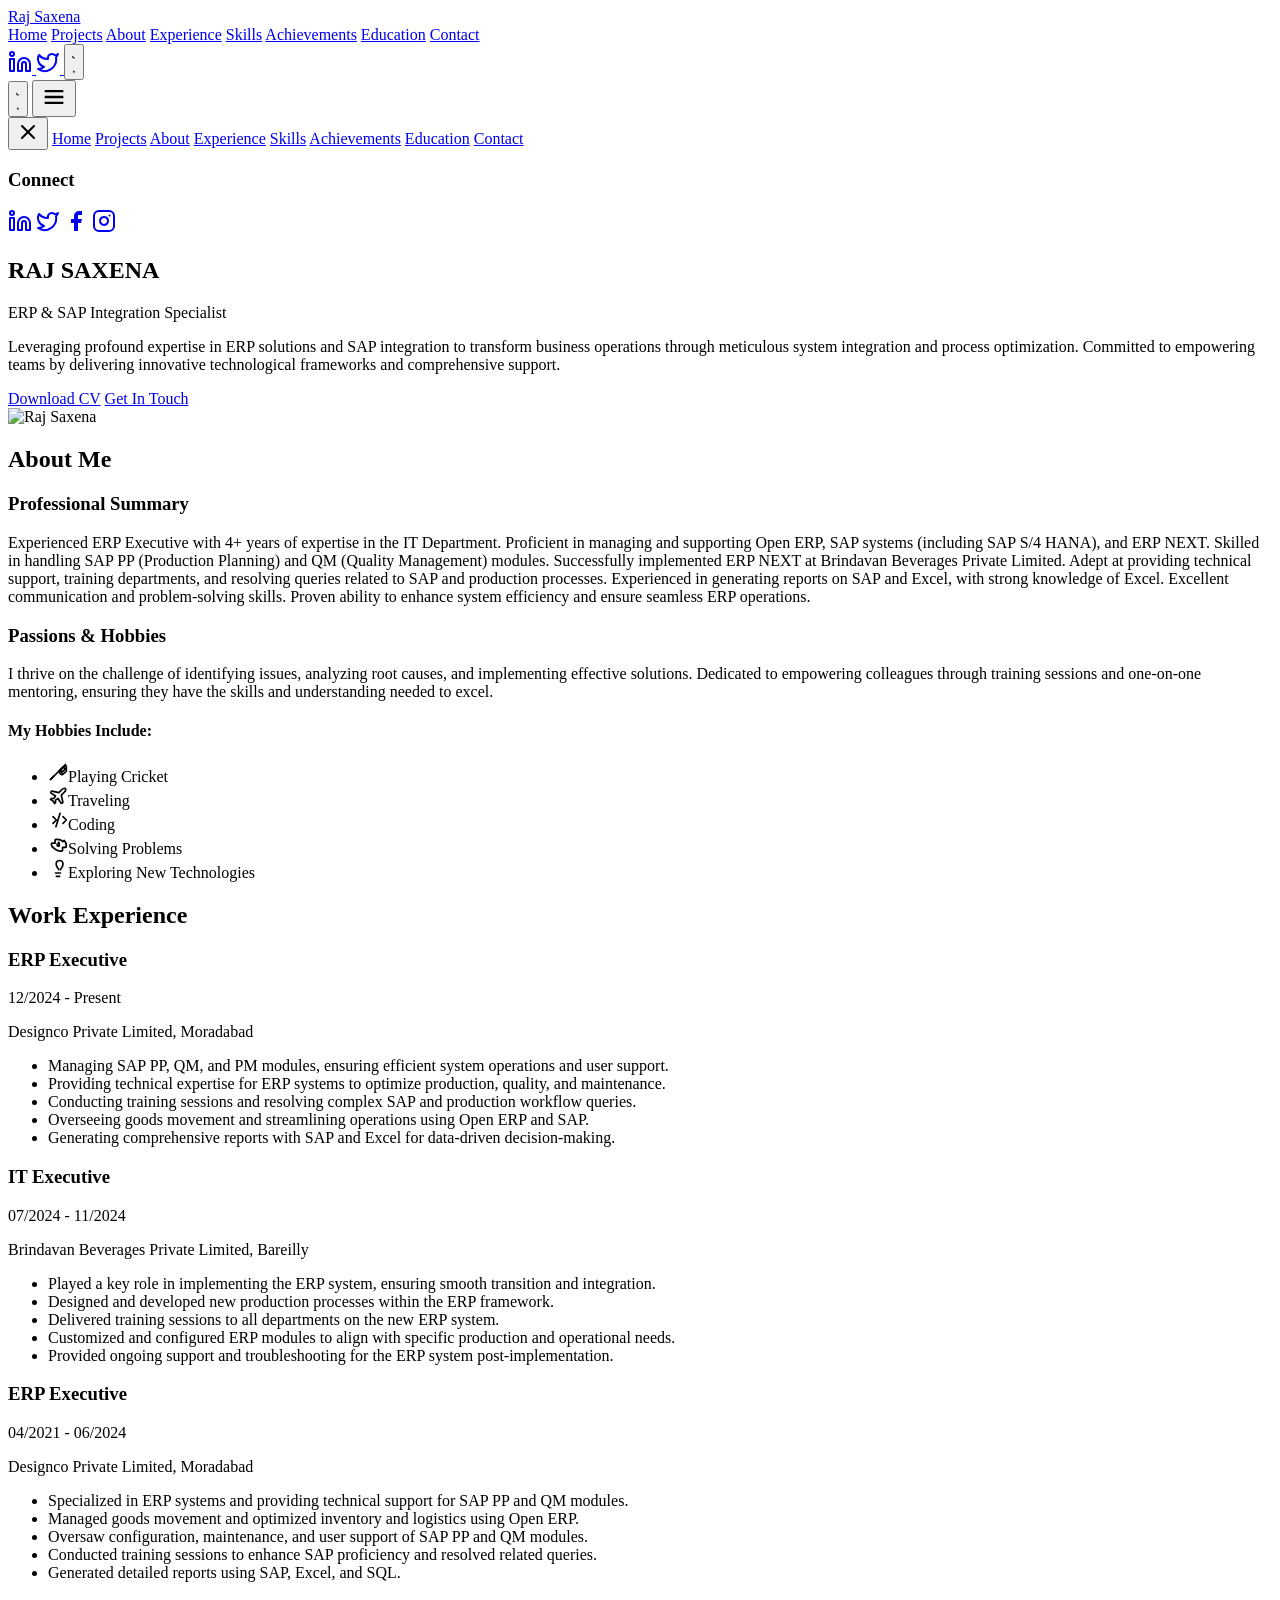
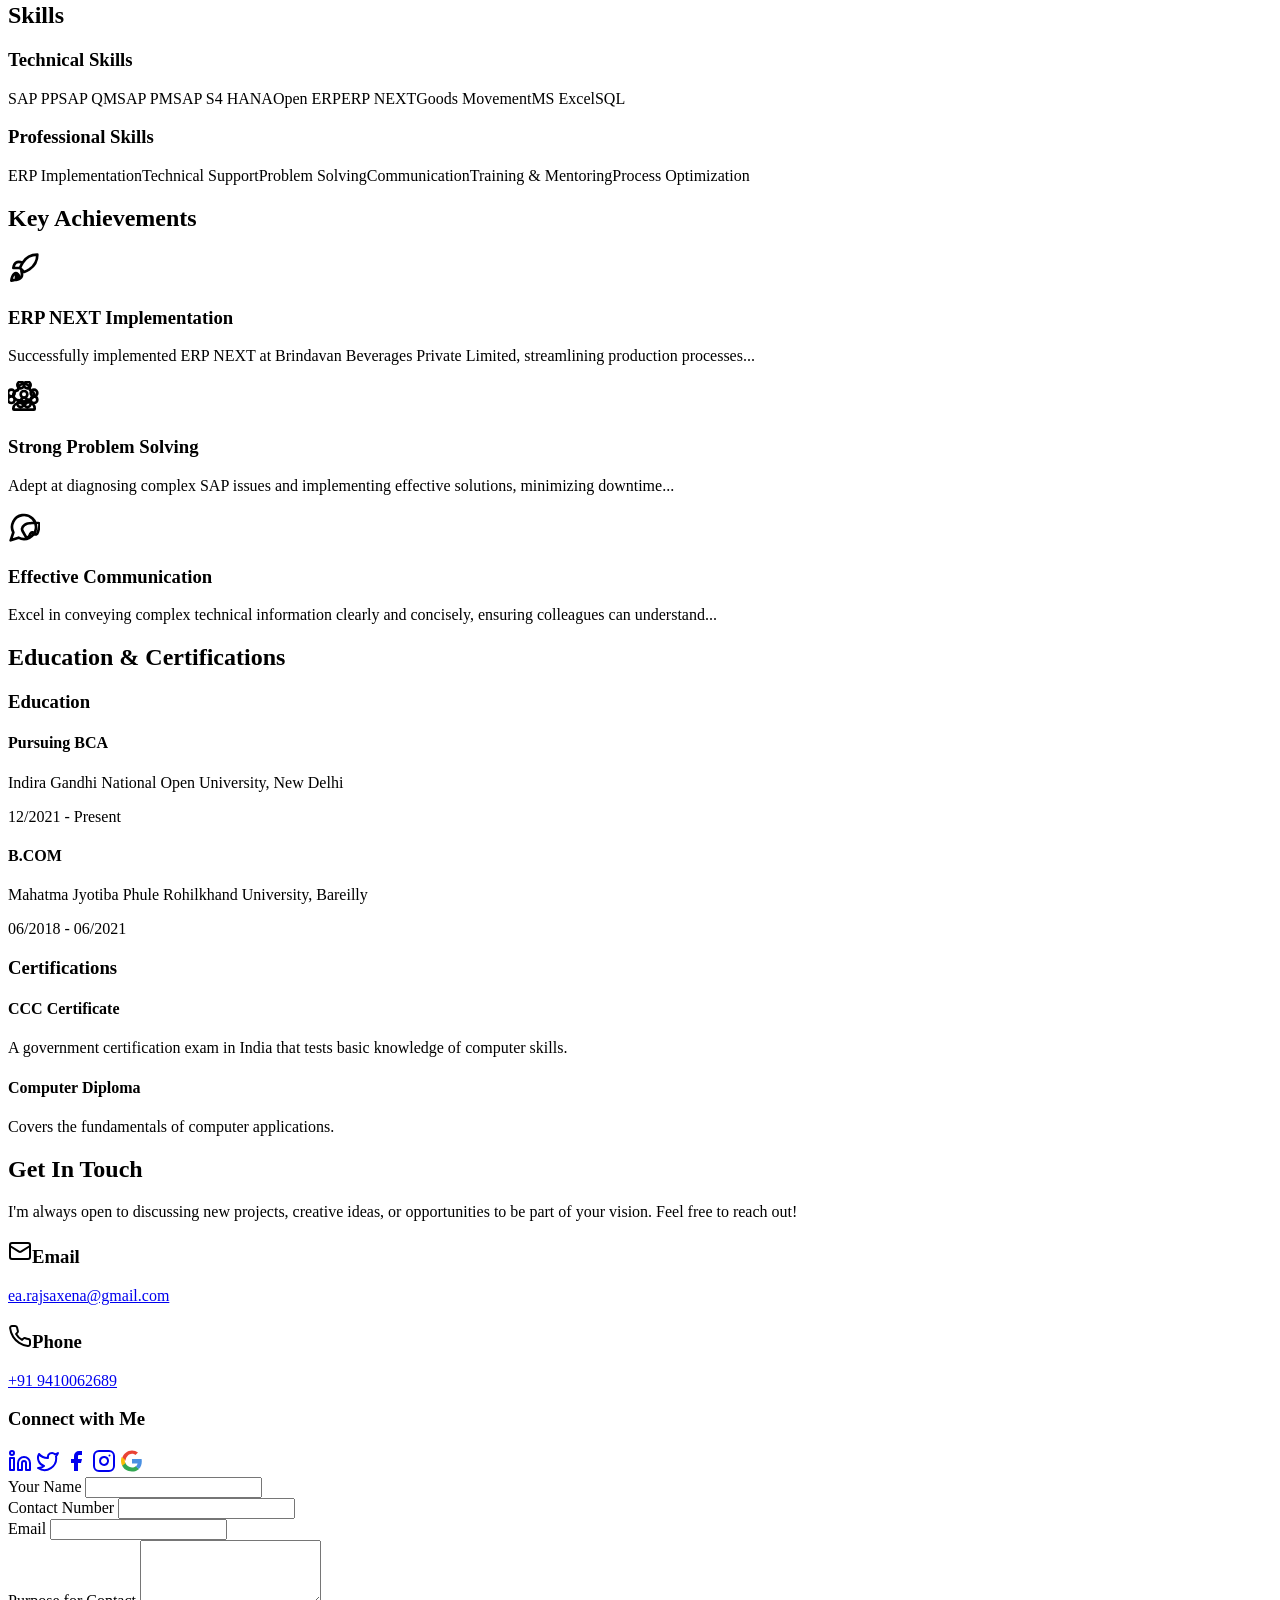
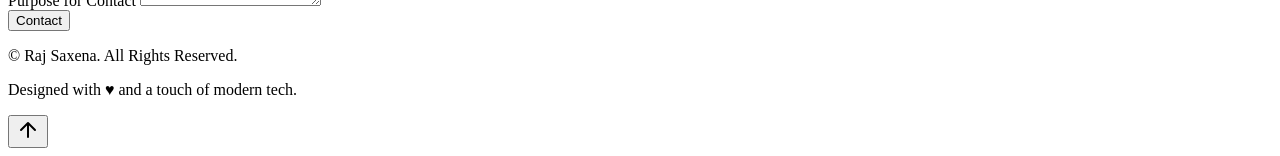
==== index.html @ 28f0e25e "Add files via upload" ====
<!DOCTYPE html>
<html lang="en">

<head>
    <meta charset="UTF-8">
    <meta name="viewport" content="width=device-width, initial-scale=1.0">
    <title>Raj Saxena</title>
    <link rel="stylesheet" href="CSS/Style.css">
    <link rel="shortcut icon" href="CSS/Logo.png" type="image/x-icon">
    <link href="https://fonts.googleapis.com/css2?family=Inter:wght@300;400;500;600;700;800&display=swap"
        rel="stylesheet">
    
    <!-- Inline script to set theme before page renders to prevent flashing -->
    <script>
        if (localStorage.getItem('color-theme') === 'light' || (!('color-theme' in localStorage) && window.matchMedia('(prefers-color-scheme: light)').matches)) {
            document.documentElement.classList.add('light');
        } else {
            document.documentElement.classList.remove('light');
        }
    </script>
</head>

<body>

    <!-- Header -->
    <header id="header" class="site-header">
        <div class="container header-container">
            <a href="#" class="logo">Raj Saxena</a>
            <nav class="main-nav">
                <a href="#hero" class="nav-link active">Home</a>
                <a href="Projects.html" class="nav-link">Projects</a>
                <a href="#about" class="nav-link">About</a>
                <a href="#experience" class="nav-link">Experience</a>
                <a href="#skills" class="nav-link">Skills</a>
                <a href="#achievements" class="nav-link">Achievements</a>
                <a href="#education" class="nav-link">Education</a>
                <a href="#contact" class="nav-link">Contact</a>
            </nav>
            <div class="header-actions">
                <a href="https://linkedin.com/in/mysparkal" target="_blank" class="social-icon" aria-label="LinkedIn">
                    <svg xmlns="http://www.w3.org/2000/svg" width="24" height="24" viewBox="0 0 24 24" fill="none" stroke="currentColor" stroke-width="2" stroke-linecap="round" stroke-linejoin="round"><path d="M16 8a6 6 0 0 1 6 6v7h-4v-7a2 2 0 0 0-2-2 2 2 0 0 0-2 2v7h-4v-7a6 6 0 0 1 6-6z" /><rect width="4" height="12" x="2" y="9" /><circle cx="4" cy="4" r="2" /></svg>
                </a>
                <a href="https://x.com/mysparkal" target="_blank" class="social-icon" aria-label="X">
                    <svg xmlns="http://www.w3.org/2000/svg" width="24" height="24" viewBox="0 0 24 24" fill="none" stroke="currentColor" stroke-width="2" stroke-linecap="round" stroke-linejoin="round"><path d="M22 4s-.7 2.1-2 3.4c1.6 10-9.4 17.3-18 11.6 2.2.1 4.4-.6 6-2C3 15.5.5 9.6 3 5c2.2 2.6 5.6 4.1 9 4-.9-4.2 4-6.6 7-3.8 1.1 0 3-1.2 3-1.2z" /></svg>
                </a>
                <button id="theme-toggle" type="button" class="social-icon theme-toggle-btn">
                    <svg id="theme-toggle-dark-icon" class="icon" fill="currentColor" viewBox="0 0 20 20"><path d="M17.293 13.293A8 8 0 016.707 2.707a8.001 8.001 0 1010.586 10.586z"></path></svg>
                    <svg id="theme-toggle-light-icon" class="icon" fill="currentColor" viewBox="0 0 20 20"><path d="M10 2a1 1 0 011 1v1a1 1 0 11-2 0V3a1 1 0 011-1zm4 8a4 4 0 11-8 0 4 4 0 018 0zm-.464 4.95l.707.707a1 1 0 001.414-1.414l-.707-.707a1 1 0 00-1.414 1.414zm2.12-10.607a1 1 0 010 1.414l-.706.707a1 1 0 11-1.414-1.414l.707-.707a1 1 0 011.414 0zM17 11a1 1 0 100-2h-1a1 1 0 100 2h1zm-7 4a1 1 0 011 1v1a1 1 0 11-2 0v-1a1 1 0 011-1zM5.05 6.464A1 1 0 106.465 5.05l-.708-.707a1 1 0 00-1.414 1.414l.707.707zm-.707 8.486a1 1 0 011.414 0l.707-.707a1 1 0 111.414 1.414l-.707-.707a1 1 0 01-1.414 0zM3 11a1 1 0 100 2H2a1 1 0 100-2h1z" fill-rule="evenodd" clip-rule="evenodd"></path></svg>
                </button>
            </div>
             <div class="mobile-header-actions">
                 <button id="theme-toggle-mobile" type="button" class="social-icon theme-toggle-btn">
                    <svg id="theme-toggle-dark-icon-mobile" class="icon" fill="currentColor" viewBox="0 0 20 20"><path d="M17.293 13.293A8 8 0 016.707 2.707a8.001 8.001 0 1010.586 10.586z"></path></svg>
                    <svg id="theme-toggle-light-icon-mobile" class="icon" fill="currentColor" viewBox="0 0 20 20"><path d="M10 2a1 1 0 011 1v1a1 1 0 11-2 0V3a1 1 0 011-1zm4 8a4 4 0 11-8 0 4 4 0 018 0zm-.464 4.95l.707.707a1 1 0 001.414-1.414l-.707-.707a1 1 0 00-1.414 1.414zm2.12-10.607a1 1 0 010 1.414l-.706.707a1 1 0 11-1.414-1.414l.707-.707a1 1 0 011.414 0zM17 11a1 1 0 100-2h-1a1 1 0 100 2h1zm-7 4a1 1 0 011 1v1a1 1 0 11-2 0v-1a1 1 0 011-1zM5.05 6.464A1 1 0 106.465 5.05l-.708-.707a1 1 0 00-1.414 1.414l.707.707zm-.707 8.486a1 1 0 011.414 0l.707-.707a1 1 0 111.414 1.414l-.707-.707a1 1 0 01-1.414 0zM3 11a1 1 0 100 2H2a1 1 0 100-2h1z" fill-rule="evenodd" clip-rule="evenodd"></path></svg>
                </button>
                <button id="mobile-menu-button" class="mobile-menu-toggle">
                    <svg xmlns="http://www.w3.org/2000/svg" width="28" height="28" viewBox="0 0 24 24"><path d="M4 6h16v2H4zm0 5h16v2H4zm0 5h16v2H4z"/></svg>
                </button>
            </div>
        </div>
    </header>

    <!-- Mobile Menu -->
    <div id="mobile-menu" class="mobile-menu">
        <button id="mobile-menu-close-button" class="mobile-menu-close">
             <svg xmlns="http://www.w3.org/2000/svg" width="24" height="24" viewBox="0 0 24 24" stroke-width="2" stroke="currentColor" fill="none" stroke-linecap="round" stroke-linejoin="round"><path stroke="none" d="M0 0h24v24H0z" fill="none"/><path d="M18 6l-12 12" /><path d="M6 6l12 12" /></svg>
        </button>
        <a href="#hero" class="nav-link">Home</a>
        <a href="Projects.html" class="nav-link">Projects</a>
        <a href="#about" class="nav-link">About</a>
        <a href="#experience" class="nav-link">Experience</a>
        <a href="#skills" class="nav-link">Skills</a>
        <a href="#achievements" class="nav-link">Achievements</a>
        <a href="#education" class="nav-link">Education</a>
        <a href="#contact" class="nav-link">Contact</a>
        <div class="mobile-menu-divider">
            <h3>Connect</h3>
            <div class="mobile-social-icons">
                 <a href="https://linkedin.com/in/mysparkal" target="_blank" class="social-icon" aria-label="LinkedIn"><svg xmlns="http://www.w3.org/2000/svg" width="24" height="24" viewBox="0 0 24 24" fill="none" stroke="currentColor" stroke-width="2" stroke-linecap="round" stroke-linejoin="round"><path d="M16 8a6 6 0 0 1 6 6v7h-4v-7a2 2 0 0 0-2-2 2 2 0 0 0-2 2v7h-4v-7a6 6 0 0 1 6-6z" /><rect width="4" height="12" x="2" y="9" /><circle cx="4" cy="4" r="2" /></svg></a>
                 <a href="https://x.com/mysparkal" target="_blank" class="social-icon" aria-label="X"><svg xmlns="http://www.w3.org/2000/svg" width="24" height="24" viewBox="0 0 24 24" fill="none" stroke="currentColor" stroke-width="2" stroke-linecap="round" stroke-linejoin="round"><path d="M22 4s-.7 2.1-2 3.4c1.6 10-9.4 17.3-18 11.6 2.2.1 4.4-.6 6-2C3 15.5.5 9.6 3 5c2.2 2.6 5.6 4.1 9 4-.9-4.2 4-6.6 7-3.8 1.1 0 3-1.2 3-1.2z" /></svg></a>
                 <a href="https://facebook.com/mysparkal" target="_blank" class="social-icon" aria-label="Facebook"><svg xmlns="http://www.w3.org/2000/svg" width="24" height="24" viewBox="0 0 24 24" fill="currentColor"><path d="M18 2h-3a5 5 0 0 0-5 5v3H7v4h3v8h4v-8h3l1-4h-4V7a1 1 0 0 1 1-1h3z" /></svg></a>
                 <a href="https://instagram.com/mysparkal" target="_blank" class="social-icon" aria-label="Instagram"><svg xmlns="http://www.w3.org/2000/svg" width="24" height="24" viewBox="0 0 24 24" fill="none" stroke="currentColor" stroke-width="2" stroke-linecap="round" stroke-linejoin="round"><rect width="20" height="20" x="2" y="2" rx="5" ry="5" /><path d="M16 11.37A4 4 0 1 1 12.63 8 4 4 0 0 1 16 11.37z" /><line x1="17.5" x2="17.51" y1="6.5" y2="6.5" /></svg></a>
            </div>
        </div>
    </div>

    <main>
        <!-- Hero Section -->
        <section id="hero" class="hero-section animated-section">
            <div class="container">
                <div class="grid-2-col hero-grid">
                    <div class="hero-content">
                        <h1 class="hero-title">RAJ SAXENA</h1>
                        <p class="hero-subtitle">ERP & SAP Integration Specialist</p>
                        <p class="hero-description">
                            Leveraging profound expertise in ERP solutions and SAP integration to transform business operations through meticulous system integration and process optimization. Committed to empowering teams by delivering innovative technological frameworks and comprehensive support.
                        </p>
                        <div class="hero-buttons">
                            <a href="https://drive.usercontent.google.com/u/0/uc?id=1nzy85aBlrMTepHAHKbUBebwBI6SDyfKO&export=download" target="_blank" class="btn btn-primary">Download CV</a>
                            <a href="#contact" class="btn btn-primary">Get In Touch</a>
                        </div>
                    </div>
                    <div class="hero-image-container">
                        <img src="CSS/IMAGE.jpg" alt="Raj Saxena" class="hero-image" onerror="this.onerror=null; this.src='https://placehold.co/400x400/CCCCCC/FFFFFF?text=Image+Not+Found';">
                    </div>
                </div>
            </div>
        </section>

        <!-- About Section -->
        <section id="about" class="section animated-section">
            <div class="container">
                <h2 class="section-title">About Me</h2>
                <div class="grid-2-col">
                    <div class="card">
                        <h3 class="card-title">Professional Summary</h3>
                        <p>Experienced ERP Executive with 4+ years of expertise in the IT Department. Proficient in managing and supporting Open ERP, SAP systems (including SAP S/4 HANA), and ERP NEXT. Skilled in handling SAP PP (Production Planning) and QM (Quality Management) modules. Successfully implemented ERP NEXT at Brindavan Beverages Private Limited. Adept at providing technical support, training departments, and resolving queries related to SAP and production processes. Experienced in generating reports on SAP and Excel, with strong knowledge of Excel. Excellent communication and problem-solving skills. Proven ability to enhance system efficiency and ensure seamless ERP operations.</p>
                    </div>
                    <div class="card">
                        <h3 class="card-title">Passions & Hobbies</h3>
                        <p>I thrive on the challenge of identifying issues, analyzing root causes, and implementing effective solutions. Dedicated to empowering colleagues through training sessions and one-on-one mentoring, ensuring they have the skills and understanding needed to excel.</p>
                        <h4 class="card-subtitle">My Hobbies Include:</h4>
                        <ul class="hobby-list">
                            <li><svg xmlns="http://www.w3.org/2000/svg" width="20" height="20" viewBox="0 0 24 24" fill="none" stroke="currentColor" stroke-width="2" stroke-linecap="round" stroke-linejoin="round"><g fill="none" stroke="currentColor" stroke-linecap="round" stroke-linejoin="round" stroke-width="2"><path d="m3 21 4-4" /><path d="m18.5 5.5-4.303 4.303a2.5 2.5 0 0 0 0 3.535l.808.808a2.5 2.5 0 0 0 3.535 0L22 10.848V8h-2.152Z" /><path d="m14.5 9.5.808.808a2.5 2.5 0 0 0 3.535 0L22 7.152V5h-2.152l-3.697 3.697a2.5 2.5 0 0 0 0 3.535L17 13" /><path d="M21 3 3 21" /></g></svg>Playing Cricket</li>
                            <li><svg xmlns="http://www.w3.org/2000/svg" width="20" height="20" viewBox="0 0 24 24" fill="none" stroke="currentColor" stroke-width="2" stroke-linecap="round" stroke-linejoin="round"><path d="M17.8 19.2 16 11l3.5-3.5C21 6 21.5 4 21 3c-1-.5-3 0-4.5 1.5L13 8 4.8 6.2c-.5-.1-.9.1-1.1.5l-.3.5c-.2.5-.1 1 .3 1.3L9 12l-2 3H4l-1 1 3 2 2 3 1-1v-3l3-2 3.5 5.3c.3.4.8.5 1.3.3l.5-.2c.4-.3.6-.7.5-1.2z" /></svg>Traveling</li>
                            <li><svg xmlns="http://www.w3.org/2000/svg" width="20" height="20" viewBox="0 0 24 24" fill="none" stroke="currentColor" stroke-width="2" stroke-linecap="round" stroke-linejoin="round"><path d="m18 16 4-4-4-4m-12 8 4-4-4-4m8.5-4-5 16" /></svg>Coding</li>
                            <li><svg xmlns="http://www.w3.org/2000/svg" width="20" height="20" viewBox="0 0 24 24" fill="none" stroke="currentColor" stroke-width="2" stroke-linecap="round" stroke-linejoin="round"><path d="M19.439 7.561C21.214 9.336 22 11.899 22 14.5V15a1 1 0 0 1-1 1h-3.5v3.5a1 1 0 0 1-1 1H15c-2.601 0-5.164-.786-6.939-2.561S4 15.101 4 12.5V12a1 1 0 0 1 1-1h3.5V7.5a1 1 0 0 1 1-1H11c2.601 0 5.164.786 6.939 2.561z" /><path d="M12.5 12H11v1.5a1 1 0 0 0 1 1h1.5V11a1 1 0 0 0-1-1z" /></svg>Solving Problems</li>
                            <li><svg xmlns="http://www.w3.org/2000/svg" width="20" height="20" viewBox="0 0 24 24" fill="none" stroke="currentColor" stroke-width="2" stroke-linecap="round" stroke-linejoin="round"><path d="M15 14c.2-1 .7-1.7 1.5-2.5C17.7 10.2 18 9 18 7c0-2.2-1.8-4-4-4S9.8 4.8 9.8 7c0 2 .3 3.2 1.5 4.5.8.8 1.3 1.5 1.5 2.5M9 18h6m-5 4h4" /></svg>Exploring New Technologies</li>
                        </ul>
                    </div>
                </div>
            </div>
        </section>

        <!-- Experience Section -->
        <section id="experience" class="section section-alt animated-section">
            <div class="container">
                <h2 class="section-title">Work Experience</h2>
                <div class="experience-list">
                    <div class="card">
                        <div class="card-header">
                            <h3 class="card-title">ERP Executive</h3>
                            <span>12/2024 - Present</span>
                        </div>
                        <p class="card-company">Designco Private Limited, Moradabad</p>
                        <ul class="details-list">
                            <li>Managing SAP PP, QM, and PM modules, ensuring efficient system operations and user support.</li>
                            <li>Providing technical expertise for ERP systems to optimize production, quality, and maintenance.</li>
                            <li>Conducting training sessions and resolving complex SAP and production workflow queries.</li>
                            <li>Overseeing goods movement and streamlining operations using Open ERP and SAP.</li>
                            <li>Generating comprehensive reports with SAP and Excel for data-driven decision-making.</li>
                        </ul>
                    </div>
                    <div class="card">
                         <div class="card-header">
                            <h3 class="card-title">IT Executive</h3>
                            <span>07/2024 - 11/2024</span>
                        </div>
                        <p class="card-company">Brindavan Beverages Private Limited, Bareilly</p>
                        <ul class="details-list">
                            <li>Played a key role in implementing the ERP system, ensuring smooth transition and integration.</li>
                            <li>Designed and developed new production processes within the ERP framework.</li>
                            <li>Delivered training sessions to all departments on the new ERP system.</li>
                            <li>Customized and configured ERP modules to align with specific production and operational needs.</li>
                            <li>Provided ongoing support and troubleshooting for the ERP system post-implementation.</li>
                        </ul>
                    </div>
                    <div class="card">
                         <div class="card-header">
                            <h3 class="card-title">ERP Executive</h3>
                            <span>04/2021 - 06/2024</span>
                        </div>
                        <p class="card-company">Designco Private Limited, Moradabad</p>
                        <ul class="details-list">
                            <li>Specialized in ERP systems and providing technical support for SAP PP and QM modules.</li>
                            <li>Managed goods movement and optimized inventory and logistics using Open ERP.</li>
                            <li>Oversaw configuration, maintenance, and user support of SAP PP and QM modules.</li>
                            <li>Conducted training sessions to enhance SAP proficiency and resolved related queries.</li>
                            <li>Generated detailed reports using SAP, Excel, and SQL.</li>
                        </ul>
                    </div>
                </div>
            </div>
        </section>

        <!-- Skills Section -->
        <section id="skills" class="section animated-section">
            <div class="container">
                <h2 class="section-title">Skills</h2>
                <div class="grid-2-col">
                    <div class="card">
                        <h3 class="card-title">Technical Skills</h3>
                        <div class="tag-container">
                            <span class="tag">SAP PP</span><span class="tag">SAP QM</span><span class="tag">SAP PM</span><span class="tag">SAP S4 HANA</span><span class="tag">Open ERP</span><span class="tag">ERP NEXT</span><span class="tag">Goods Movement</span><span class="tag">MS Excel</span><span class="tag">SQL</span>
                        </div>
                    </div>
                    <div class="card">
                        <h3 class="card-title">Professional Skills</h3>
                        <div class="tag-container">
                            <span class="tag">ERP Implementation</span><span class="tag">Technical Support</span><span class="tag">Problem Solving</span><span class="tag">Communication</span><span class="tag">Training & Mentoring</span><span class="tag">Process Optimization</span>
                        </div>
                    </div>
                </div>
            </div>
        </section>

        <!-- Achievements Section -->
        <section id="achievements" class="section section-alt animated-section">
            <div class="container">
                <h2 class="section-title">Key Achievements</h2>
                <div class="grid-3-col">
                    <div class="card">
                        <div class="card-icon-header">
                           <svg xmlns="http://www.w3.org/2000/svg" width="32" height="32" viewBox="0 0 24 24" fill="none" stroke="currentColor" stroke-width="2" stroke-linecap="round" stroke-linejoin="round"><path d="M4.5 16.5c-1.5 1.26-2 5-2 5s3.74-.5 5-2c.71-.84.7-2.13-.09-2.91a2.18 2.18 0 0 0-2.91-.09zM12 15l-3-3a22 22 0 0 1 2-3.95A12.87 12.87 0 0 1 22 2c0 2.72-.78 7.5-6 11a22.35 22.35 0 0 1-4 2zM9 12H4s.55-3.03 2-4c1.62-1.08 5 0 5 0m-5 8v5s3.03-.55 4-2c1.08-1.62 0-5 0-5" /></svg>
                           <h3>ERP NEXT Implementation</h3>
                        </div>
                        <p>Successfully implemented ERP NEXT at Brindavan Beverages Private Limited, streamlining production processes...</p>
                    </div>
                     <div class="card">
                        <div class="card-icon-header">
                           <svg xmlns="http://www.w3.org/2000/svg" width="32" height="32" viewBox="0 0 24 24" fill="none" stroke="currentColor" stroke-width="2" stroke-linecap="round" stroke-linejoin="round"><path d="M12 2a4.5 4.5 0 0 0-4.5 4.5v.343a4.501 4.501 0 0 0-3.58 3.215A4.5 4.5 0 0 0 8.42 14.5H9a.5.5 0 0 1 .5.5v1a.5.5 0 0 1-.5.5h-.535A4.5 4.5 0 0 0 4 20.535V21a.5.5 0 0 0 .5.5h15a.5.5 0 0 0 .5-.5v-.465A4.5 4.5 0 0 0 15.535 16H15a.5.5 0 0 1-.5-.5v-1a.5.5 0 0 1 .5-.5h.08a4.5 4.5 0 0 0 4.492-4.442A4.501 4.501 0 0 0 16.5 6.843V6.5A4.5 4.5 0 0 0 12 2Zm0 10.5a2.5 2.5 0 0 0 0-5a2.5 2.5 0 0 0 0 5Zm0 0a2.5 2.5 0 0 0 0 5a2.5 2.5 0 0 0 0-5Zm0 0a2.5 2.5 0 0 1 0-5a2.5 2.5 0 0 1 0 5Zm0 0a2.5 2.5 0 0 1 0 5a2.5 2.5 0 0 1 0-5ZM2.5 11.5a2.5 2.5 0 0 0 0-5a2.5 2.5 0 0 0 0 5Zm17 0a2.5 2.5 0 0 1 0-5a2.5 2.5 0 0 1 0 5Zm0 0a2.5 2.5 0 0 0 0 5a2.5 2.5 0 0 0 0-5Zm-17 0a2.5 2.5 0 0 1 0 5a2.5 2.5 0 0 1 0-5ZM9.5 5.5a2.5 2.5 0 0 0 0-5a2.5 2.5 0 0 0 0 5Zm5 0a2.5 2.5 0 0 1 0-5a2.5 2.5 0 0 1 0 5ZM9.5 19.5a2.5 2.5 0 0 1 0-5a2.5 2.5 0 0 1 0 5Zm5 0a2.5 2.5 0 0 0 0-5a2.5 2.5 0 0 0 0 5Z" /></svg>
                           <h3>Strong Problem Solving</h3>
                        </div>
                        <p>Adept at diagnosing complex SAP issues and implementing effective solutions, minimizing downtime...</p>
                    </div>
                     <div class="card">
                        <div class="card-icon-header">
                           <svg xmlns="http://www.w3.org/2000/svg" width="32" height="32" viewBox="0 0 24 24" fill="none" stroke="currentColor" stroke-width="2" stroke-linecap="round" stroke-linejoin="round"><path d="M7.9 20A9 9 0 1 0 4 16.1L2 22Zm7.93-10.84c-.42.04-.83.12-1.22.24-.9.29-1.78.74-2.52 1.32a3.5 3.5 0 0 0-1.19 4.28l2.4 4.2a1.5 1.5 0 0 0 2.6-.42l.91-1.82a1.5 1.5 0 0 1 2.6-.4l.2.4a1.5 1.5 0 0 0 2.7-.7l1-3.5c.31-1.1.43-2.3.19-3.51S17.2 9.2 15.83 9.16Z" /></svg>
                           <h3>Effective Communication</h3>
                        </div>
                        <p>Excel in conveying complex technical information clearly and concisely, ensuring colleagues can understand...</p>
                    </div>
                </div>
            </div>
        </section>

        <!-- Education Section -->
        <section id="education" class="section animated-section">
            <div class="container">
                <h2 class="section-title">Education & Certifications</h2>
                <div class="grid-2-col">
                    <div>
                        <h3 class="subsection-title">Education</h3>
                        <div class="education-list">
                            <div class="card">
                                <h4>Pursuing BCA</h4>
                                <p class="institution">Indira Gandhi National Open University, New Delhi</p>
                                <p class="date">12/2021 - Present</p>
                            </div>
                            <div class="card">
                                <h4>B.COM</h4>
                                <p class="institution">Mahatma Jyotiba Phule Rohilkhand University, Bareilly</p>
                                <p class="date">06/2018 - 06/2021</p>
                            </div>
                        </div>
                    </div>
                    <div>
                        <h3 class="subsection-title">Certifications</h3>
                        <div class="education-list">
                            <div class="card">
                                <h4>CCC Certificate</h4>
                                <p>A government certification exam in India that tests basic knowledge of computer skills.</p>
                            </div>
                            <div class="card">
                                <h4>Computer Diploma</h4>
                                <p>Covers the fundamentals of computer applications.</p>
                            </div>
                        </div>
                    </div>
                </div>
            </div>
        </section>

        <!-- Contact Section -->
        <section id="contact" class="section section-alt animated-section">
            <div class="container">
                <h2 class="section-title">Get In Touch</h2>
                <p class="section-subtitle">
                    I'm always open to discussing new projects, creative ideas, or opportunities to be part of your vision. Feel free to reach out!
                </p>
                <div class="grid-2-col contact-grid">
                    <div class="card contact-details">
                        <div class="contact-item">
                            <h3><svg xmlns="http://www.w3.org/2000/svg" width="24" height="24" viewBox="0 0 24 24" fill="none" stroke="currentColor" stroke-width="2" stroke-linecap="round" stroke-linejoin="round"><rect width="20" height="16" x="2" y="4" rx="2" /><path d="m22 7-8.97 5.7a1.94 1.94 0 0 1-2.06 0L2 7" /></svg>Email</h3>
                            <a href="mailto:ea.rajsaxena@gmail.com">ea.rajsaxena@gmail.com</a>
                        </div>
                        <div class="contact-item">
                            <h3><svg xmlns="http://www.w3.org/2000/svg" width="24" height="24" viewBox="0 0 24 24" fill="none" stroke="currentColor" stroke-width="2" stroke-linecap="round" stroke-linejoin="round"><path d="M22 16.92v3a2 2 0 0 1-2.18 2 19.79 19.79 0 0 1-8.63-3.07 19.5 19.5 0 0 1-6-6 19.79 19.79 0 0 1-3.07-8.67A2 2 0 0 1 4.11 2h3a2 2 0 0 1 2 1.72 12.84 12.84 0 0 0 .7 2.81 2 2 0 0 1-.45 2.11L8.09 9.91a16 16 0 0 0 6 6l1.27-1.27a2 2 0 0 1 2.11-.45 12.84 12.84 0 0 0 2.81.7A2 2 0 0 1 22 16.92z" /></svg>Phone</h3>
                            <a href="tel:+919410062689">+91 9410062689</a>
                        </div>
                        <div class="contact-item">
                            <h3>Connect with Me</h3>
                             <div class="contact-social-icons">
                                <a href="https://linkedin.com/in/mysparkal" class="social-icon-bg" aria-label="LinkedIn"><svg xmlns="http://www.w3.org/2000/svg" width="24" height="24" viewBox="0 0 24 24" fill="none" stroke="currentColor" stroke-width="2" stroke-linecap="round" stroke-linejoin="round"><path d="M16 8a6 6 0 0 1 6 6v7h-4v-7a2 2 0 0 0-2-2 2 2 0 0 0-2 2v7h-4v-7a6 6 0 0 1 6-6z" /><rect width="4" height="12" x="2" y="9" /><circle cx="4" cy="4" r="2" /></svg></a>
                                <a href="https://x.com/mysparkal" class="social-icon-bg" aria-label="X"><svg xmlns="http://www.w3.org/2000/svg" width="24" height="24" viewBox="0 0 24 24" fill="none" stroke="currentColor" stroke-width="2" stroke-linecap="round" stroke-linejoin="round"><path d="M22 4s-.7 2.1-2 3.4c1.6 10-9.4 17.3-18 11.6 2.2.1 4.4-.6 6-2C3 15.5.5 9.6 3 5c2.2 2.6 5.6 4.1 9 4-.9-4.2 4-6.6 7-3.8 1.1 0 3-1.2 3-1.2z" /></svg></a>
                                <a href="https://facebook.com/mysparkal" class="social-icon-bg" aria-label="Facebook"><svg xmlns="http://www.w3.org/2000/svg" width="24" height="24" viewBox="0 0 24 24" fill="currentColor"><path d="M18 2h-3a5 5 0 0 0-5 5v3H7v4h3v8h4v-8h3l1-4h-4V7a1 1 0 0 1 1-1h3z" /></svg></a>
                                <a href="https://instagram.com/mysparkal" class="social-icon-bg" aria-label="Instagram"><svg xmlns="http://www.w3.org/2000/svg" width="24" height="24" viewBox="0 0 24 24" fill="none" stroke="currentColor" stroke-width="2" stroke-linecap="round" stroke-linejoin="round"><rect width="20" height="20" x="2" y="2" rx="5" ry="5" /><path d="M16 11.37A4 4 0 1 1 12.63 8 4 4 0 0 1 16 11.37z" /><line x1="17.5" x2="17.51" y1="6.5" y2="6.5" /></svg></a>
                                <a href="https://g.dev/mysparkal" target="_blank" class="social-icon-bg" aria-label="Google Developers"><svg xmlns="http://www.w3.org/2000/svg" width="24" height="24" viewBox="0 0 48 48"><path fill="#EA4335" d="M24 9.5c3.15 0 5.6 1.37 6.89 2.52l5.06-4.91C32.5 4.4 28.74 3 24 3 14.72 3 6.97 9.64 4.33 18.26l6.59 5.12C12.24 15.07 17.57 9.5 24 9.5z" /><path fill="#34A853" d="M24 44.98c5.78 0 10.63-1.91 14.18-5.18l-6.57-5.47C29.65 36.03 27.1 36.9 24 36.9c-6.28 0-11.63-4.24-13.54-9.94l-6.6 5.1C6.98 40.52 14.92 44.98 24 44.98z" /><path fill="#4A90E2" d="M43.6 24.54c0-1.65-.15-3.24-.43-4.77H24v9.02h11.12c-.48 2.45-1.91 4.54-4.11 5.94l6.57 5.47C41.96 36.03 43.6 30.74 43.6 24.54z" /><path fill="#FBBC05" d="M10.46 26.96A14.58 14.58 0 0 1 9.44 24c0-.98.17-1.93.48-2.83l-6.6-5.11A21.946 21.946 0 0 0 2 24c0 3.47.83 6.76 2.32 9.7l6.59-5.12h-.45z" /></svg></a>
                            </div>
                        </div>
                    </div>
                    <div class="card">
                        <form id="contactForm" action="https://api.web3forms.com/submit" method="POST" class="contact-form">
                            <input type="hidden" name="access_key" value="9509f166-a7a9-4d7f-bc75-a5a9f41d6a0f">
                            <div class="form-group">
                                <label for="name">Your Name</label>
                                <input type="text" id="name" name="name" required>
                            </div>
                            <div class="form-group">
                                <label for="phone">Contact Number</label>
                                <input type="tel" id="phone" name="phone" required>
                            </div>
                             <div class="form-group">
                                <label for="email">Email</label>
                                <input type="email" id="email" name="email" required>
                            </div>
                             <div class="form-group">
                                <label for="purpose">Purpose for Contact</label>
                                <textarea id="purpose" name="purpose" rows="4" required></textarea>
                            </div>
                            <button type="submit" class="btn btn-primary">Contact</button>
                        </form>
                        <div id="form-result"></div>
                    </div>
                </div>
            </div>
        </section>
    </main>

    <!-- Footer -->
    <footer class="site-footer">
        <p>&copy; <span id="currentYear"></span> Raj Saxena. All Rights Reserved.</p>
        <p class="footer-note">Designed with <span>&hearts;</span> and a touch of modern tech.</p>
    </footer>

    <!-- Back to Top Button -->
    <button id="backToTopBtn" class="back-to-top">
        <svg xmlns="http://www.w3.org/2000/svg" width="24" height="24" viewBox="0 0 24 24" fill="none" stroke="currentColor" stroke-width="2" stroke-linecap="round" stroke-linejoin="round"><path d="m5 12 7-7 7 7M12 19V5" /></svg>
    </button>

    <script src="JS/Script.js"></script>
</body>
</html>
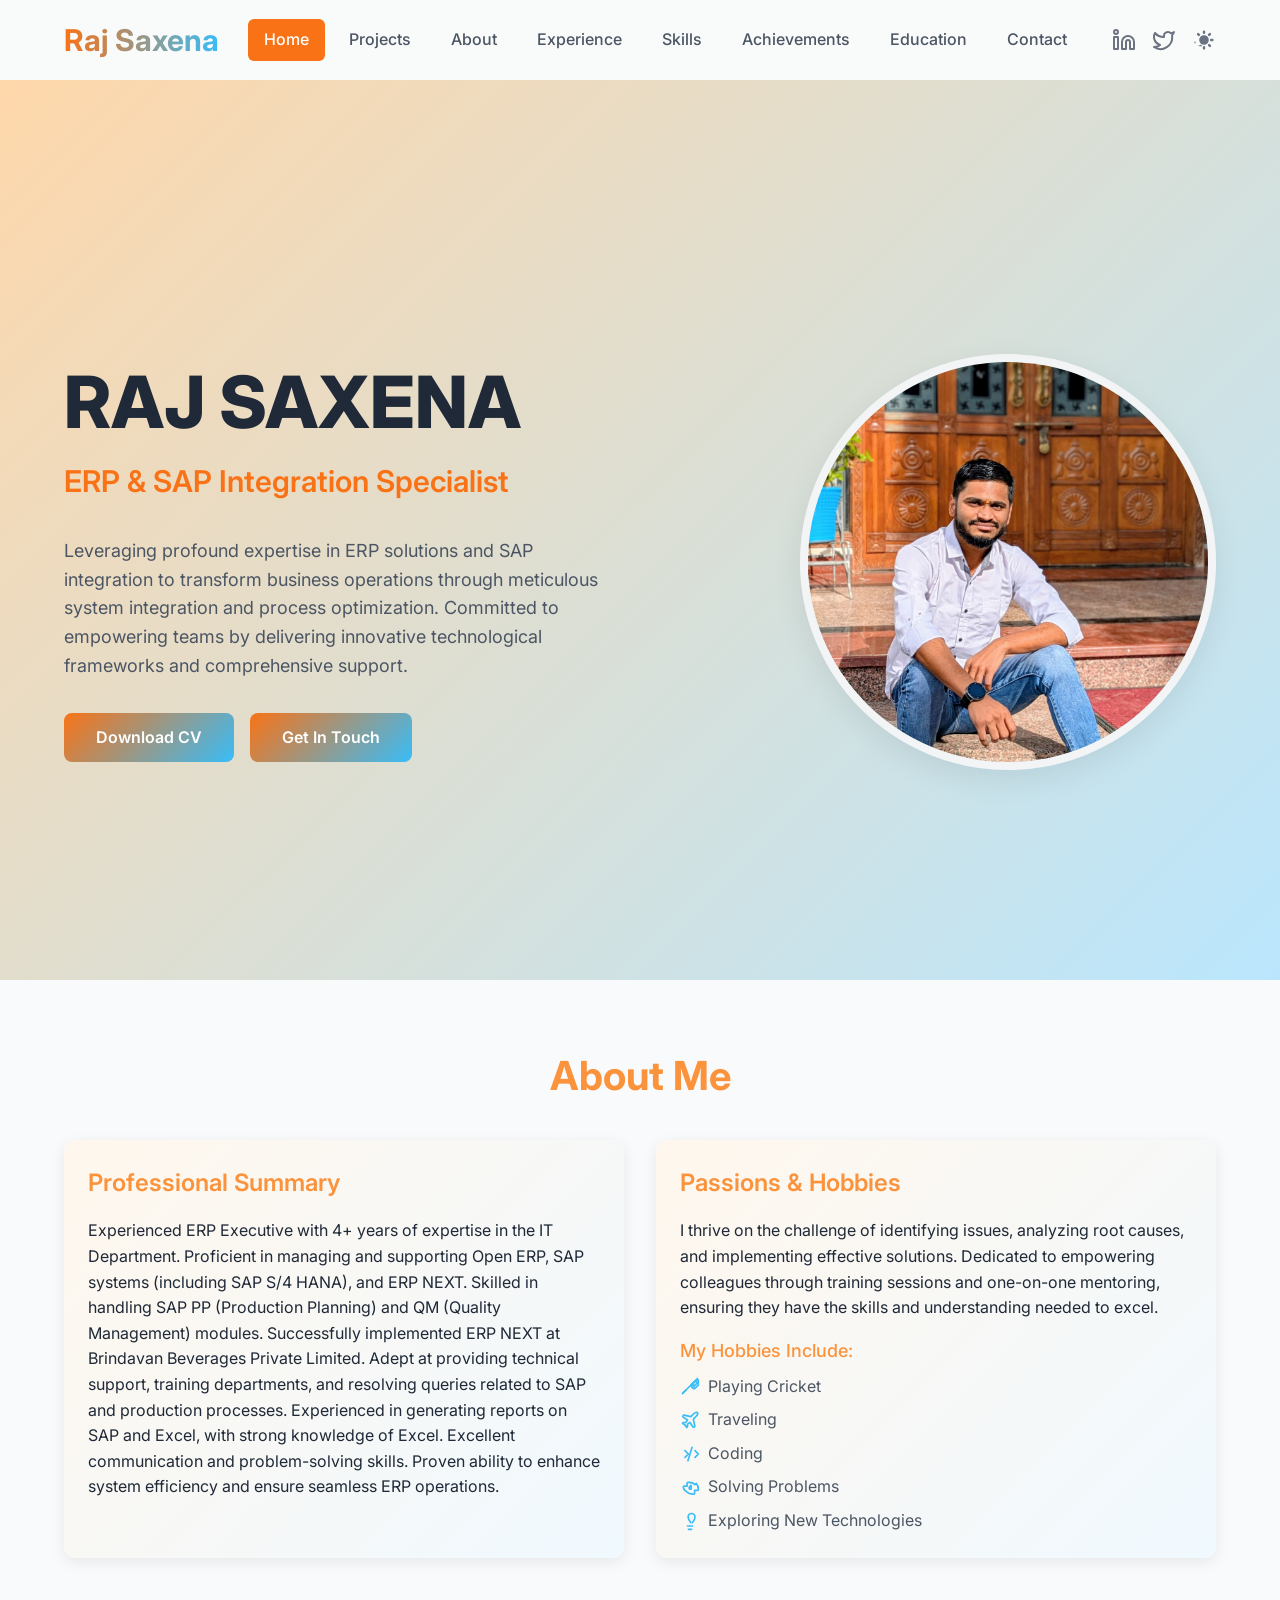
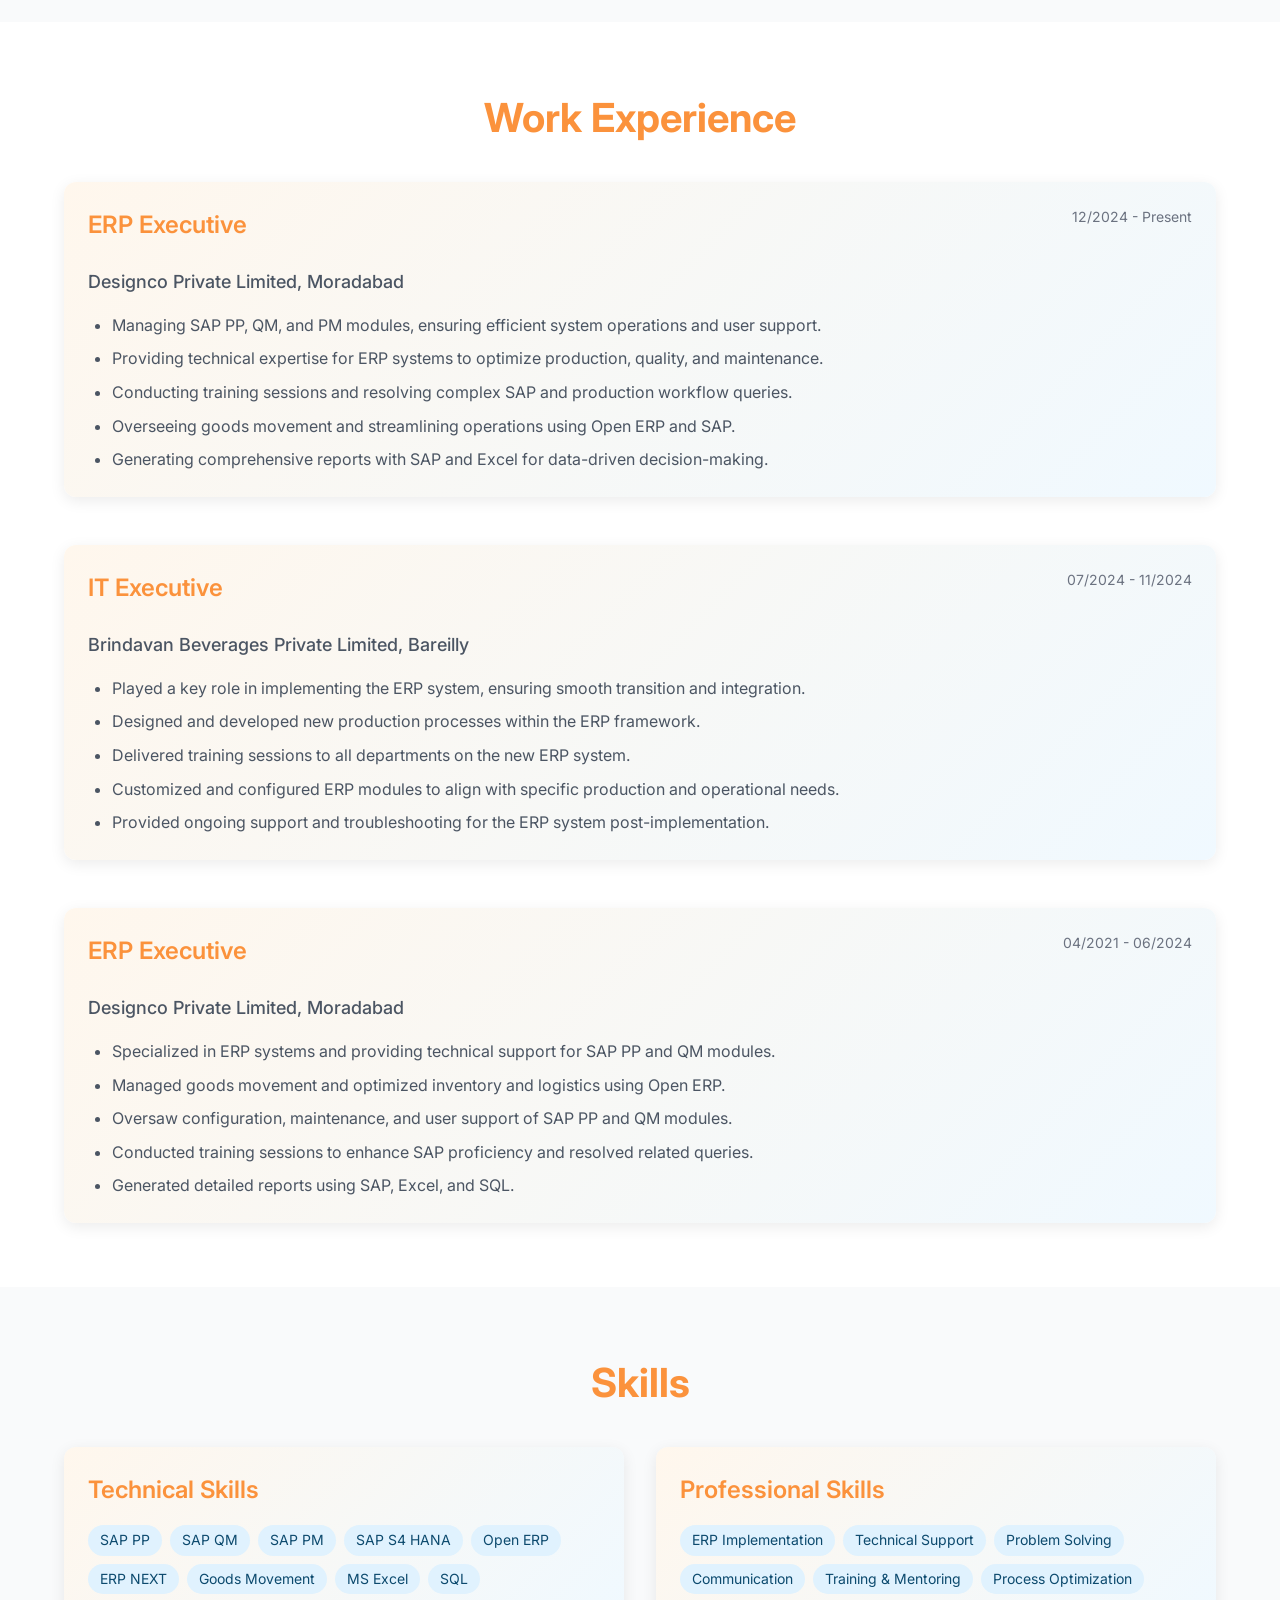
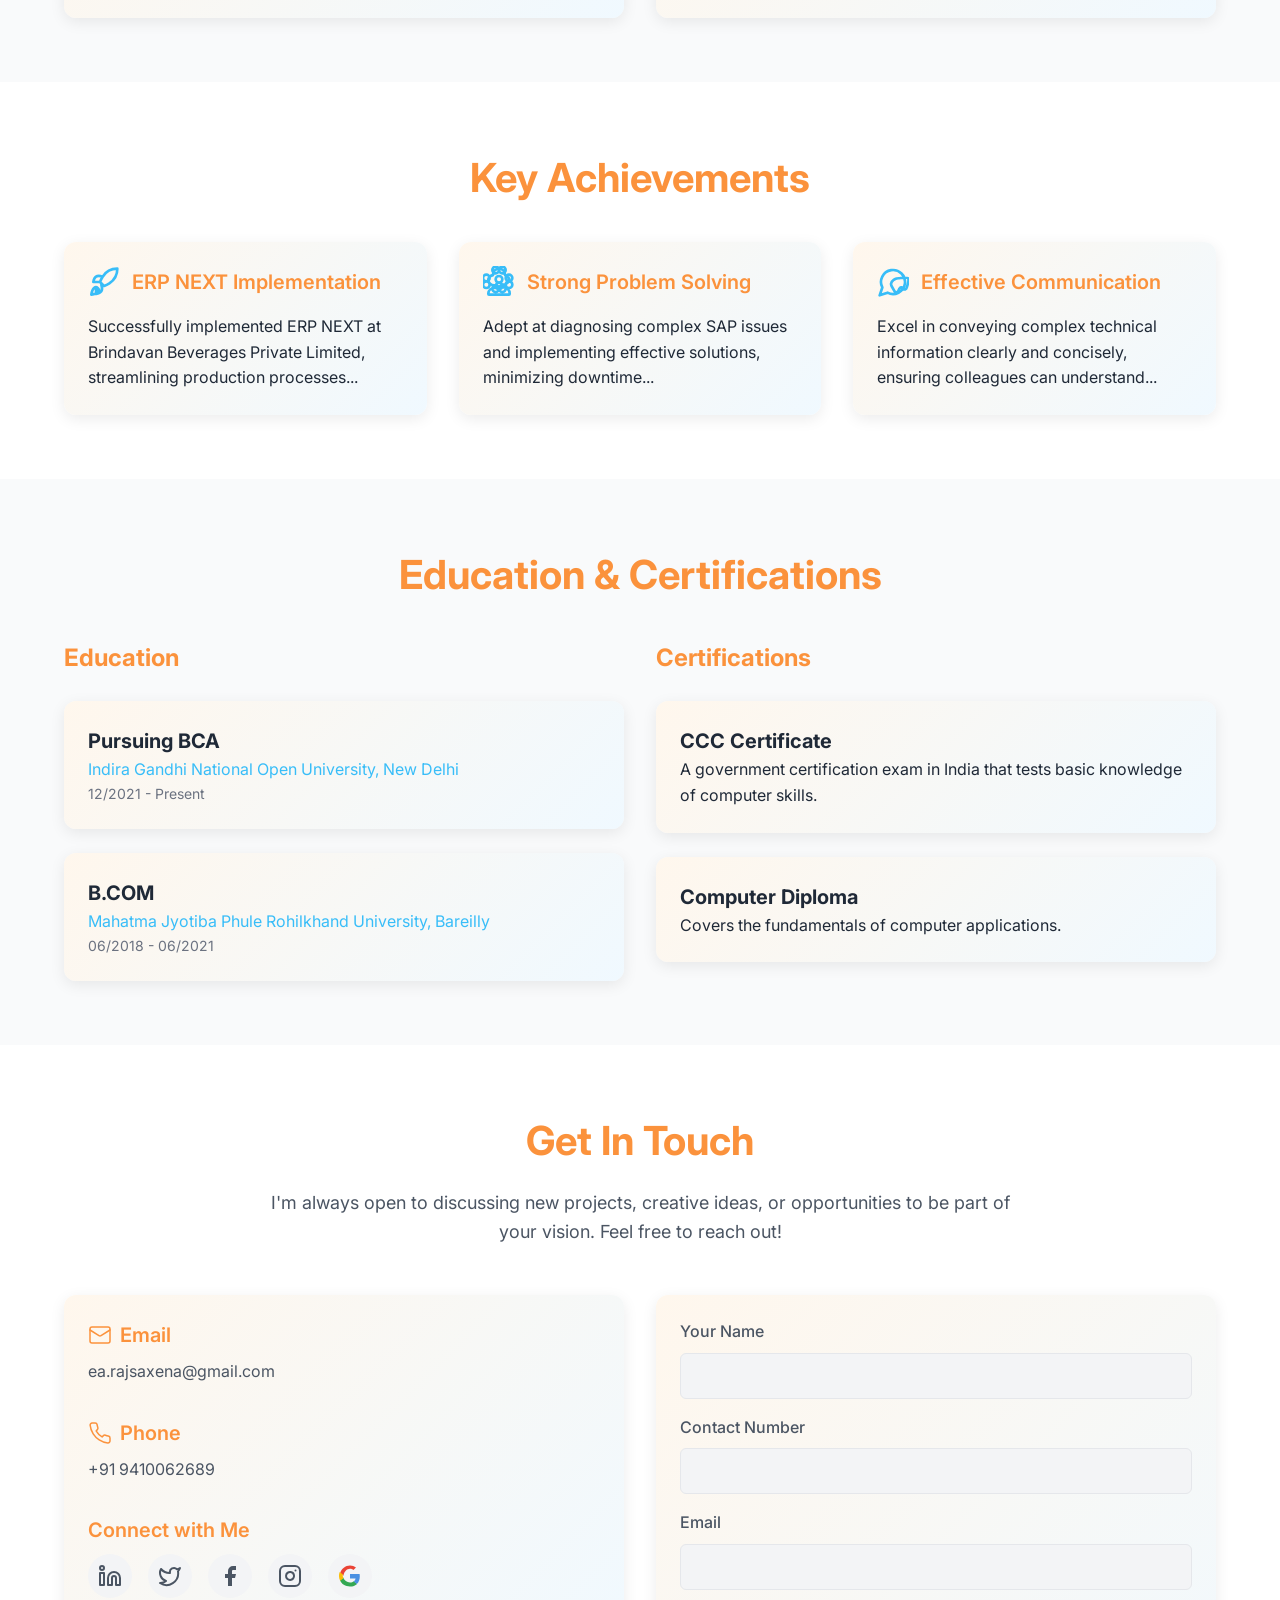
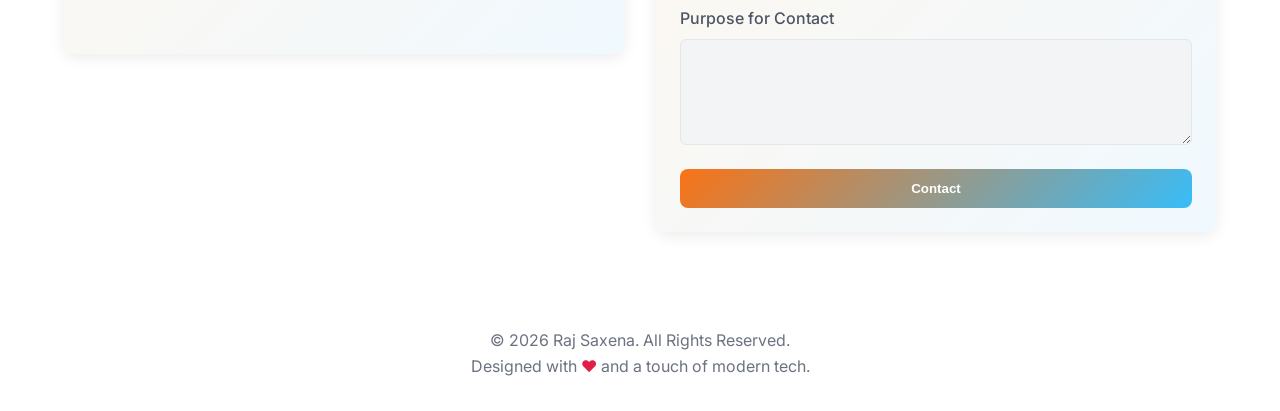
==== commit 1cb329ab: "Update index.html" ====
--- a/index.html
+++ b/index.html
@@ -5,8 +5,8 @@
     <meta charset="UTF-8">
     <meta name="viewport" content="width=device-width, initial-scale=1.0">
     <title>Raj Saxena</title>
-    <link rel="stylesheet" href="CSS/Style.css">
-    <link rel="shortcut icon" href="CSS/Logo.png" type="image/x-icon">
+    <link rel="stylesheet" href="Style.css">
+    <link rel="shortcut icon" href="Logo.png" type="image/x-icon">
     <link href="https://fonts.googleapis.com/css2?family=Inter:wght@300;400;500;600;700;800&display=swap"
         rel="stylesheet">
     
@@ -101,7 +101,7 @@
                         </div>
                     </div>
                     <div class="hero-image-container">
-                        <img src="CSS/IMAGE.jpg" alt="Raj Saxena" class="hero-image" onerror="this.onerror=null; this.src='https://placehold.co/400x400/CCCCCC/FFFFFF?text=Image+Not+Found';">
+                        <img src="IMAGE.jpg" alt="Raj Saxena" class="hero-image" onerror="this.onerror=null; this.src='https://placehold.co/400x400/CCCCCC/FFFFFF?text=Image+Not+Found';">
                     </div>
                 </div>
             </div>
@@ -338,6 +338,6 @@
         <svg xmlns="http://www.w3.org/2000/svg" width="24" height="24" viewBox="0 0 24 24" fill="none" stroke="currentColor" stroke-width="2" stroke-linecap="round" stroke-linejoin="round"><path d="m5 12 7-7 7 7M12 19V5" /></svg>
     </button>
 
-    <script src="JS/Script.js"></script>
+    <script src="Script.js"></script>
 </body>
-</html>+</html>
--- a/Style.css
+++ b/Style.css
@@ -0,0 +1,920 @@
+/*================================================
+  CSS VARIABLES & THEME SETUP
+================================================*/
+:root {
+    /* Dark Theme (Default) */
+    --color-bg: #111827;
+    --color-bg-secondary: #1F2937;
+    --color-bg-tertiary: #374151;
+    --color-text-primary: #E5E7EB;
+    --color-text-secondary: #D1D5DB;
+    --color-text-muted: #9CA3AF;
+    --color-accent-primary: #3B82F6;
+    --color-accent-primary-hover: #2563EB;
+    --color-accent-secondary: #60A5FA;
+    --color-accent-tertiary: #93C5FD;
+    --color-border: #374151;
+    --shadow-color: rgba(0, 0, 0, 0.2);
+    --mobile-menu-bg: rgba(17, 24, 39, 0.95);
+    --scrollbar-track: #1F2937;
+    --scrollbar-thumb: #3B82F6;
+
+    --gradient-hero: linear-gradient(135deg, #1F2937 0%, #374151 100%);
+    --gradient-card: var(--color-bg-secondary);
+    --gradient-button: var(--color-accent-primary);
+    --gradient-button-hover: var(--color-accent-primary-hover);
+    --gradient-text: linear-gradient(90deg, var(--color-accent-secondary), var(--color-accent-tertiary));
+}
+
+html.light {
+    /* Light Theme */
+    --color-bg: #F9FAFB;
+    --color-bg-secondary: #FFFFFF;
+    --color-bg-tertiary: #F3F4F6;
+    --color-text-primary: #1F2937;
+    --color-text-secondary: #4B5563;
+    --color-text-muted: #6B7280;
+    --color-accent-primary: #F97316;
+    /* Orange */
+    --color-accent-primary-hover: #EA580C;
+    /* Darker Orange */
+    --color-accent-secondary: #38BDF8;
+    /* Sky Blue */
+    --color-accent-tertiary: #fb923c;
+    /* Lighter Orange */
+    --color-border: #E5E7EB;
+    --shadow-color: rgba(0, 0, 0, 0.08);
+    --mobile-menu-bg: rgba(249, 250, 251, 0.95);
+    --scrollbar-track: #E5E7EB;
+    --scrollbar-thumb: #F97316;
+
+    --gradient-hero: linear-gradient(135deg, #fed7aa 0%, #bae6fd 100%);
+    /* Orange-200 to Sky-200 */
+    --gradient-card: linear-gradient(135deg, #fff7ed 0%, #f0f9ff 100%);
+    /* Orange-50 to Sky-50 */
+    --gradient-button: linear-gradient(135deg, var(--color-accent-primary) 0%, var(--color-accent-secondary) 100%);
+    --gradient-button-hover: linear-gradient(135deg, var(--color-accent-primary-hover) 0%, var(--color-accent-secondary) 100%);
+    --gradient-text: linear-gradient(90deg, var(--color-accent-primary), var(--color-accent-secondary));
+}
+
+/*================================================
+  BASE & RESET STYLES
+================================================*/
+* {
+    margin: 0;
+    padding: 0;
+    box-sizing: border-box;
+}
+
+html {
+    scroll-behavior: smooth;
+}
+
+body {
+    font-family: 'Inter', sans-serif;
+    background-color: var(--color-bg);
+    color: var(--color-text-primary);
+    transition: background-color 0.3s ease, color 0.3s ease;
+    line-height: 1.6;
+    overflow-x: hidden;
+}
+
+.container {
+    width: 100%;
+    max-width: 1200px;
+    margin-left: auto;
+    margin-right: auto;
+    padding-left: 1.5rem;
+    padding-right: 1.5rem;
+}
+
+::-webkit-scrollbar {
+    width: 8px;
+}
+
+::-webkit-scrollbar-track {
+    background: var(--scrollbar-track);
+}
+
+::-webkit-scrollbar-thumb {
+    background: var(--scrollbar-thumb);
+    border-radius: 4px;
+}
+
+/*================================================
+  REUSABLE COMPONENTS
+================================================*/
+.section {
+    padding: 4rem 0;
+}
+
+.section-alt {
+    background-color: var(--color-bg-secondary);
+}
+
+.section-title {
+    font-size: 2.5rem;
+    font-weight: 700;
+    margin-bottom: 2rem;
+    text-align: center;
+    color: var(--color-accent-tertiary);
+}
+
+.section-subtitle {
+    text-align: center;
+    font-size: 1.125rem;
+    color: var(--color-text-secondary);
+    max-width: 48rem;
+    margin: -1rem auto 3rem auto;
+}
+
+.card {
+    background: var(--gradient-card);
+    border-radius: 0.75rem;
+    padding: 1.5rem;
+    box-shadow: 0 4px 15px var(--shadow-color);
+    transition: transform 0.3s ease, box-shadow 0.3s ease;
+}
+
+.card:hover {
+    transform: translateY(-5px);
+}
+
+.card-title {
+    font-size: 1.5rem;
+    font-weight: 600;
+    color: var(--color-accent-tertiary);
+    margin-bottom: 1rem;
+}
+
+.card-subtitle {
+    font-size: 1.125rem;
+    font-weight: 500;
+    color: var(--color-accent-tertiary);
+    margin: 1rem 0 0.5rem 0;
+}
+
+.grid-2-col,
+.grid-3-col {
+    display: grid;
+    gap: 2rem;
+}
+
+.btn {
+    display: inline-block;
+    padding: 0.75rem 2rem;
+    border-radius: 0.5rem;
+    font-weight: 600;
+    text-decoration: none;
+    text-align: center;
+    transition: all 0.3s ease;
+    border: none;
+    cursor: pointer;
+}
+
+.btn-primary {
+    background: var(--gradient-button);
+    color: #fff;
+}
+
+.btn-primary:hover {
+    background: var(--gradient-button-hover);
+    box-shadow: 0 5px 15px var(--shadow-color);
+    transform: translateY(-2px);
+}
+
+.btn-secondary {
+    background: var(--color-bg-tertiary);
+    color: var(--color-text-primary);
+}
+
+.btn-secondary:hover {
+    background-color: var(--color-accent-primary);
+    color: #fff;
+}
+
+/*================================================
+  HEADER & NAVIGATION
+================================================*/
+.site-header {
+    background-color: rgba(17, 24, 39, 0.8);
+    backdrop-filter: blur(10px);
+    position: sticky;
+    top: 0;
+    z-index: 1000;
+    transition: background-color 0.3s;
+}
+
+html.light .site-header {
+    background-color: rgba(249, 250, 251, 0.8);
+}
+
+.header-container {
+    display: flex;
+    justify-content: space-between;
+    align-items: center;
+    height: 5rem;
+}
+
+.logo {
+    font-size: 1.875rem;
+    font-weight: 700;
+    background: var(--gradient-text);
+    color: transparent;
+    -webkit-background-clip: text;
+    background-clip: text;
+    text-decoration: none;
+}
+
+.main-nav {
+    display: none;
+}
+
+.nav-link {
+    padding: 0.5rem 1rem;
+    border-radius: 0.375rem;
+    transition: background-color 0.3s ease, color 0.3s ease;
+    color: var(--color-text-secondary);
+    text-decoration: none;
+    font-weight: 500;
+}
+
+.nav-link:hover,
+.nav-link.active {
+    background-color: var(--color-accent-primary);
+    color: #fff;
+}
+
+.header-actions,
+.mobile-header-actions {
+    display: flex;
+    align-items: center;
+    gap: 1rem;
+}
+
+.header-actions {
+    display: none;
+}
+
+.social-icon {
+    color: var(--color-text-muted);
+    transition: transform 0.2s ease, color 0.2s ease;
+    display: block;
+}
+
+.social-icon:hover {
+    transform: scale(1.2);
+    color: var(--color-accent-secondary);
+}
+
+.social-icon svg {
+    display: block;
+}
+
+.theme-toggle-btn {
+    background: none;
+    border: none;
+    cursor: pointer;
+    padding: 0;
+}
+
+.theme-toggle-btn .icon {
+    width: 1.5rem;
+    height: 1.5rem;
+}
+
+/* Theme Toggle Icon Fix */
+#theme-toggle-light-icon,
+#theme-toggle-light-icon-mobile,
+html.light #theme-toggle-dark-icon,
+html.light #theme-toggle-dark-icon-mobile {
+    display: none;
+}
+
+#theme-toggle-dark-icon,
+#theme-toggle-dark-icon-mobile,
+html.light #theme-toggle-light-icon,
+html.light #theme-toggle-light-icon-mobile {
+    display: block;
+}
+
+.hidden {
+    display: none !important;
+}
+
+/* Mobile Menu */
+.mobile-menu-toggle {
+    background: none;
+    border: none;
+    cursor: pointer;
+    color: var(--color-text-primary);
+}
+
+.mobile-menu-toggle svg {
+    width: 28px;
+    height: 28px;
+    fill: currentColor;
+}
+
+.mobile-menu {
+    position: fixed;
+    top: 0;
+    left: 0;
+    width: 75%;
+    height: 100vh;
+    background-color: var(--mobile-menu-bg);
+    backdrop-filter: blur(10px);
+    z-index: 1001;
+    padding: 6rem 1.5rem 1.5rem;
+    display: flex;
+    flex-direction: column;
+    gap: 0.5rem;
+    transform: translateX(-100%);
+    transition: transform 0.3s ease-in-out;
+}
+
+.mobile-menu.is-open {
+    transform: translateX(0);
+}
+
+.mobile-menu .nav-link {
+    font-size: 1.25rem;
+    display: block;
+}
+
+.mobile-menu-close {
+    position: absolute;
+    top: 1.5rem;
+    right: 1.5rem;
+    background: none;
+    border: none;
+    color: var(--color-text-primary);
+    cursor: pointer;
+}
+
+.mobile-menu-close svg {
+    width: 24px;
+    height: 24px;
+}
+
+.mobile-menu-divider {
+    border-top: 1px solid var(--color-border);
+    margin-top: 1rem;
+    padding-top: 1rem;
+}
+
+.mobile-menu-divider h3 {
+    color: var(--color-text-muted);
+    font-size: 0.875rem;
+    margin-bottom: 1rem;
+}
+
+.mobile-social-icons {
+    display: flex;
+    gap: 1.5rem;
+}
+
+.mobile-social-icons .social-icon {
+    color: var(--color-text-primary);
+}
+
+.mobile-social-icons .social-icon:hover {
+    color: var(--color-accent-secondary);
+    transform: none;
+}
+
+/*================================================
+  SECTION-SPECIFIC STYLES
+================================================*/
+.hero-section {
+    background: var(--gradient-hero);
+    min-height: 100vh;
+    display: flex;
+    align-items: center;
+    padding: 6rem 0 2rem 0;
+}
+
+.hero-grid {
+    align-items: center;
+    text-align: center;
+}
+
+.hero-content {
+    color: #fff;
+}
+
+html.light .hero-content {
+    color: var(--color-text-primary);
+}
+
+.hero-title {
+    font-size: 3rem;
+    font-weight: 800;
+    line-height: 1.1;
+    margin-bottom: 1rem;
+}
+
+.hero-subtitle {
+    font-size: 1.5rem;
+    font-weight: 600;
+    color: var(--color-accent-secondary);
+    margin-bottom: 2rem;
+}
+
+html.light .hero-subtitle {
+    color: var(--color-accent-primary);
+}
+
+.hero-description {
+    font-size: 1.125rem;
+    color: var(--color-text-secondary);
+    max-width: 36rem;
+    margin: 0 auto 2rem auto;
+}
+
+html.light .hero-description {
+    color: var(--color-text-secondary);
+}
+
+.hero-buttons {
+    display: flex;
+    gap: 1rem;
+    justify-content: center;
+    flex-wrap: wrap;
+}
+
+.hero-image-container {
+    display: flex;
+    justify-content: center;
+    margin-top: 2rem;
+}
+
+.hero-image {
+    width: 18rem;
+    height: 18rem;
+    border-radius: 50%;
+    object-fit: cover;
+    border: 8px solid var(--color-bg-tertiary);
+    box-shadow: 0 10px 30px var(--shadow-color);
+}
+
+.hobby-list {
+    list-style: none;
+    display: flex;
+    flex-direction: column;
+    gap: 0.5rem;
+}
+
+.hobby-list li {
+    display: flex;
+    align-items: center;
+    gap: 0.5rem;
+    color: var(--color-text-secondary);
+}
+
+.hobby-list svg {
+    color: var(--color-accent-secondary);
+    flex-shrink: 0;
+}
+
+.experience-list {
+    display: flex;
+    flex-direction: column;
+    gap: 3rem;
+}
+
+.card-header {
+    display: flex;
+    flex-flow: row wrap;
+    justify-content: space-between;
+    align-items: flex-start;
+    margin-bottom: 0.5rem;
+    gap: 0.5rem;
+}
+
+.card-header span {
+    color: var(--color-text-muted);
+    font-size: 0.875rem;
+}
+
+.card-company {
+    font-size: 1.125rem;
+    font-weight: 500;
+    color: var(--color-text-secondary);
+    margin-bottom: 1rem;
+}
+
+.details-list {
+    list-style: disc;
+    padding-left: 1.5rem;
+    display: flex;
+    flex-direction: column;
+    gap: 0.5rem;
+    color: var(--color-text-secondary);
+}
+
+.tag-container {
+    display: flex;
+    flex-wrap: wrap;
+    gap: 0.5rem;
+}
+
+.tag {
+    background-color: var(--color-bg-tertiary);
+    color: var(--color-accent-tertiary);
+    padding: 0.25rem 0.75rem;
+    border-radius: 9999px;
+    font-size: 0.875rem;
+}
+
+html.light .tag {
+    background-color: #e0f2fe;
+    color: #0c4a6e;
+}
+
+.card-icon-header {
+    display: flex;
+    align-items: center;
+    gap: 0.75rem;
+    color: var(--color-accent-secondary);
+    margin-bottom: 1rem;
+}
+
+.card-icon-header h3 {
+    font-size: 1.25rem;
+    font-weight: 600;
+    color: var(--color-accent-tertiary);
+}
+
+.card-icon-header svg {
+    flex-shrink: 0;
+}
+
+.subsection-title {
+    text-align: center;
+    font-size: 1.5rem;
+    margin-bottom: 1.5rem;
+    color: var(--color-accent-tertiary);
+}
+
+.education-list {
+    display: flex;
+    flex-direction: column;
+    gap: 1.5rem;
+}
+
+.education-list h4 {
+    font-size: 1.25rem;
+    color: var(--color-text-primary);
+}
+
+.education-list .institution {
+    color: var(--color-accent-secondary);
+}
+
+.education-list .date {
+    color: var(--color-text-muted);
+    font-size: 0.875rem;
+}
+
+.contact-grid {
+    align-items: start;
+}
+
+.contact-details .card-title {
+    margin-bottom: 2rem;
+}
+
+.contact-item {
+    margin-bottom: 2rem;
+}
+
+.contact-item h3 {
+    font-size: 1.25rem;
+    font-weight: 600;
+    color: var(--color-accent-tertiary);
+    margin-bottom: 0.5rem;
+    display: flex;
+    align-items: center;
+    gap: 0.5rem;
+}
+
+.contact-item h3 svg {
+    flex-shrink: 0;
+    stroke-width: 1.5;
+}
+
+.contact-item a {
+    color: var(--color-text-secondary);
+    text-decoration: none;
+    transition: color 0.3s;
+    word-break: break-all;
+}
+
+.contact-item a:hover {
+    color: var(--color-accent-primary);
+}
+
+.contact-social-icons {
+    display: flex;
+    flex-wrap: wrap;
+    gap: 1rem;
+}
+
+.social-icon-bg {
+    display: grid;
+    place-items: center;
+    width: 44px;
+    height: 44px;
+    background-color: var(--color-bg-tertiary);
+    border-radius: 50%;
+    color: var(--color-text-primary);
+    transition: background-color 0.3s, color 0.3s;
+}
+
+.social-icon-bg:hover {
+    background-color: var(--color-accent-primary);
+    color: #fff;
+}
+
+.social-icon-bg svg {
+    width: 24px;
+    height: 24px;
+}
+
+.contact-form {
+    display: flex;
+    flex-direction: column;
+    gap: 1rem;
+}
+
+.contact-form .btn {
+    width: 100%;
+    margin-top: 0.5rem;
+}
+
+.form-group {
+    display: flex;
+    flex-direction: column;
+}
+
+.form-group label {
+    margin-bottom: 0.5rem;
+    font-weight: 500;
+    color: var(--color-text-secondary);
+}
+
+.form-group input,
+.form-group textarea {
+    width: 100%;
+    padding: 0.75rem;
+    background-color: var(--color-bg-tertiary);
+    color: var(--color-text-primary);
+    border: 1px solid var(--color-border);
+    border-radius: 0.375rem;
+    font-size: 1rem;
+    font-family: inherit;
+}
+
+.form-group input:focus,
+.form-group textarea:focus {
+    outline: none;
+    border-color: var(--color-accent-primary);
+    box-shadow: 0 0 0 2px color-mix(in srgb, var(--color-accent-primary) 40%, transparent);
+}
+
+.site-footer {
+    background-color: var(--color-bg-secondary);
+    text-align: center;
+    padding: 2rem;
+    color: var(--color-text-muted);
+}
+
+.footer-note span {
+    color: #e11d48;
+}
+
+.back-to-top {
+    position: fixed;
+    bottom: 2rem;
+    right: 2rem;
+    background: var(--gradient-button);
+    color: #fff;
+    width: 48px;
+    height: 48px;
+    border-radius: 50%;
+    border: none;
+    display: grid;
+    place-items: center;
+    cursor: pointer;
+    box-shadow: 0 4px 10px var(--shadow-color);
+    transition: opacity 0.3s, transform 0.3s;
+    opacity: 0;
+    transform: translateY(20px);
+    z-index: 999;
+}
+
+.back-to-top.visible {
+    opacity: 1;
+    transform: translateY(0);
+}
+
+.back-to-top svg {
+    width: 24px;
+    height: 24px;
+}
+
+.animated-section {
+    opacity: 0;
+    transform: translateY(50px);
+    transition: opacity 0.8s ease-out, transform 0.8s ease-out;
+}
+
+.animated-section.visible {
+    opacity: 1;
+    transform: translateY(0);
+}
+
+/*================================================
+  CONTACT FORM RESULT STYLES
+================================================*/
+.btn.is-sending {
+    cursor: not-allowed;
+    opacity: 0.7;
+}
+
+#form-result {
+    margin-top: 1rem;
+    padding: 0.75rem;
+    border-radius: 0.375rem;
+    text-align: center;
+    font-weight: 500;
+    display: none;
+    /* Hidden by default */
+    transition: opacity 0.3s ease-in-out;
+}
+
+#form-result.show {
+    display: block;
+    /* Shown via JS */
+}
+
+/* Success Message Style */
+.form-result-success {
+    background-color: #10B981;
+    /* A nice green color */
+    color: #fff;
+    border: 1px solid #059669;
+}
+
+html.light .form-result-success {
+    background-color: #D1FAE5;
+    color: #065F46;
+    border: 1px solid #6EE7B7;
+}
+
+/* Error Message Style */
+.form-result-error {
+    background-color: #EF4444;
+    /* A clear red color */
+    color: #fff;
+    border: 1px solid #DC2626;
+}
+
+html.light .form-result-error {
+    background-color: #FEE2E2;
+    color: #991B1B;
+    border: 1px solid #FCA5A5;
+}
+
+/*================================================
+  RESPONSIVENESS
+================================================*/
+@media (min-width: 768px) {
+    .main-nav {
+        display: flex;
+        gap: 0.5rem;
+    }
+
+    .header-actions {
+        display: flex;
+    }
+
+    .mobile-header-actions {
+        display: none;
+    }
+
+    .grid-2-col {
+        grid-template-columns: repeat(2, 1fr);
+    }
+
+    .hero-grid {
+        text-align: left;
+    }
+
+    .hero-title {
+        font-size: 4.5rem;
+    }
+
+    .hero-subtitle {
+        font-size: 1.875rem;
+    }
+
+    .hero-description {
+        margin-left: 0;
+    }
+
+    .hero-buttons {
+        justify-content: flex-start;
+    }
+
+    .hero-image-container {
+        margin-top: 0;
+        justify-content: flex-end;
+    }
+
+    .hero-image {
+        width: 24rem;
+        height: 24rem;
+    }
+
+    .subsection-title {
+        text-align: left;
+    }
+}
+
+@media (min-width: 1024px) {
+    .grid-3-col {
+        grid-template-columns: repeat(3, 1fr);
+    }
+
+    .hero-image {
+        width: 26rem;
+        height: 26rem;
+    }
+}
+
+/*================================================
+  PROJECT PAGE STYLES
+================================================*/
+.projects-grid {
+    display: grid;
+    gap: 2rem;
+    grid-template-columns: 1fr;
+    /* Default to single column */
+}
+
+.project-card {
+    display: flex;
+    flex-direction: column;
+}
+
+.project-image-container {
+    width: 100%;
+    aspect-ratio: 16 / 9;
+    border-radius: 0.5rem 0.5rem 0 0;
+    overflow: hidden;
+    margin-bottom: 1rem;
+}
+
+.project-image-container img {
+    width: 100%;
+    height: 100%;
+    object-fit: cover;
+    transition: transform 0.4s ease;
+}
+
+.project-card:hover .project-image-container img {
+    transform: scale(1.05);
+}
+
+.project-card-body {
+    flex-grow: 1;
+    /* Allows this section to fill available space */
+    padding: 0 0.5rem;
+}
+
+.project-description {
+    color: var(--color-text-secondary);
+    margin-bottom: 1rem;
+}
+
+.project-links {
+    display: flex;
+    gap: 1rem;
+    margin-top: 1.5rem;
+    /* Pushes buttons to the bottom */
+    padding: 0 0.5rem 0.5rem;
+}
+
+@media (min-width: 768px) {
+    .projects-grid {
+        grid-template-columns: repeat(2, 1fr);
+    }
+}
+
+@media (min-width: 1024px) {
+    .projects-grid {
+        grid-template-columns: repeat(3, 1fr);
+    }
+}
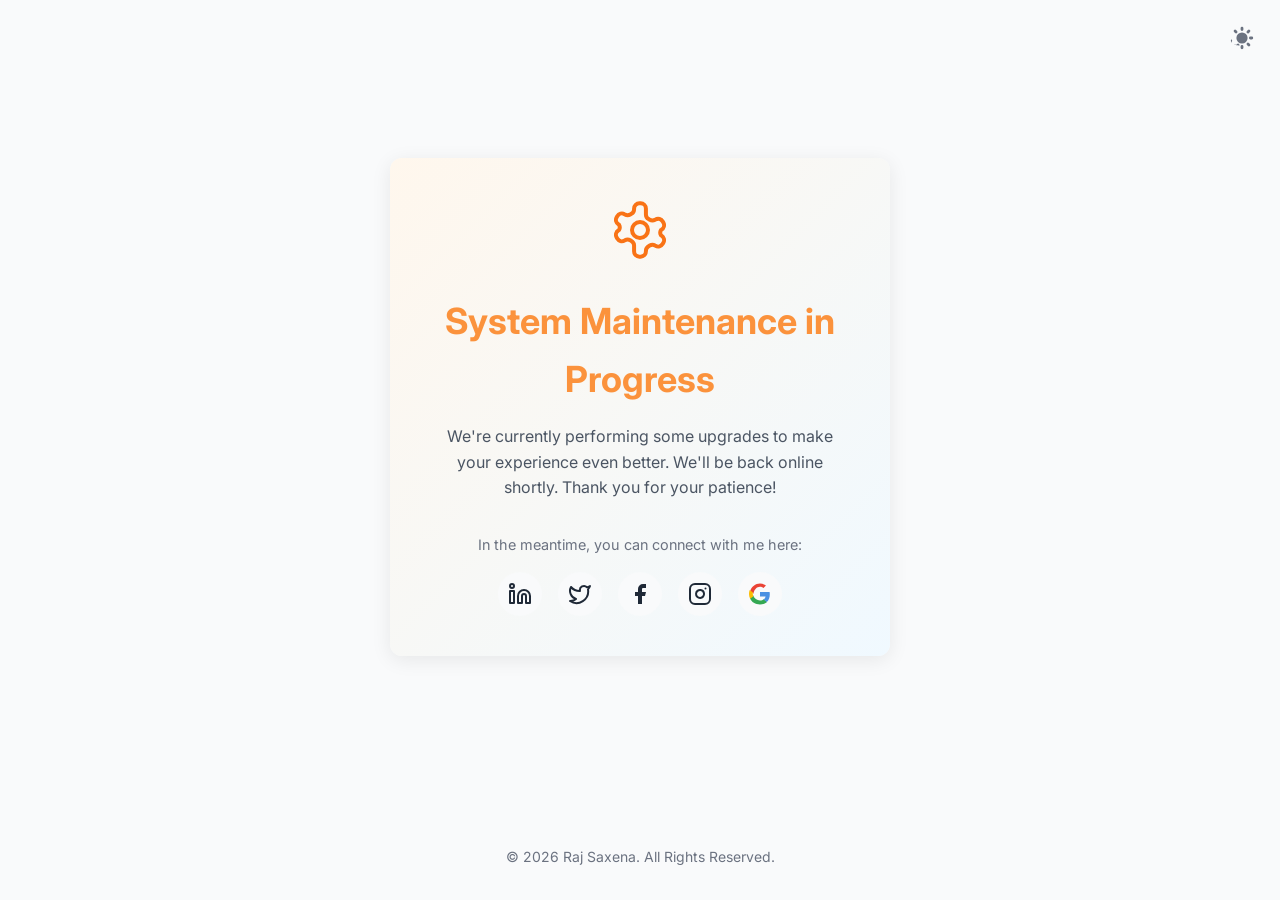
==== commit d54dbcf5: "Rename index2.html to index.html" ====
--- a/index.html
+++ b/index.html
@@ -4,12 +4,12 @@
 <head>
     <meta charset="UTF-8">
     <meta name="viewport" content="width=device-width, initial-scale=1.0">
-    <title>Raj Saxena</title>
-    <link rel="stylesheet" href="Style.css">
-    <link rel="shortcut icon" href="Logo.png" type="image/x-icon">
+    <title>Under Maintenance | Raj Saxena</title>
+    <!-- Using the same favicon from your portfolio -->
+    <link rel="shortcut icon" href="logo.png" type="image/x-icon">
     <link href="https://fonts.googleapis.com/css2?family=Inter:wght@300;400;500;600;700;800&display=swap"
         rel="stylesheet">
-    
+
     <!-- Inline script to set theme before page renders to prevent flashing -->
     <script>
         if (localStorage.getItem('color-theme') === 'light' || (!('color-theme' in localStorage) && window.matchMedia('(prefers-color-scheme: light)').matches)) {
@@ -18,326 +18,365 @@
             document.documentElement.classList.remove('light');
         }
     </script>
+
+    <style>
+        /*================================================
+          CSS VARIABLES & THEME SETUP
+        ================================================*/
+        :root {
+            /* Dark Theme (Default) */
+            --color-bg: #111827;
+            --color-bg-secondary: #1F2937;
+            --color-text-primary: #E5E7EB;
+            --color-text-secondary: #D1D5DB;
+            --color-text-muted: #9CA3AF;
+            --color-accent-primary: #3B82F6;
+            --color-accent-primary-hover: #2563EB;
+            --color-accent-secondary: #60A5FA;
+            --color-accent-tertiary: #93C5FD;
+            --color-border: #374151;
+            --shadow-color: rgba(0, 0, 0, 0.2);
+            --gradient-card: var(--color-bg-secondary);
+        }
+
+        html.light {
+            /* Light Theme */
+            --color-bg: #F9FAFB;
+            --color-bg-secondary: #FFFFFF;
+            --color-text-primary: #1F2937;
+            --color-text-secondary: #4B5563;
+            --color-text-muted: #6B7280;
+            --color-accent-primary: #F97316;
+            /* Orange */
+            --color-accent-primary-hover: #EA580C;
+            /* Darker Orange */
+            --color-accent-secondary: #38BDF8;
+            /* Sky Blue */
+            --color-accent-tertiary: #fb923c;
+            /* Lighter Orange */
+            --color-border: #E5E7EB;
+            --shadow-color: rgba(0, 0, 0, 0.08);
+            --gradient-card: linear-gradient(135deg, #fff7ed 0%, #f0f9ff 100%);
+            /* Orange-50 to Sky-50 */
+        }
+
+        /*================================================
+          ANIMATIONS
+        ================================================*/
+        @keyframes fadeInSlideUp {
+            from {
+                opacity: 0;
+                transform: translateY(20px);
+            }
+
+            to {
+                opacity: 1;
+                transform: translateY(0);
+            }
+        }
+
+        @keyframes rotateCog {
+            from {
+                transform: rotate(0deg);
+            }
+
+            to {
+                transform: rotate(360deg);
+            }
+        }
+
+        /*================================================
+          BASE & PAGE STYLES
+        ================================================*/
+        * {
+            margin: 0;
+            padding: 0;
+            box-sizing: border-box;
+        }
+
+        html {
+            scroll-behavior: smooth;
+        }
+
+        body {
+            font-family: 'Inter', sans-serif;
+            background-color: var(--color-bg);
+            color: var(--color-text-primary);
+            transition: background-color 0.3s ease, color 0.3s ease;
+            line-height: 1.6;
+            display: flex;
+            flex-direction: column;
+            min-height: 100vh;
+            overflow: hidden;
+            /* Prevent scrollbars from animations */
+        }
+
+        .maintenance-container {
+            flex-grow: 1;
+            display: flex;
+            align-items: center;
+            justify-content: center;
+            text-align: center;
+            padding: 2rem 1.5rem;
+        }
+
+        .maintenance-card {
+            background: var(--gradient-card);
+            border-radius: 0.75rem;
+            padding: 2.5rem;
+            box-shadow: 0 4px 20px var(--shadow-color);
+            max-width: 500px;
+            width: 100%;
+        }
+
+        /* Staggered animation for card elements */
+        .maintenance-card>* {
+            opacity: 0;
+            /* Start invisible */
+            animation: fadeInSlideUp 0.7s 0.2s ease-out forwards;
+        }
+
+        .maintenance-icon {
+            animation-delay: 0.2s;
+        }
+
+        .maintenance-title {
+            animation-delay: 0.4s;
+        }
+
+        .maintenance-text:nth-of-type(1) {
+            animation-delay: 0.6s;
+        }
+
+        .maintenance-text:nth-of-type(2) {
+            animation-delay: 0.8s;
+        }
+
+        .contact-social-icons {
+            animation-delay: 1.0s;
+        }
+
+        .maintenance-icon {
+            color: var(--color-accent-primary);
+            margin-bottom: 1.5rem;
+        }
+
+        /* Apply rotating animation to the SVG icon */
+        .maintenance-icon svg {
+            animation: rotateCog 12s linear infinite;
+        }
+
+        .maintenance-title {
+            font-size: 2.25rem;
+            font-weight: 700;
+            color: var(--color-accent-tertiary);
+            margin-bottom: 1rem;
+        }
+
+        .maintenance-text {
+            color: var(--color-text-secondary);
+            margin-bottom: 2rem;
+        }
+
+        .contact-social-icons {
+            display: flex;
+            flex-wrap: wrap;
+            gap: 1rem;
+            justify-content: center;
+            margin-top: 1rem;
+        }
+
+        .social-icon-bg {
+            display: grid;
+            place-items: center;
+            width: 44px;
+            height: 44px;
+            background-color: var(--color-bg);
+            border-radius: 50%;
+            color: var(--color-text-primary);
+            transition: background-color 0.3s, color 0.3s, transform 0.2s;
+            text-decoration: none;
+        }
+
+        .social-icon-bg:hover {
+            background-color: var(--color-accent-primary);
+            color: #fff;
+            transform: translateY(-3px) scale(1.1);
+        }
+
+        .social-icon-bg svg {
+            width: 24px;
+            height: 24px;
+        }
+
+        /*================================================
+          THEME TOGGLE FIX & ANIMATION
+        ================================================*/
+        .theme-toggle-btn {
+            position: absolute;
+            top: 1.5rem;
+            right: 1.5rem;
+            background: none;
+            border: none;
+            cursor: pointer;
+            padding: 0;
+            color: var(--color-text-muted);
+            transition: color 0.2s ease;
+            width: 1.75rem;
+            /* Set fixed size for positioning */
+            height: 1.75rem;
+        }
+
+        .theme-toggle-btn:hover {
+            color: var(--color-accent-secondary);
+        }
+
+        .theme-toggle-btn .icon {
+            position: absolute;
+            top: 0;
+            left: 0;
+            width: 100%;
+            height: 100%;
+            transition: opacity 0.3s ease, transform 0.3s ease;
+        }
+
+        /* Default state (Dark Mode) */
+        #theme-toggle-light-icon {
+            opacity: 0;
+            transform: scale(0.7) rotate(-90deg);
+        }
+
+        #theme-toggle-dark-icon {
+            opacity: 1;
+            transform: scale(1) rotate(0);
+        }
+
+        /* State for Light Mode */
+        html.light #theme-toggle-light-icon {
+            opacity: 1;
+            transform: scale(1) rotate(0);
+        }
+
+        html.light #theme-toggle-dark-icon {
+            opacity: 0;
+            transform: scale(0.7) rotate(90deg);
+        }
+
+        /*================================================
+          FOOTER
+        ================================================*/
+        .site-footer {
+            background-color: transparent;
+            text-align: center;
+            padding: 2rem;
+            color: var(--color-text-muted);
+            font-size: 0.875rem;
+            opacity: 0;
+            animation: fadeInSlideUp 0.7s 1.2s ease-out forwards;
+        }
+    </style>
 </head>
 
 <body>
 
-    <!-- Header -->
-    <header id="header" class="site-header">
-        <div class="container header-container">
-            <a href="#" class="logo">Raj Saxena</a>
-            <nav class="main-nav">
-                <a href="#hero" class="nav-link active">Home</a>
-                <a href="Projects.html" class="nav-link">Projects</a>
-                <a href="#about" class="nav-link">About</a>
-                <a href="#experience" class="nav-link">Experience</a>
-                <a href="#skills" class="nav-link">Skills</a>
-                <a href="#achievements" class="nav-link">Achievements</a>
-                <a href="#education" class="nav-link">Education</a>
-                <a href="#contact" class="nav-link">Contact</a>
-            </nav>
-            <div class="header-actions">
-                <a href="https://linkedin.com/in/mysparkal" target="_blank" class="social-icon" aria-label="LinkedIn">
-                    <svg xmlns="http://www.w3.org/2000/svg" width="24" height="24" viewBox="0 0 24 24" fill="none" stroke="currentColor" stroke-width="2" stroke-linecap="round" stroke-linejoin="round"><path d="M16 8a6 6 0 0 1 6 6v7h-4v-7a2 2 0 0 0-2-2 2 2 0 0 0-2 2v7h-4v-7a6 6 0 0 1 6-6z" /><rect width="4" height="12" x="2" y="9" /><circle cx="4" cy="4" r="2" /></svg>
-                </a>
-                <a href="https://x.com/mysparkal" target="_blank" class="social-icon" aria-label="X">
-                    <svg xmlns="http://www.w3.org/2000/svg" width="24" height="24" viewBox="0 0 24 24" fill="none" stroke="currentColor" stroke-width="2" stroke-linecap="round" stroke-linejoin="round"><path d="M22 4s-.7 2.1-2 3.4c1.6 10-9.4 17.3-18 11.6 2.2.1 4.4-.6 6-2C3 15.5.5 9.6 3 5c2.2 2.6 5.6 4.1 9 4-.9-4.2 4-6.6 7-3.8 1.1 0 3-1.2 3-1.2z" /></svg>
-                </a>
-                <button id="theme-toggle" type="button" class="social-icon theme-toggle-btn">
-                    <svg id="theme-toggle-dark-icon" class="icon" fill="currentColor" viewBox="0 0 20 20"><path d="M17.293 13.293A8 8 0 016.707 2.707a8.001 8.001 0 1010.586 10.586z"></path></svg>
-                    <svg id="theme-toggle-light-icon" class="icon" fill="currentColor" viewBox="0 0 20 20"><path d="M10 2a1 1 0 011 1v1a1 1 0 11-2 0V3a1 1 0 011-1zm4 8a4 4 0 11-8 0 4 4 0 018 0zm-.464 4.95l.707.707a1 1 0 001.414-1.414l-.707-.707a1 1 0 00-1.414 1.414zm2.12-10.607a1 1 0 010 1.414l-.706.707a1 1 0 11-1.414-1.414l.707-.707a1 1 0 011.414 0zM17 11a1 1 0 100-2h-1a1 1 0 100 2h1zm-7 4a1 1 0 011 1v1a1 1 0 11-2 0v-1a1 1 0 011-1zM5.05 6.464A1 1 0 106.465 5.05l-.708-.707a1 1 0 00-1.414 1.414l.707.707zm-.707 8.486a1 1 0 011.414 0l.707-.707a1 1 0 111.414 1.414l-.707-.707a1 1 0 01-1.414 0zM3 11a1 1 0 100 2H2a1 1 0 100-2h1z" fill-rule="evenodd" clip-rule="evenodd"></path></svg>
-                </button>
+    <!-- Theme Toggle Button -->
+    <button id="theme-toggle" type="button" class="theme-toggle-btn" aria-label="Toggle theme">
+        <svg id="theme-toggle-dark-icon" class="icon" fill="currentColor" viewBox="0 0 20 20">
+            <path d="M17.293 13.293A8 8 0 016.707 2.707a8.001 8.001 0 1010.586 10.586z"></path>
+        </svg>
+        <svg id="theme-toggle-light-icon" class="icon" fill="currentColor" viewBox="0 0 20 20">
+            <path
+                d="M10 2a1 1 0 011 1v1a1 1 0 11-2 0V3a1 1 0 011-1zm4 8a4 4 0 11-8 0 4 4 0 018 0zm-.464 4.95l.707.707a1 1 0 001.414-1.414l-.707-.707a1 1 0 00-1.414 1.414zm2.12-10.607a1 1 0 010 1.414l-.706.707a1 1 0 11-1.414-1.414l.707-.707a1 1 0 011.414 0zM17 11a1 1 0 100-2h-1a1 1 0 100 2h1zm-7 4a1 1 0 011 1v1a1 1 0 11-2 0v-1a1 1 0 011-1zM5.05 6.464A1 1 0 106.465 5.05l-.708-.707a1 1 0 00-1.414 1.414l.707.707zm-.707 8.486a1 1 0 011.414 0l.707-.707a1 1 0 111.414 1.414l-.707-.707a1 1 0 01-1.414 0zM3 11a1 1 0 100 2H2a1 1 0 100-2h1z"
+                fill-rule="evenodd" clip-rule="evenodd"></path>
+        </svg>
+    </button>
+
+    <main class="maintenance-container">
+        <div class="maintenance-card">
+            <div class="maintenance-icon">
+                <svg xmlns="http://www.w3.org/2000/svg" width="64" height="64" viewBox="0 0 24 24" fill="none"
+                    stroke="currentColor" stroke-width="1.5" stroke-linecap="round" stroke-linejoin="round">
+                    <path
+                        d="M12.22 2h-.44a2 2 0 0 0-2 2v.18a2 2 0 0 1-1 1.73l-.43.25a2 2 0 0 1-2 0l-.15-.08a2 2 0 0 0-2.73.73l-.22.38a2 2 0 0 0 .73 2.73l.15.1a2 2 0 0 1 0 2l-.15.08a2 2 0 0 0-.73 2.73l.22.38a2 2 0 0 0 2.73.73l.15-.08a2 2 0 0 1 2 0l.43.25a2 2 0 0 1 1 1.73V20a2 2 0 0 0 2 2h.44a2 2 0 0 0 2-2v-.18a2 2 0 0 1 1-1.73l.43-.25a2 2 0 0 1 2 0l.15.08a2 2 0 0 0 2.73-.73l.22-.38a2 2 0 0 0-.73-2.73l-.15-.08a2 2 0 0 1 0-2l.15-.08a2 2 0 0 0 .73-2.73l-.22-.38a2 2 0 0 0-2.73-.73l-.15.08a2 2 0 0 1-2 0l-.43-.25a2 2 0 0 1-1-1.73V4a2 2 0 0 0-2-2z" />
+                    <circle cx="12" cy="12" r="3" />
+                </svg>
             </div>
-             <div class="mobile-header-actions">
-                 <button id="theme-toggle-mobile" type="button" class="social-icon theme-toggle-btn">
-                    <svg id="theme-toggle-dark-icon-mobile" class="icon" fill="currentColor" viewBox="0 0 20 20"><path d="M17.293 13.293A8 8 0 016.707 2.707a8.001 8.001 0 1010.586 10.586z"></path></svg>
-                    <svg id="theme-toggle-light-icon-mobile" class="icon" fill="currentColor" viewBox="0 0 20 20"><path d="M10 2a1 1 0 011 1v1a1 1 0 11-2 0V3a1 1 0 011-1zm4 8a4 4 0 11-8 0 4 4 0 018 0zm-.464 4.95l.707.707a1 1 0 001.414-1.414l-.707-.707a1 1 0 00-1.414 1.414zm2.12-10.607a1 1 0 010 1.414l-.706.707a1 1 0 11-1.414-1.414l.707-.707a1 1 0 011.414 0zM17 11a1 1 0 100-2h-1a1 1 0 100 2h1zm-7 4a1 1 0 011 1v1a1 1 0 11-2 0v-1a1 1 0 011-1zM5.05 6.464A1 1 0 106.465 5.05l-.708-.707a1 1 0 00-1.414 1.414l.707.707zm-.707 8.486a1 1 0 011.414 0l.707-.707a1 1 0 111.414 1.414l-.707-.707a1 1 0 01-1.414 0zM3 11a1 1 0 100 2H2a1 1 0 100-2h1z" fill-rule="evenodd" clip-rule="evenodd"></path></svg>
-                </button>
-                <button id="mobile-menu-button" class="mobile-menu-toggle">
-                    <svg xmlns="http://www.w3.org/2000/svg" width="28" height="28" viewBox="0 0 24 24"><path d="M4 6h16v2H4zm0 5h16v2H4zm0 5h16v2H4z"/></svg>
-                </button>
+            <h1 class="maintenance-title">System Maintenance in Progress</h1>
+            <p class="maintenance-text">
+                We're currently performing some upgrades to make your experience even better. We'll be back online
+                shortly. Thank you for your patience!
+            </p>
+            <p class="maintenance-text" style="color: var(--color-text-muted); font-size: 0.9rem; margin-bottom: 0;">In
+                the meantime, you can connect with me here:</p>
+            <div class="contact-social-icons">
+                <a href="https://linkedin.com/in/mysparkal" target="_blank" class="social-icon-bg"
+                    aria-label="LinkedIn"><svg xmlns="http://www.w3.org/2000/svg" width="24" height="24"
+                        viewBox="0 0 24 24" fill="none" stroke="currentColor" stroke-width="2" stroke-linecap="round"
+                        stroke-linejoin="round">
+                        <path d="M16 8a6 6 0 0 1 6 6v7h-4v-7a2 2 0 0 0-2-2 2 2 0 0 0-2 2v7h-4v-7a6 6 0 0 1 6-6z" />
+                        <rect width="4" height="12" x="2" y="9" />
+                        <circle cx="4" cy="4" r="2" />
+                    </svg></a>
+                <a href="https://x.com/mysparkal" target="_blank" class="social-icon-bg" aria-label="X"><svg
+                        xmlns="http://www.w3.org/2000/svg" width="24" height="24" viewBox="0 0 24 24" fill="none"
+                        stroke="currentColor" stroke-width="2" stroke-linecap="round" stroke-linejoin="round">
+                        <path
+                            d="M22 4s-.7 2.1-2 3.4c1.6 10-9.4 17.3-18 11.6 2.2.1 4.4-.6 6-2C3 15.5.5 9.6 3 5c2.2 2.6 5.6 4.1 9 4-.9-4.2 4-6.6 7-3.8 1.1 0 3-1.2 3-1.2z" />
+                    </svg></a>
+                <a href="https://facebook.com/mysparkal" target="_blank" class="social-icon-bg"
+                    aria-label="Facebook"><svg xmlns="http://www.w3.org/2000/svg" width="24" height="24"
+                        viewBox="0 0 24 24" fill="currentColor">
+                        <path d="M18 2h-3a5 5 0 0 0-5 5v3H7v4h3v8h4v-8h3l1-4h-4V7a1 1 0 0 1 1-1h3z" />
+                    </svg></a>
+                <a href="https://instagram.com/mysparkal" target="_blank" class="social-icon-bg"
+                    aria-label="Instagram"><svg xmlns="http://www.w3.org/2000/svg" width="24" height="24"
+                        viewBox="0 0 24 24" fill="none" stroke="currentColor" stroke-width="2" stroke-linecap="round"
+                        stroke-linejoin="round">
+                        <rect width="20" height="20" x="2" y="2" rx="5" ry="5" />
+                        <path d="M16 11.37A4 4 0 1 1 12.63 8 4 4 0 0 1 16 11.37z" />
+                        <line x1="17.5" x2="17.51" y1="6.5" y2="6.5" />
+                    </svg></a>
+                <a href="https://g.dev/mysparkal" target="_blank" class="social-icon-bg"
+                    aria-label="Google Developers"><svg xmlns="http://www.w3.org/2000/svg" width="24" height="24"
+                        viewBox="0 0 48 48">
+                        <path fill="#EA4335"
+                            d="M24 9.5c3.15 0 5.6 1.37 6.89 2.52l5.06-4.91C32.5 4.4 28.74 3 24 3 14.72 3 6.97 9.64 4.33 18.26l6.59 5.12C12.24 15.07 17.57 9.5 24 9.5z" />
+                        <path fill="#34A853"
+                            d="M24 44.98c5.78 0 10.63-1.91 14.18-5.18l-6.57-5.47C29.65 36.03 27.1 36.9 24 36.9c-6.28 0-11.63-4.24-13.54-9.94l-6.6 5.1C6.98 40.52 14.92 44.98 24 44.98z" />
+                        <path fill="#4A90E2"
+                            d="M43.6 24.54c0-1.65-.15-3.24-.43-4.77H24v9.02h11.12c-.48 2.45-1.91 4.54-4.11 5.94l6.57 5.47C41.96 36.03 43.6 30.74 43.6 24.54z" />
+                        <path fill="#FBBC05"
+                            d="M10.46 26.96A14.58 14.58 0 0 1 9.44 24c0-.98.17-1.93.48-2.83l-6.6-5.11A21.946 21.946 0 0 0 2 24c0 3.47.83 6.76 2.32 9.7l6.59-5.12h-.45z" />
+                    </svg></a>
             </div>
         </div>
-    </header>
-
-    <!-- Mobile Menu -->
-    <div id="mobile-menu" class="mobile-menu">
-        <button id="mobile-menu-close-button" class="mobile-menu-close">
-             <svg xmlns="http://www.w3.org/2000/svg" width="24" height="24" viewBox="0 0 24 24" stroke-width="2" stroke="currentColor" fill="none" stroke-linecap="round" stroke-linejoin="round"><path stroke="none" d="M0 0h24v24H0z" fill="none"/><path d="M18 6l-12 12" /><path d="M6 6l12 12" /></svg>
-        </button>
-        <a href="#hero" class="nav-link">Home</a>
-        <a href="Projects.html" class="nav-link">Projects</a>
-        <a href="#about" class="nav-link">About</a>
-        <a href="#experience" class="nav-link">Experience</a>
-        <a href="#skills" class="nav-link">Skills</a>
-        <a href="#achievements" class="nav-link">Achievements</a>
-        <a href="#education" class="nav-link">Education</a>
-        <a href="#contact" class="nav-link">Contact</a>
-        <div class="mobile-menu-divider">
-            <h3>Connect</h3>
-            <div class="mobile-social-icons">
-                 <a href="https://linkedin.com/in/mysparkal" target="_blank" class="social-icon" aria-label="LinkedIn"><svg xmlns="http://www.w3.org/2000/svg" width="24" height="24" viewBox="0 0 24 24" fill="none" stroke="currentColor" stroke-width="2" stroke-linecap="round" stroke-linejoin="round"><path d="M16 8a6 6 0 0 1 6 6v7h-4v-7a2 2 0 0 0-2-2 2 2 0 0 0-2 2v7h-4v-7a6 6 0 0 1 6-6z" /><rect width="4" height="12" x="2" y="9" /><circle cx="4" cy="4" r="2" /></svg></a>
-                 <a href="https://x.com/mysparkal" target="_blank" class="social-icon" aria-label="X"><svg xmlns="http://www.w3.org/2000/svg" width="24" height="24" viewBox="0 0 24 24" fill="none" stroke="currentColor" stroke-width="2" stroke-linecap="round" stroke-linejoin="round"><path d="M22 4s-.7 2.1-2 3.4c1.6 10-9.4 17.3-18 11.6 2.2.1 4.4-.6 6-2C3 15.5.5 9.6 3 5c2.2 2.6 5.6 4.1 9 4-.9-4.2 4-6.6 7-3.8 1.1 0 3-1.2 3-1.2z" /></svg></a>
-                 <a href="https://facebook.com/mysparkal" target="_blank" class="social-icon" aria-label="Facebook"><svg xmlns="http://www.w3.org/2000/svg" width="24" height="24" viewBox="0 0 24 24" fill="currentColor"><path d="M18 2h-3a5 5 0 0 0-5 5v3H7v4h3v8h4v-8h3l1-4h-4V7a1 1 0 0 1 1-1h3z" /></svg></a>
-                 <a href="https://instagram.com/mysparkal" target="_blank" class="social-icon" aria-label="Instagram"><svg xmlns="http://www.w3.org/2000/svg" width="24" height="24" viewBox="0 0 24 24" fill="none" stroke="currentColor" stroke-width="2" stroke-linecap="round" stroke-linejoin="round"><rect width="20" height="20" x="2" y="2" rx="5" ry="5" /><path d="M16 11.37A4 4 0 1 1 12.63 8 4 4 0 0 1 16 11.37z" /><line x1="17.5" x2="17.51" y1="6.5" y2="6.5" /></svg></a>
-            </div>
-        </div>
-    </div>
-
-    <main>
-        <!-- Hero Section -->
-        <section id="hero" class="hero-section animated-section">
-            <div class="container">
-                <div class="grid-2-col hero-grid">
-                    <div class="hero-content">
-                        <h1 class="hero-title">RAJ SAXENA</h1>
-                        <p class="hero-subtitle">ERP & SAP Integration Specialist</p>
-                        <p class="hero-description">
-                            Leveraging profound expertise in ERP solutions and SAP integration to transform business operations through meticulous system integration and process optimization. Committed to empowering teams by delivering innovative technological frameworks and comprehensive support.
-                        </p>
-                        <div class="hero-buttons">
-                            <a href="https://drive.usercontent.google.com/u/0/uc?id=1nzy85aBlrMTepHAHKbUBebwBI6SDyfKO&export=download" target="_blank" class="btn btn-primary">Download CV</a>
-                            <a href="#contact" class="btn btn-primary">Get In Touch</a>
-                        </div>
-                    </div>
-                    <div class="hero-image-container">
-                        <img src="IMAGE.jpg" alt="Raj Saxena" class="hero-image" onerror="this.onerror=null; this.src='https://placehold.co/400x400/CCCCCC/FFFFFF?text=Image+Not+Found';">
-                    </div>
-                </div>
-            </div>
-        </section>
-
-        <!-- About Section -->
-        <section id="about" class="section animated-section">
-            <div class="container">
-                <h2 class="section-title">About Me</h2>
-                <div class="grid-2-col">
-                    <div class="card">
-                        <h3 class="card-title">Professional Summary</h3>
-                        <p>Experienced ERP Executive with 4+ years of expertise in the IT Department. Proficient in managing and supporting Open ERP, SAP systems (including SAP S/4 HANA), and ERP NEXT. Skilled in handling SAP PP (Production Planning) and QM (Quality Management) modules. Successfully implemented ERP NEXT at Brindavan Beverages Private Limited. Adept at providing technical support, training departments, and resolving queries related to SAP and production processes. Experienced in generating reports on SAP and Excel, with strong knowledge of Excel. Excellent communication and problem-solving skills. Proven ability to enhance system efficiency and ensure seamless ERP operations.</p>
-                    </div>
-                    <div class="card">
-                        <h3 class="card-title">Passions & Hobbies</h3>
-                        <p>I thrive on the challenge of identifying issues, analyzing root causes, and implementing effective solutions. Dedicated to empowering colleagues through training sessions and one-on-one mentoring, ensuring they have the skills and understanding needed to excel.</p>
-                        <h4 class="card-subtitle">My Hobbies Include:</h4>
-                        <ul class="hobby-list">
-                            <li><svg xmlns="http://www.w3.org/2000/svg" width="20" height="20" viewBox="0 0 24 24" fill="none" stroke="currentColor" stroke-width="2" stroke-linecap="round" stroke-linejoin="round"><g fill="none" stroke="currentColor" stroke-linecap="round" stroke-linejoin="round" stroke-width="2"><path d="m3 21 4-4" /><path d="m18.5 5.5-4.303 4.303a2.5 2.5 0 0 0 0 3.535l.808.808a2.5 2.5 0 0 0 3.535 0L22 10.848V8h-2.152Z" /><path d="m14.5 9.5.808.808a2.5 2.5 0 0 0 3.535 0L22 7.152V5h-2.152l-3.697 3.697a2.5 2.5 0 0 0 0 3.535L17 13" /><path d="M21 3 3 21" /></g></svg>Playing Cricket</li>
-                            <li><svg xmlns="http://www.w3.org/2000/svg" width="20" height="20" viewBox="0 0 24 24" fill="none" stroke="currentColor" stroke-width="2" stroke-linecap="round" stroke-linejoin="round"><path d="M17.8 19.2 16 11l3.5-3.5C21 6 21.5 4 21 3c-1-.5-3 0-4.5 1.5L13 8 4.8 6.2c-.5-.1-.9.1-1.1.5l-.3.5c-.2.5-.1 1 .3 1.3L9 12l-2 3H4l-1 1 3 2 2 3 1-1v-3l3-2 3.5 5.3c.3.4.8.5 1.3.3l.5-.2c.4-.3.6-.7.5-1.2z" /></svg>Traveling</li>
-                            <li><svg xmlns="http://www.w3.org/2000/svg" width="20" height="20" viewBox="0 0 24 24" fill="none" stroke="currentColor" stroke-width="2" stroke-linecap="round" stroke-linejoin="round"><path d="m18 16 4-4-4-4m-12 8 4-4-4-4m8.5-4-5 16" /></svg>Coding</li>
-                            <li><svg xmlns="http://www.w3.org/2000/svg" width="20" height="20" viewBox="0 0 24 24" fill="none" stroke="currentColor" stroke-width="2" stroke-linecap="round" stroke-linejoin="round"><path d="M19.439 7.561C21.214 9.336 22 11.899 22 14.5V15a1 1 0 0 1-1 1h-3.5v3.5a1 1 0 0 1-1 1H15c-2.601 0-5.164-.786-6.939-2.561S4 15.101 4 12.5V12a1 1 0 0 1 1-1h3.5V7.5a1 1 0 0 1 1-1H11c2.601 0 5.164.786 6.939 2.561z" /><path d="M12.5 12H11v1.5a1 1 0 0 0 1 1h1.5V11a1 1 0 0 0-1-1z" /></svg>Solving Problems</li>
-                            <li><svg xmlns="http://www.w3.org/2000/svg" width="20" height="20" viewBox="0 0 24 24" fill="none" stroke="currentColor" stroke-width="2" stroke-linecap="round" stroke-linejoin="round"><path d="M15 14c.2-1 .7-1.7 1.5-2.5C17.7 10.2 18 9 18 7c0-2.2-1.8-4-4-4S9.8 4.8 9.8 7c0 2 .3 3.2 1.5 4.5.8.8 1.3 1.5 1.5 2.5M9 18h6m-5 4h4" /></svg>Exploring New Technologies</li>
-                        </ul>
-                    </div>
-                </div>
-            </div>
-        </section>
-
-        <!-- Experience Section -->
-        <section id="experience" class="section section-alt animated-section">
-            <div class="container">
-                <h2 class="section-title">Work Experience</h2>
-                <div class="experience-list">
-                    <div class="card">
-                        <div class="card-header">
-                            <h3 class="card-title">ERP Executive</h3>
-                            <span>12/2024 - Present</span>
-                        </div>
-                        <p class="card-company">Designco Private Limited, Moradabad</p>
-                        <ul class="details-list">
-                            <li>Managing SAP PP, QM, and PM modules, ensuring efficient system operations and user support.</li>
-                            <li>Providing technical expertise for ERP systems to optimize production, quality, and maintenance.</li>
-                            <li>Conducting training sessions and resolving complex SAP and production workflow queries.</li>
-                            <li>Overseeing goods movement and streamlining operations using Open ERP and SAP.</li>
-                            <li>Generating comprehensive reports with SAP and Excel for data-driven decision-making.</li>
-                        </ul>
-                    </div>
-                    <div class="card">
-                         <div class="card-header">
-                            <h3 class="card-title">IT Executive</h3>
-                            <span>07/2024 - 11/2024</span>
-                        </div>
-                        <p class="card-company">Brindavan Beverages Private Limited, Bareilly</p>
-                        <ul class="details-list">
-                            <li>Played a key role in implementing the ERP system, ensuring smooth transition and integration.</li>
-                            <li>Designed and developed new production processes within the ERP framework.</li>
-                            <li>Delivered training sessions to all departments on the new ERP system.</li>
-                            <li>Customized and configured ERP modules to align with specific production and operational needs.</li>
-                            <li>Provided ongoing support and troubleshooting for the ERP system post-implementation.</li>
-                        </ul>
-                    </div>
-                    <div class="card">
-                         <div class="card-header">
-                            <h3 class="card-title">ERP Executive</h3>
-                            <span>04/2021 - 06/2024</span>
-                        </div>
-                        <p class="card-company">Designco Private Limited, Moradabad</p>
-                        <ul class="details-list">
-                            <li>Specialized in ERP systems and providing technical support for SAP PP and QM modules.</li>
-                            <li>Managed goods movement and optimized inventory and logistics using Open ERP.</li>
-                            <li>Oversaw configuration, maintenance, and user support of SAP PP and QM modules.</li>
-                            <li>Conducted training sessions to enhance SAP proficiency and resolved related queries.</li>
-                            <li>Generated detailed reports using SAP, Excel, and SQL.</li>
-                        </ul>
-                    </div>
-                </div>
-            </div>
-        </section>
-
-        <!-- Skills Section -->
-        <section id="skills" class="section animated-section">
-            <div class="container">
-                <h2 class="section-title">Skills</h2>
-                <div class="grid-2-col">
-                    <div class="card">
-                        <h3 class="card-title">Technical Skills</h3>
-                        <div class="tag-container">
-                            <span class="tag">SAP PP</span><span class="tag">SAP QM</span><span class="tag">SAP PM</span><span class="tag">SAP S4 HANA</span><span class="tag">Open ERP</span><span class="tag">ERP NEXT</span><span class="tag">Goods Movement</span><span class="tag">MS Excel</span><span class="tag">SQL</span>
-                        </div>
-                    </div>
-                    <div class="card">
-                        <h3 class="card-title">Professional Skills</h3>
-                        <div class="tag-container">
-                            <span class="tag">ERP Implementation</span><span class="tag">Technical Support</span><span class="tag">Problem Solving</span><span class="tag">Communication</span><span class="tag">Training & Mentoring</span><span class="tag">Process Optimization</span>
-                        </div>
-                    </div>
-                </div>
-            </div>
-        </section>
-
-        <!-- Achievements Section -->
-        <section id="achievements" class="section section-alt animated-section">
-            <div class="container">
-                <h2 class="section-title">Key Achievements</h2>
-                <div class="grid-3-col">
-                    <div class="card">
-                        <div class="card-icon-header">
-                           <svg xmlns="http://www.w3.org/2000/svg" width="32" height="32" viewBox="0 0 24 24" fill="none" stroke="currentColor" stroke-width="2" stroke-linecap="round" stroke-linejoin="round"><path d="M4.5 16.5c-1.5 1.26-2 5-2 5s3.74-.5 5-2c.71-.84.7-2.13-.09-2.91a2.18 2.18 0 0 0-2.91-.09zM12 15l-3-3a22 22 0 0 1 2-3.95A12.87 12.87 0 0 1 22 2c0 2.72-.78 7.5-6 11a22.35 22.35 0 0 1-4 2zM9 12H4s.55-3.03 2-4c1.62-1.08 5 0 5 0m-5 8v5s3.03-.55 4-2c1.08-1.62 0-5 0-5" /></svg>
-                           <h3>ERP NEXT Implementation</h3>
-                        </div>
-                        <p>Successfully implemented ERP NEXT at Brindavan Beverages Private Limited, streamlining production processes...</p>
-                    </div>
-                     <div class="card">
-                        <div class="card-icon-header">
-                           <svg xmlns="http://www.w3.org/2000/svg" width="32" height="32" viewBox="0 0 24 24" fill="none" stroke="currentColor" stroke-width="2" stroke-linecap="round" stroke-linejoin="round"><path d="M12 2a4.5 4.5 0 0 0-4.5 4.5v.343a4.501 4.501 0 0 0-3.58 3.215A4.5 4.5 0 0 0 8.42 14.5H9a.5.5 0 0 1 .5.5v1a.5.5 0 0 1-.5.5h-.535A4.5 4.5 0 0 0 4 20.535V21a.5.5 0 0 0 .5.5h15a.5.5 0 0 0 .5-.5v-.465A4.5 4.5 0 0 0 15.535 16H15a.5.5 0 0 1-.5-.5v-1a.5.5 0 0 1 .5-.5h.08a4.5 4.5 0 0 0 4.492-4.442A4.501 4.501 0 0 0 16.5 6.843V6.5A4.5 4.5 0 0 0 12 2Zm0 10.5a2.5 2.5 0 0 0 0-5a2.5 2.5 0 0 0 0 5Zm0 0a2.5 2.5 0 0 0 0 5a2.5 2.5 0 0 0 0-5Zm0 0a2.5 2.5 0 0 1 0-5a2.5 2.5 0 0 1 0 5Zm0 0a2.5 2.5 0 0 1 0 5a2.5 2.5 0 0 1 0-5ZM2.5 11.5a2.5 2.5 0 0 0 0-5a2.5 2.5 0 0 0 0 5Zm17 0a2.5 2.5 0 0 1 0-5a2.5 2.5 0 0 1 0 5Zm0 0a2.5 2.5 0 0 0 0 5a2.5 2.5 0 0 0 0-5Zm-17 0a2.5 2.5 0 0 1 0 5a2.5 2.5 0 0 1 0-5ZM9.5 5.5a2.5 2.5 0 0 0 0-5a2.5 2.5 0 0 0 0 5Zm5 0a2.5 2.5 0 0 1 0-5a2.5 2.5 0 0 1 0 5ZM9.5 19.5a2.5 2.5 0 0 1 0-5a2.5 2.5 0 0 1 0 5Zm5 0a2.5 2.5 0 0 0 0-5a2.5 2.5 0 0 0 0 5Z" /></svg>
-                           <h3>Strong Problem Solving</h3>
-                        </div>
-                        <p>Adept at diagnosing complex SAP issues and implementing effective solutions, minimizing downtime...</p>
-                    </div>
-                     <div class="card">
-                        <div class="card-icon-header">
-                           <svg xmlns="http://www.w3.org/2000/svg" width="32" height="32" viewBox="0 0 24 24" fill="none" stroke="currentColor" stroke-width="2" stroke-linecap="round" stroke-linejoin="round"><path d="M7.9 20A9 9 0 1 0 4 16.1L2 22Zm7.93-10.84c-.42.04-.83.12-1.22.24-.9.29-1.78.74-2.52 1.32a3.5 3.5 0 0 0-1.19 4.28l2.4 4.2a1.5 1.5 0 0 0 2.6-.42l.91-1.82a1.5 1.5 0 0 1 2.6-.4l.2.4a1.5 1.5 0 0 0 2.7-.7l1-3.5c.31-1.1.43-2.3.19-3.51S17.2 9.2 15.83 9.16Z" /></svg>
-                           <h3>Effective Communication</h3>
-                        </div>
-                        <p>Excel in conveying complex technical information clearly and concisely, ensuring colleagues can understand...</p>
-                    </div>
-                </div>
-            </div>
-        </section>
-
-        <!-- Education Section -->
-        <section id="education" class="section animated-section">
-            <div class="container">
-                <h2 class="section-title">Education & Certifications</h2>
-                <div class="grid-2-col">
-                    <div>
-                        <h3 class="subsection-title">Education</h3>
-                        <div class="education-list">
-                            <div class="card">
-                                <h4>Pursuing BCA</h4>
-                                <p class="institution">Indira Gandhi National Open University, New Delhi</p>
-                                <p class="date">12/2021 - Present</p>
-                            </div>
-                            <div class="card">
-                                <h4>B.COM</h4>
-                                <p class="institution">Mahatma Jyotiba Phule Rohilkhand University, Bareilly</p>
-                                <p class="date">06/2018 - 06/2021</p>
-                            </div>
-                        </div>
-                    </div>
-                    <div>
-                        <h3 class="subsection-title">Certifications</h3>
-                        <div class="education-list">
-                            <div class="card">
-                                <h4>CCC Certificate</h4>
-                                <p>A government certification exam in India that tests basic knowledge of computer skills.</p>
-                            </div>
-                            <div class="card">
-                                <h4>Computer Diploma</h4>
-                                <p>Covers the fundamentals of computer applications.</p>
-                            </div>
-                        </div>
-                    </div>
-                </div>
-            </div>
-        </section>
-
-        <!-- Contact Section -->
-        <section id="contact" class="section section-alt animated-section">
-            <div class="container">
-                <h2 class="section-title">Get In Touch</h2>
-                <p class="section-subtitle">
-                    I'm always open to discussing new projects, creative ideas, or opportunities to be part of your vision. Feel free to reach out!
-                </p>
-                <div class="grid-2-col contact-grid">
-                    <div class="card contact-details">
-                        <div class="contact-item">
-                            <h3><svg xmlns="http://www.w3.org/2000/svg" width="24" height="24" viewBox="0 0 24 24" fill="none" stroke="currentColor" stroke-width="2" stroke-linecap="round" stroke-linejoin="round"><rect width="20" height="16" x="2" y="4" rx="2" /><path d="m22 7-8.97 5.7a1.94 1.94 0 0 1-2.06 0L2 7" /></svg>Email</h3>
-                            <a href="mailto:ea.rajsaxena@gmail.com">ea.rajsaxena@gmail.com</a>
-                        </div>
-                        <div class="contact-item">
-                            <h3><svg xmlns="http://www.w3.org/2000/svg" width="24" height="24" viewBox="0 0 24 24" fill="none" stroke="currentColor" stroke-width="2" stroke-linecap="round" stroke-linejoin="round"><path d="M22 16.92v3a2 2 0 0 1-2.18 2 19.79 19.79 0 0 1-8.63-3.07 19.5 19.5 0 0 1-6-6 19.79 19.79 0 0 1-3.07-8.67A2 2 0 0 1 4.11 2h3a2 2 0 0 1 2 1.72 12.84 12.84 0 0 0 .7 2.81 2 2 0 0 1-.45 2.11L8.09 9.91a16 16 0 0 0 6 6l1.27-1.27a2 2 0 0 1 2.11-.45 12.84 12.84 0 0 0 2.81.7A2 2 0 0 1 22 16.92z" /></svg>Phone</h3>
-                            <a href="tel:+919410062689">+91 9410062689</a>
-                        </div>
-                        <div class="contact-item">
-                            <h3>Connect with Me</h3>
-                             <div class="contact-social-icons">
-                                <a href="https://linkedin.com/in/mysparkal" class="social-icon-bg" aria-label="LinkedIn"><svg xmlns="http://www.w3.org/2000/svg" width="24" height="24" viewBox="0 0 24 24" fill="none" stroke="currentColor" stroke-width="2" stroke-linecap="round" stroke-linejoin="round"><path d="M16 8a6 6 0 0 1 6 6v7h-4v-7a2 2 0 0 0-2-2 2 2 0 0 0-2 2v7h-4v-7a6 6 0 0 1 6-6z" /><rect width="4" height="12" x="2" y="9" /><circle cx="4" cy="4" r="2" /></svg></a>
-                                <a href="https://x.com/mysparkal" class="social-icon-bg" aria-label="X"><svg xmlns="http://www.w3.org/2000/svg" width="24" height="24" viewBox="0 0 24 24" fill="none" stroke="currentColor" stroke-width="2" stroke-linecap="round" stroke-linejoin="round"><path d="M22 4s-.7 2.1-2 3.4c1.6 10-9.4 17.3-18 11.6 2.2.1 4.4-.6 6-2C3 15.5.5 9.6 3 5c2.2 2.6 5.6 4.1 9 4-.9-4.2 4-6.6 7-3.8 1.1 0 3-1.2 3-1.2z" /></svg></a>
-                                <a href="https://facebook.com/mysparkal" class="social-icon-bg" aria-label="Facebook"><svg xmlns="http://www.w3.org/2000/svg" width="24" height="24" viewBox="0 0 24 24" fill="currentColor"><path d="M18 2h-3a5 5 0 0 0-5 5v3H7v4h3v8h4v-8h3l1-4h-4V7a1 1 0 0 1 1-1h3z" /></svg></a>
-                                <a href="https://instagram.com/mysparkal" class="social-icon-bg" aria-label="Instagram"><svg xmlns="http://www.w3.org/2000/svg" width="24" height="24" viewBox="0 0 24 24" fill="none" stroke="currentColor" stroke-width="2" stroke-linecap="round" stroke-linejoin="round"><rect width="20" height="20" x="2" y="2" rx="5" ry="5" /><path d="M16 11.37A4 4 0 1 1 12.63 8 4 4 0 0 1 16 11.37z" /><line x1="17.5" x2="17.51" y1="6.5" y2="6.5" /></svg></a>
-                                <a href="https://g.dev/mysparkal" target="_blank" class="social-icon-bg" aria-label="Google Developers"><svg xmlns="http://www.w3.org/2000/svg" width="24" height="24" viewBox="0 0 48 48"><path fill="#EA4335" d="M24 9.5c3.15 0 5.6 1.37 6.89 2.52l5.06-4.91C32.5 4.4 28.74 3 24 3 14.72 3 6.97 9.64 4.33 18.26l6.59 5.12C12.24 15.07 17.57 9.5 24 9.5z" /><path fill="#34A853" d="M24 44.98c5.78 0 10.63-1.91 14.18-5.18l-6.57-5.47C29.65 36.03 27.1 36.9 24 36.9c-6.28 0-11.63-4.24-13.54-9.94l-6.6 5.1C6.98 40.52 14.92 44.98 24 44.98z" /><path fill="#4A90E2" d="M43.6 24.54c0-1.65-.15-3.24-.43-4.77H24v9.02h11.12c-.48 2.45-1.91 4.54-4.11 5.94l6.57 5.47C41.96 36.03 43.6 30.74 43.6 24.54z" /><path fill="#FBBC05" d="M10.46 26.96A14.58 14.58 0 0 1 9.44 24c0-.98.17-1.93.48-2.83l-6.6-5.11A21.946 21.946 0 0 0 2 24c0 3.47.83 6.76 2.32 9.7l6.59-5.12h-.45z" /></svg></a>
-                            </div>
-                        </div>
-                    </div>
-                    <div class="card">
-                        <form id="contactForm" action="https://api.web3forms.com/submit" method="POST" class="contact-form">
-                            <input type="hidden" name="access_key" value="9509f166-a7a9-4d7f-bc75-a5a9f41d6a0f">
-                            <div class="form-group">
-                                <label for="name">Your Name</label>
-                                <input type="text" id="name" name="name" required>
-                            </div>
-                            <div class="form-group">
-                                <label for="phone">Contact Number</label>
-                                <input type="tel" id="phone" name="phone" required>
-                            </div>
-                             <div class="form-group">
-                                <label for="email">Email</label>
-                                <input type="email" id="email" name="email" required>
-                            </div>
-                             <div class="form-group">
-                                <label for="purpose">Purpose for Contact</label>
-                                <textarea id="purpose" name="purpose" rows="4" required></textarea>
-                            </div>
-                            <button type="submit" class="btn btn-primary">Contact</button>
-                        </form>
-                        <div id="form-result"></div>
-                    </div>
-                </div>
-            </div>
-        </section>
     </main>
 
-    <!-- Footer -->
     <footer class="site-footer">
         <p>&copy; <span id="currentYear"></span> Raj Saxena. All Rights Reserved.</p>
-        <p class="footer-note">Designed with <span>&hearts;</span> and a touch of modern tech.</p>
     </footer>
 
-    <!-- Back to Top Button -->
-    <button id="backToTopBtn" class="back-to-top">
-        <svg xmlns="http://www.w3.org/2000/svg" width="24" height="24" viewBox="0 0 24 24" fill="none" stroke="currentColor" stroke-width="2" stroke-linecap="round" stroke-linejoin="round"><path d="m5 12 7-7 7 7M12 19V5" /></svg>
-    </button>
-
-    <script src="Script.js"></script>
+    <script>
+        document.addEventListener('DOMContentLoaded', () => {
+            // --- Theme Toggling Logic ---
+            const themeToggleBtn = document.getElementById('theme-toggle');
+
+            const toggleTheme = () => {
+                const isCurrentlyLight = document.documentElement.classList.toggle('light');
+                localStorage.setItem('color-theme', isCurrentlyLight ? 'light' : 'dark');
+            };
+
+            if (themeToggleBtn) {
+                themeToggleBtn.addEventListener('click', toggleTheme);
+            }
+
+            // --- Set current year in footer ---
+            const currentYearEl = document.getElementById('currentYear');
+            if (currentYearEl) {
+                currentYearEl.textContent = new Date().getFullYear();
+            }
+        });
+    </script>
 </body>
+
 </html>
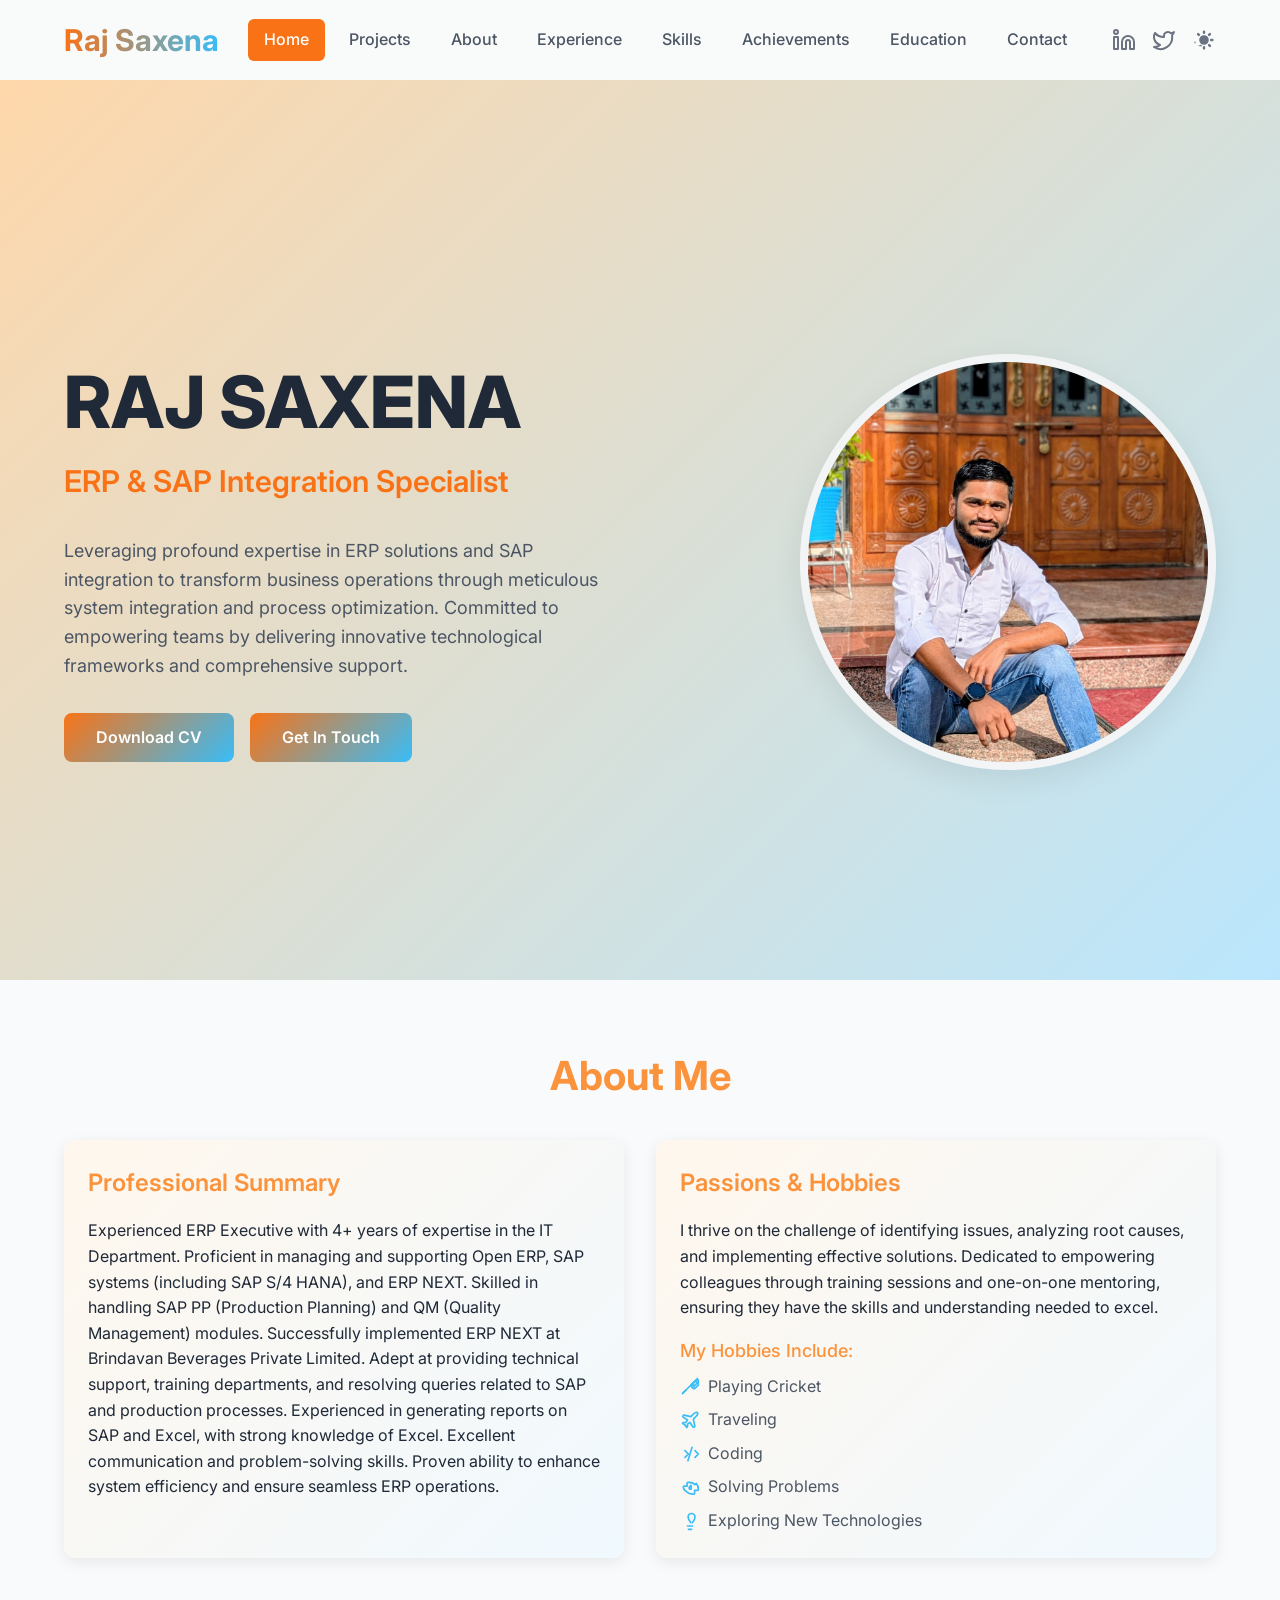
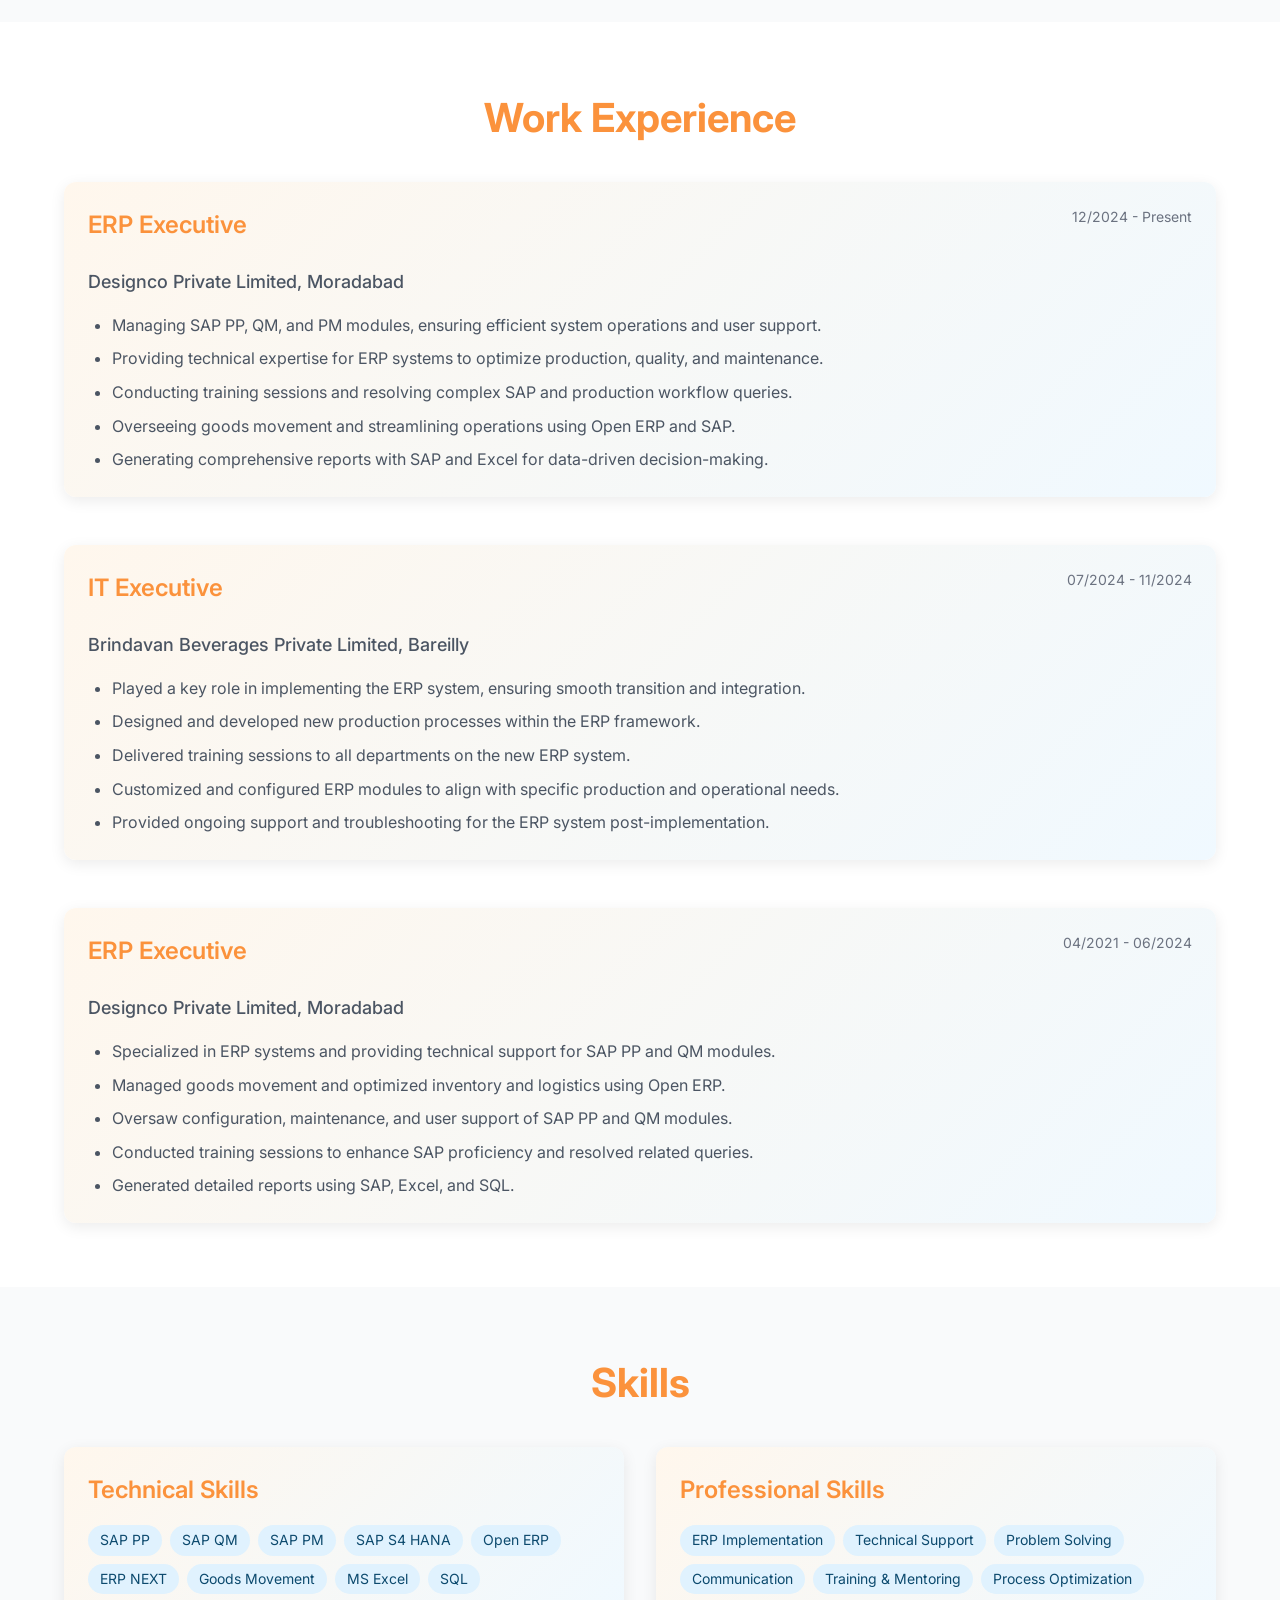
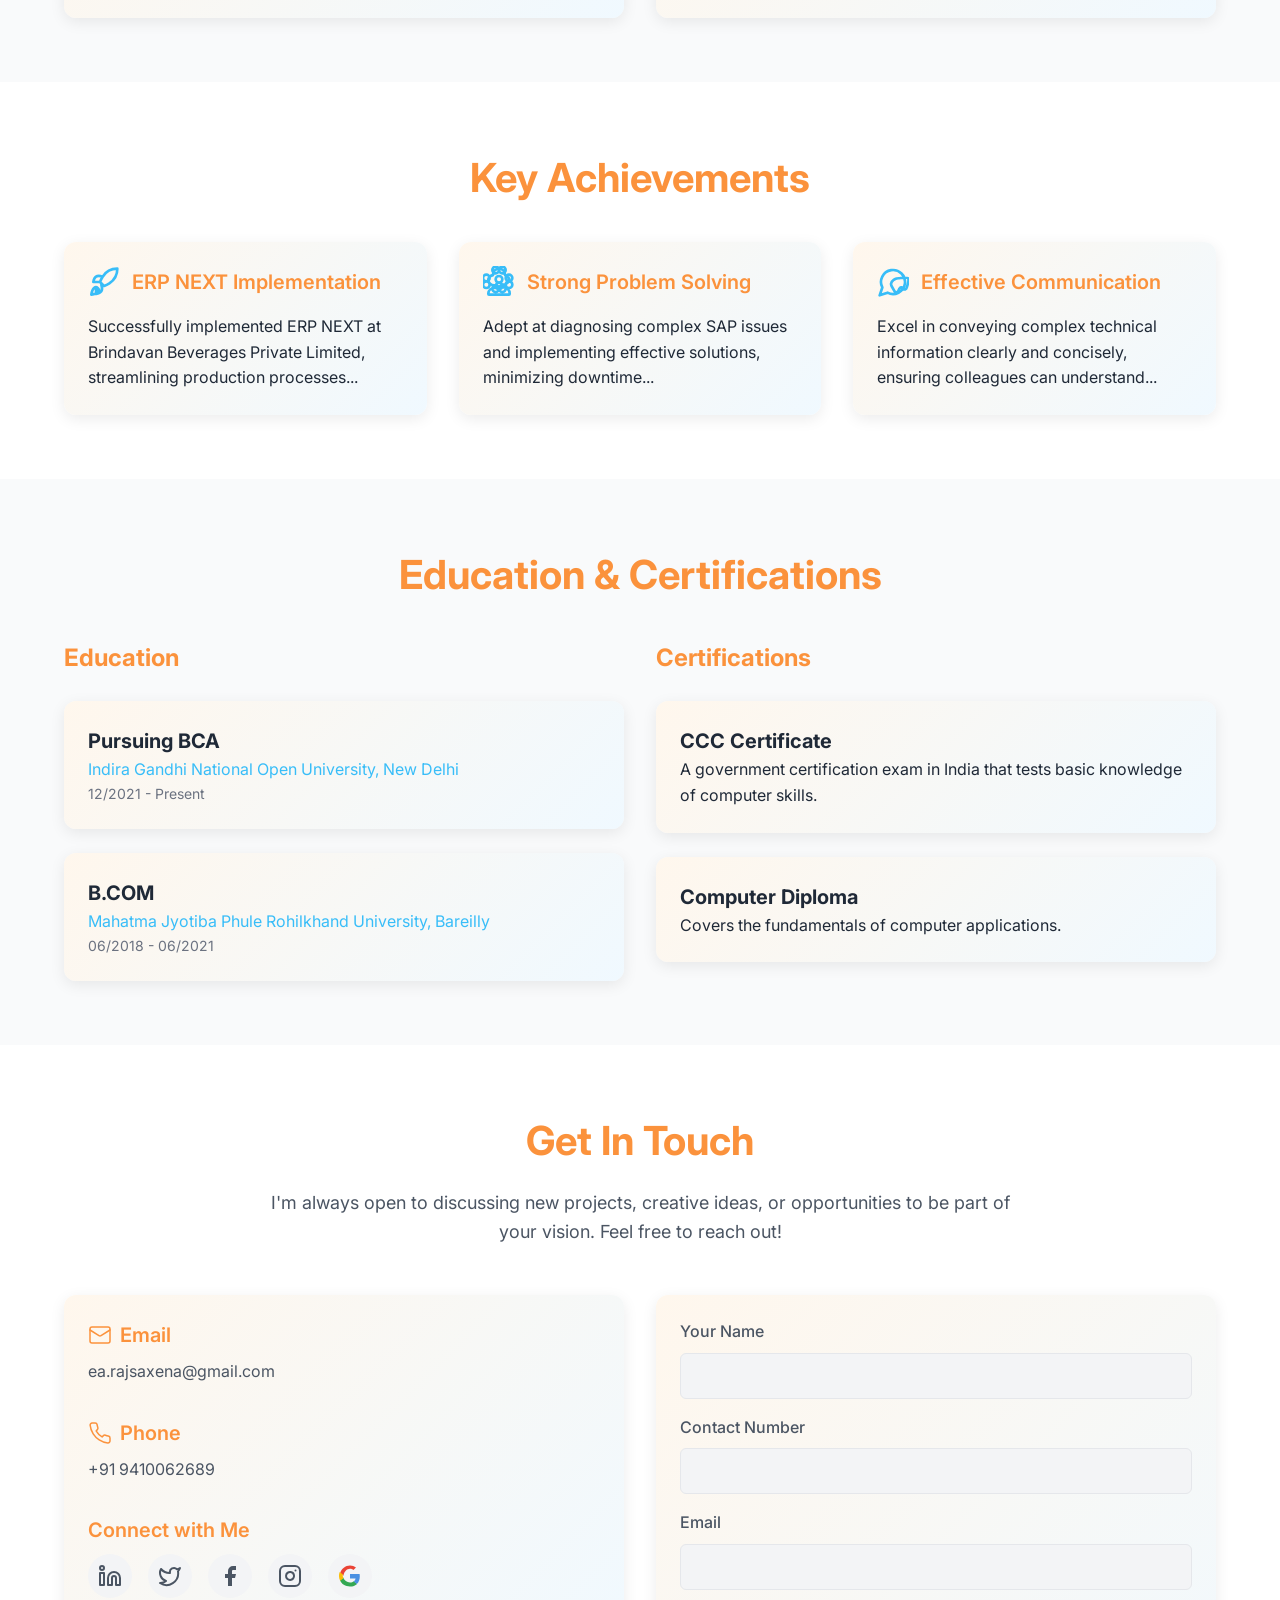
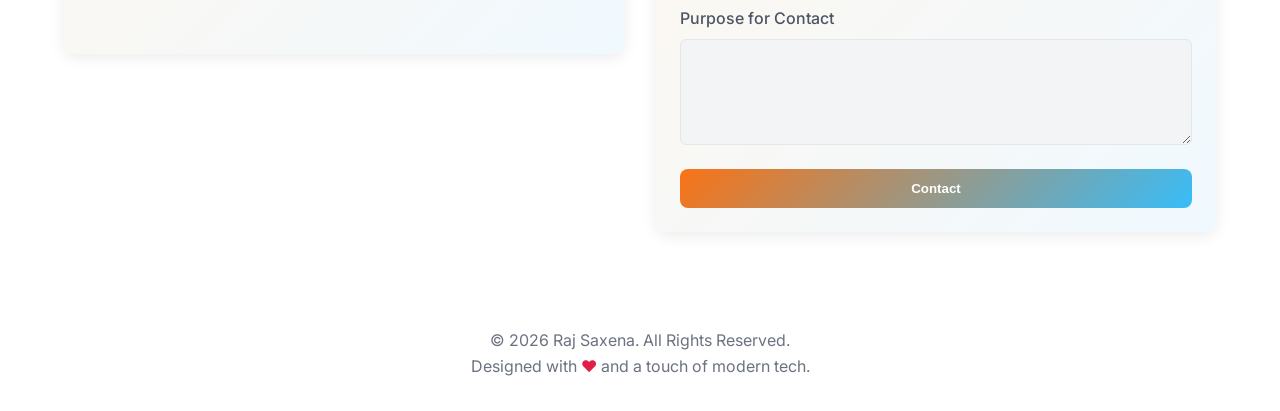
==== commit 3918ac82: "Rename index1.html to index.html" ====
--- a/index.html
+++ b/index.html
@@ -4,12 +4,12 @@
 <head>
     <meta charset="UTF-8">
     <meta name="viewport" content="width=device-width, initial-scale=1.0">
-    <title>Under Maintenance | Raj Saxena</title>
-    <!-- Using the same favicon from your portfolio -->
+    <title>Raj Saxena</title>
+    <link rel="stylesheet" href="Style.css">
     <link rel="shortcut icon" href="logo.png" type="image/x-icon">
     <link href="https://fonts.googleapis.com/css2?family=Inter:wght@300;400;500;600;700;800&display=swap"
         rel="stylesheet">
-
+    
     <!-- Inline script to set theme before page renders to prevent flashing -->
     <script>
         if (localStorage.getItem('color-theme') === 'light' || (!('color-theme' in localStorage) && window.matchMedia('(prefers-color-scheme: light)').matches)) {
@@ -18,365 +18,326 @@
             document.documentElement.classList.remove('light');
         }
     </script>
-
-    <style>
-        /*================================================
-          CSS VARIABLES & THEME SETUP
-        ================================================*/
-        :root {
-            /* Dark Theme (Default) */
-            --color-bg: #111827;
-            --color-bg-secondary: #1F2937;
-            --color-text-primary: #E5E7EB;
-            --color-text-secondary: #D1D5DB;
-            --color-text-muted: #9CA3AF;
-            --color-accent-primary: #3B82F6;
-            --color-accent-primary-hover: #2563EB;
-            --color-accent-secondary: #60A5FA;
-            --color-accent-tertiary: #93C5FD;
-            --color-border: #374151;
-            --shadow-color: rgba(0, 0, 0, 0.2);
-            --gradient-card: var(--color-bg-secondary);
-        }
-
-        html.light {
-            /* Light Theme */
-            --color-bg: #F9FAFB;
-            --color-bg-secondary: #FFFFFF;
-            --color-text-primary: #1F2937;
-            --color-text-secondary: #4B5563;
-            --color-text-muted: #6B7280;
-            --color-accent-primary: #F97316;
-            /* Orange */
-            --color-accent-primary-hover: #EA580C;
-            /* Darker Orange */
-            --color-accent-secondary: #38BDF8;
-            /* Sky Blue */
-            --color-accent-tertiary: #fb923c;
-            /* Lighter Orange */
-            --color-border: #E5E7EB;
-            --shadow-color: rgba(0, 0, 0, 0.08);
-            --gradient-card: linear-gradient(135deg, #fff7ed 0%, #f0f9ff 100%);
-            /* Orange-50 to Sky-50 */
-        }
-
-        /*================================================
-          ANIMATIONS
-        ================================================*/
-        @keyframes fadeInSlideUp {
-            from {
-                opacity: 0;
-                transform: translateY(20px);
-            }
-
-            to {
-                opacity: 1;
-                transform: translateY(0);
-            }
-        }
-
-        @keyframes rotateCog {
-            from {
-                transform: rotate(0deg);
-            }
-
-            to {
-                transform: rotate(360deg);
-            }
-        }
-
-        /*================================================
-          BASE & PAGE STYLES
-        ================================================*/
-        * {
-            margin: 0;
-            padding: 0;
-            box-sizing: border-box;
-        }
-
-        html {
-            scroll-behavior: smooth;
-        }
-
-        body {
-            font-family: 'Inter', sans-serif;
-            background-color: var(--color-bg);
-            color: var(--color-text-primary);
-            transition: background-color 0.3s ease, color 0.3s ease;
-            line-height: 1.6;
-            display: flex;
-            flex-direction: column;
-            min-height: 100vh;
-            overflow: hidden;
-            /* Prevent scrollbars from animations */
-        }
-
-        .maintenance-container {
-            flex-grow: 1;
-            display: flex;
-            align-items: center;
-            justify-content: center;
-            text-align: center;
-            padding: 2rem 1.5rem;
-        }
-
-        .maintenance-card {
-            background: var(--gradient-card);
-            border-radius: 0.75rem;
-            padding: 2.5rem;
-            box-shadow: 0 4px 20px var(--shadow-color);
-            max-width: 500px;
-            width: 100%;
-        }
-
-        /* Staggered animation for card elements */
-        .maintenance-card>* {
-            opacity: 0;
-            /* Start invisible */
-            animation: fadeInSlideUp 0.7s 0.2s ease-out forwards;
-        }
-
-        .maintenance-icon {
-            animation-delay: 0.2s;
-        }
-
-        .maintenance-title {
-            animation-delay: 0.4s;
-        }
-
-        .maintenance-text:nth-of-type(1) {
-            animation-delay: 0.6s;
-        }
-
-        .maintenance-text:nth-of-type(2) {
-            animation-delay: 0.8s;
-        }
-
-        .contact-social-icons {
-            animation-delay: 1.0s;
-        }
-
-        .maintenance-icon {
-            color: var(--color-accent-primary);
-            margin-bottom: 1.5rem;
-        }
-
-        /* Apply rotating animation to the SVG icon */
-        .maintenance-icon svg {
-            animation: rotateCog 12s linear infinite;
-        }
-
-        .maintenance-title {
-            font-size: 2.25rem;
-            font-weight: 700;
-            color: var(--color-accent-tertiary);
-            margin-bottom: 1rem;
-        }
-
-        .maintenance-text {
-            color: var(--color-text-secondary);
-            margin-bottom: 2rem;
-        }
-
-        .contact-social-icons {
-            display: flex;
-            flex-wrap: wrap;
-            gap: 1rem;
-            justify-content: center;
-            margin-top: 1rem;
-        }
-
-        .social-icon-bg {
-            display: grid;
-            place-items: center;
-            width: 44px;
-            height: 44px;
-            background-color: var(--color-bg);
-            border-radius: 50%;
-            color: var(--color-text-primary);
-            transition: background-color 0.3s, color 0.3s, transform 0.2s;
-            text-decoration: none;
-        }
-
-        .social-icon-bg:hover {
-            background-color: var(--color-accent-primary);
-            color: #fff;
-            transform: translateY(-3px) scale(1.1);
-        }
-
-        .social-icon-bg svg {
-            width: 24px;
-            height: 24px;
-        }
-
-        /*================================================
-          THEME TOGGLE FIX & ANIMATION
-        ================================================*/
-        .theme-toggle-btn {
-            position: absolute;
-            top: 1.5rem;
-            right: 1.5rem;
-            background: none;
-            border: none;
-            cursor: pointer;
-            padding: 0;
-            color: var(--color-text-muted);
-            transition: color 0.2s ease;
-            width: 1.75rem;
-            /* Set fixed size for positioning */
-            height: 1.75rem;
-        }
-
-        .theme-toggle-btn:hover {
-            color: var(--color-accent-secondary);
-        }
-
-        .theme-toggle-btn .icon {
-            position: absolute;
-            top: 0;
-            left: 0;
-            width: 100%;
-            height: 100%;
-            transition: opacity 0.3s ease, transform 0.3s ease;
-        }
-
-        /* Default state (Dark Mode) */
-        #theme-toggle-light-icon {
-            opacity: 0;
-            transform: scale(0.7) rotate(-90deg);
-        }
-
-        #theme-toggle-dark-icon {
-            opacity: 1;
-            transform: scale(1) rotate(0);
-        }
-
-        /* State for Light Mode */
-        html.light #theme-toggle-light-icon {
-            opacity: 1;
-            transform: scale(1) rotate(0);
-        }
-
-        html.light #theme-toggle-dark-icon {
-            opacity: 0;
-            transform: scale(0.7) rotate(90deg);
-        }
-
-        /*================================================
-          FOOTER
-        ================================================*/
-        .site-footer {
-            background-color: transparent;
-            text-align: center;
-            padding: 2rem;
-            color: var(--color-text-muted);
-            font-size: 0.875rem;
-            opacity: 0;
-            animation: fadeInSlideUp 0.7s 1.2s ease-out forwards;
-        }
-    </style>
 </head>
 
 <body>
 
-    <!-- Theme Toggle Button -->
-    <button id="theme-toggle" type="button" class="theme-toggle-btn" aria-label="Toggle theme">
-        <svg id="theme-toggle-dark-icon" class="icon" fill="currentColor" viewBox="0 0 20 20">
-            <path d="M17.293 13.293A8 8 0 016.707 2.707a8.001 8.001 0 1010.586 10.586z"></path>
-        </svg>
-        <svg id="theme-toggle-light-icon" class="icon" fill="currentColor" viewBox="0 0 20 20">
-            <path
-                d="M10 2a1 1 0 011 1v1a1 1 0 11-2 0V3a1 1 0 011-1zm4 8a4 4 0 11-8 0 4 4 0 018 0zm-.464 4.95l.707.707a1 1 0 001.414-1.414l-.707-.707a1 1 0 00-1.414 1.414zm2.12-10.607a1 1 0 010 1.414l-.706.707a1 1 0 11-1.414-1.414l.707-.707a1 1 0 011.414 0zM17 11a1 1 0 100-2h-1a1 1 0 100 2h1zm-7 4a1 1 0 011 1v1a1 1 0 11-2 0v-1a1 1 0 011-1zM5.05 6.464A1 1 0 106.465 5.05l-.708-.707a1 1 0 00-1.414 1.414l.707.707zm-.707 8.486a1 1 0 011.414 0l.707-.707a1 1 0 111.414 1.414l-.707-.707a1 1 0 01-1.414 0zM3 11a1 1 0 100 2H2a1 1 0 100-2h1z"
-                fill-rule="evenodd" clip-rule="evenodd"></path>
-        </svg>
-    </button>
-
-    <main class="maintenance-container">
-        <div class="maintenance-card">
-            <div class="maintenance-icon">
-                <svg xmlns="http://www.w3.org/2000/svg" width="64" height="64" viewBox="0 0 24 24" fill="none"
-                    stroke="currentColor" stroke-width="1.5" stroke-linecap="round" stroke-linejoin="round">
-                    <path
-                        d="M12.22 2h-.44a2 2 0 0 0-2 2v.18a2 2 0 0 1-1 1.73l-.43.25a2 2 0 0 1-2 0l-.15-.08a2 2 0 0 0-2.73.73l-.22.38a2 2 0 0 0 .73 2.73l.15.1a2 2 0 0 1 0 2l-.15.08a2 2 0 0 0-.73 2.73l.22.38a2 2 0 0 0 2.73.73l.15-.08a2 2 0 0 1 2 0l.43.25a2 2 0 0 1 1 1.73V20a2 2 0 0 0 2 2h.44a2 2 0 0 0 2-2v-.18a2 2 0 0 1 1-1.73l.43-.25a2 2 0 0 1 2 0l.15.08a2 2 0 0 0 2.73-.73l.22-.38a2 2 0 0 0-.73-2.73l-.15-.08a2 2 0 0 1 0-2l.15-.08a2 2 0 0 0 .73-2.73l-.22-.38a2 2 0 0 0-2.73-.73l-.15.08a2 2 0 0 1-2 0l-.43-.25a2 2 0 0 1-1-1.73V4a2 2 0 0 0-2-2z" />
-                    <circle cx="12" cy="12" r="3" />
-                </svg>
-            </div>
-            <h1 class="maintenance-title">System Maintenance in Progress</h1>
-            <p class="maintenance-text">
-                We're currently performing some upgrades to make your experience even better. We'll be back online
-                shortly. Thank you for your patience!
-            </p>
-            <p class="maintenance-text" style="color: var(--color-text-muted); font-size: 0.9rem; margin-bottom: 0;">In
-                the meantime, you can connect with me here:</p>
-            <div class="contact-social-icons">
-                <a href="https://linkedin.com/in/mysparkal" target="_blank" class="social-icon-bg"
-                    aria-label="LinkedIn"><svg xmlns="http://www.w3.org/2000/svg" width="24" height="24"
-                        viewBox="0 0 24 24" fill="none" stroke="currentColor" stroke-width="2" stroke-linecap="round"
-                        stroke-linejoin="round">
-                        <path d="M16 8a6 6 0 0 1 6 6v7h-4v-7a2 2 0 0 0-2-2 2 2 0 0 0-2 2v7h-4v-7a6 6 0 0 1 6-6z" />
-                        <rect width="4" height="12" x="2" y="9" />
-                        <circle cx="4" cy="4" r="2" />
-                    </svg></a>
-                <a href="https://x.com/mysparkal" target="_blank" class="social-icon-bg" aria-label="X"><svg
-                        xmlns="http://www.w3.org/2000/svg" width="24" height="24" viewBox="0 0 24 24" fill="none"
-                        stroke="currentColor" stroke-width="2" stroke-linecap="round" stroke-linejoin="round">
-                        <path
-                            d="M22 4s-.7 2.1-2 3.4c1.6 10-9.4 17.3-18 11.6 2.2.1 4.4-.6 6-2C3 15.5.5 9.6 3 5c2.2 2.6 5.6 4.1 9 4-.9-4.2 4-6.6 7-3.8 1.1 0 3-1.2 3-1.2z" />
-                    </svg></a>
-                <a href="https://facebook.com/mysparkal" target="_blank" class="social-icon-bg"
-                    aria-label="Facebook"><svg xmlns="http://www.w3.org/2000/svg" width="24" height="24"
-                        viewBox="0 0 24 24" fill="currentColor">
-                        <path d="M18 2h-3a5 5 0 0 0-5 5v3H7v4h3v8h4v-8h3l1-4h-4V7a1 1 0 0 1 1-1h3z" />
-                    </svg></a>
-                <a href="https://instagram.com/mysparkal" target="_blank" class="social-icon-bg"
-                    aria-label="Instagram"><svg xmlns="http://www.w3.org/2000/svg" width="24" height="24"
-                        viewBox="0 0 24 24" fill="none" stroke="currentColor" stroke-width="2" stroke-linecap="round"
-                        stroke-linejoin="round">
-                        <rect width="20" height="20" x="2" y="2" rx="5" ry="5" />
-                        <path d="M16 11.37A4 4 0 1 1 12.63 8 4 4 0 0 1 16 11.37z" />
-                        <line x1="17.5" x2="17.51" y1="6.5" y2="6.5" />
-                    </svg></a>
-                <a href="https://g.dev/mysparkal" target="_blank" class="social-icon-bg"
-                    aria-label="Google Developers"><svg xmlns="http://www.w3.org/2000/svg" width="24" height="24"
-                        viewBox="0 0 48 48">
-                        <path fill="#EA4335"
-                            d="M24 9.5c3.15 0 5.6 1.37 6.89 2.52l5.06-4.91C32.5 4.4 28.74 3 24 3 14.72 3 6.97 9.64 4.33 18.26l6.59 5.12C12.24 15.07 17.57 9.5 24 9.5z" />
-                        <path fill="#34A853"
-                            d="M24 44.98c5.78 0 10.63-1.91 14.18-5.18l-6.57-5.47C29.65 36.03 27.1 36.9 24 36.9c-6.28 0-11.63-4.24-13.54-9.94l-6.6 5.1C6.98 40.52 14.92 44.98 24 44.98z" />
-                        <path fill="#4A90E2"
-                            d="M43.6 24.54c0-1.65-.15-3.24-.43-4.77H24v9.02h11.12c-.48 2.45-1.91 4.54-4.11 5.94l6.57 5.47C41.96 36.03 43.6 30.74 43.6 24.54z" />
-                        <path fill="#FBBC05"
-                            d="M10.46 26.96A14.58 14.58 0 0 1 9.44 24c0-.98.17-1.93.48-2.83l-6.6-5.11A21.946 21.946 0 0 0 2 24c0 3.47.83 6.76 2.32 9.7l6.59-5.12h-.45z" />
-                    </svg></a>
+    <!-- Header -->
+    <header id="header" class="site-header">
+        <div class="container header-container">
+            <a href="#" class="logo">Raj Saxena</a>
+            <nav class="main-nav">
+                <a href="#hero" class="nav-link active">Home</a>
+                <a href="projects.html" class="nav-link">Projects</a>
+                <a href="#about" class="nav-link">About</a>
+                <a href="#experience" class="nav-link">Experience</a>
+                <a href="#skills" class="nav-link">Skills</a>
+                <a href="#achievements" class="nav-link">Achievements</a>
+                <a href="#education" class="nav-link">Education</a>
+                <a href="#contact" class="nav-link">Contact</a>
+            </nav>
+            <div class="header-actions">
+                <a href="https://linkedin.com/in/mysparkal" target="_blank" class="social-icon" aria-label="LinkedIn">
+                    <svg xmlns="http://www.w3.org/2000/svg" width="24" height="24" viewBox="0 0 24 24" fill="none" stroke="currentColor" stroke-width="2" stroke-linecap="round" stroke-linejoin="round"><path d="M16 8a6 6 0 0 1 6 6v7h-4v-7a2 2 0 0 0-2-2 2 2 0 0 0-2 2v7h-4v-7a6 6 0 0 1 6-6z" /><rect width="4" height="12" x="2" y="9" /><circle cx="4" cy="4" r="2" /></svg>
+                </a>
+                <a href="https://x.com/mysparkal" target="_blank" class="social-icon" aria-label="X">
+                    <svg xmlns="http://www.w3.org/2000/svg" width="24" height="24" viewBox="0 0 24 24" fill="none" stroke="currentColor" stroke-width="2" stroke-linecap="round" stroke-linejoin="round"><path d="M22 4s-.7 2.1-2 3.4c1.6 10-9.4 17.3-18 11.6 2.2.1 4.4-.6 6-2C3 15.5.5 9.6 3 5c2.2 2.6 5.6 4.1 9 4-.9-4.2 4-6.6 7-3.8 1.1 0 3-1.2 3-1.2z" /></svg>
+                </a>
+                <button id="theme-toggle" type="button" class="social-icon theme-toggle-btn">
+                    <svg id="theme-toggle-dark-icon" class="icon" fill="currentColor" viewBox="0 0 20 20"><path d="M17.293 13.293A8 8 0 016.707 2.707a8.001 8.001 0 1010.586 10.586z"></path></svg>
+                    <svg id="theme-toggle-light-icon" class="icon" fill="currentColor" viewBox="0 0 20 20"><path d="M10 2a1 1 0 011 1v1a1 1 0 11-2 0V3a1 1 0 011-1zm4 8a4 4 0 11-8 0 4 4 0 018 0zm-.464 4.95l.707.707a1 1 0 001.414-1.414l-.707-.707a1 1 0 00-1.414 1.414zm2.12-10.607a1 1 0 010 1.414l-.706.707a1 1 0 11-1.414-1.414l.707-.707a1 1 0 011.414 0zM17 11a1 1 0 100-2h-1a1 1 0 100 2h1zm-7 4a1 1 0 011 1v1a1 1 0 11-2 0v-1a1 1 0 011-1zM5.05 6.464A1 1 0 106.465 5.05l-.708-.707a1 1 0 00-1.414 1.414l.707.707zm-.707 8.486a1 1 0 011.414 0l.707-.707a1 1 0 111.414 1.414l-.707-.707a1 1 0 01-1.414 0zM3 11a1 1 0 100 2H2a1 1 0 100-2h1z" fill-rule="evenodd" clip-rule="evenodd"></path></svg>
+                </button>
+            </div>
+             <div class="mobile-header-actions">
+                 <button id="theme-toggle-mobile" type="button" class="social-icon theme-toggle-btn">
+                    <svg id="theme-toggle-dark-icon-mobile" class="icon" fill="currentColor" viewBox="0 0 20 20"><path d="M17.293 13.293A8 8 0 016.707 2.707a8.001 8.001 0 1010.586 10.586z"></path></svg>
+                    <svg id="theme-toggle-light-icon-mobile" class="icon" fill="currentColor" viewBox="0 0 20 20"><path d="M10 2a1 1 0 011 1v1a1 1 0 11-2 0V3a1 1 0 011-1zm4 8a4 4 0 11-8 0 4 4 0 018 0zm-.464 4.95l.707.707a1 1 0 001.414-1.414l-.707-.707a1 1 0 00-1.414 1.414zm2.12-10.607a1 1 0 010 1.414l-.706.707a1 1 0 11-1.414-1.414l.707-.707a1 1 0 011.414 0zM17 11a1 1 0 100-2h-1a1 1 0 100 2h1zm-7 4a1 1 0 011 1v1a1 1 0 11-2 0v-1a1 1 0 011-1zM5.05 6.464A1 1 0 106.465 5.05l-.708-.707a1 1 0 00-1.414 1.414l.707.707zm-.707 8.486a1 1 0 011.414 0l.707-.707a1 1 0 111.414 1.414l-.707-.707a1 1 0 01-1.414 0zM3 11a1 1 0 100 2H2a1 1 0 100-2h1z" fill-rule="evenodd" clip-rule="evenodd"></path></svg>
+                </button>
+                <button id="mobile-menu-button" class="mobile-menu-toggle">
+                    <svg xmlns="http://www.w3.org/2000/svg" width="28" height="28" viewBox="0 0 24 24"><path d="M4 6h16v2H4zm0 5h16v2H4zm0 5h16v2H4z"/></svg>
+                </button>
             </div>
         </div>
+    </header>
+
+    <!-- Mobile Menu -->
+    <div id="mobile-menu" class="mobile-menu">
+        <button id="mobile-menu-close-button" class="mobile-menu-close">
+             <svg xmlns="http://www.w3.org/2000/svg" width="24" height="24" viewBox="0 0 24 24" stroke-width="2" stroke="currentColor" fill="none" stroke-linecap="round" stroke-linejoin="round"><path stroke="none" d="M0 0h24v24H0z" fill="none"/><path d="M18 6l-12 12" /><path d="M6 6l12 12" /></svg>
+        </button>
+        <a href="#hero" class="nav-link">Home</a>
+        <a href="projects.html" class="nav-link">Projects</a>
+        <a href="#about" class="nav-link">About</a>
+        <a href="#experience" class="nav-link">Experience</a>
+        <a href="#skills" class="nav-link">Skills</a>
+        <a href="#achievements" class="nav-link">Achievements</a>
+        <a href="#education" class="nav-link">Education</a>
+        <a href="#contact" class="nav-link">Contact</a>
+        <div class="mobile-menu-divider">
+            <h3>Connect</h3>
+            <div class="mobile-social-icons">
+                 <a href="https://linkedin.com/in/mysparkal" target="_blank" class="social-icon" aria-label="LinkedIn"><svg xmlns="http://www.w3.org/2000/svg" width="24" height="24" viewBox="0 0 24 24" fill="none" stroke="currentColor" stroke-width="2" stroke-linecap="round" stroke-linejoin="round"><path d="M16 8a6 6 0 0 1 6 6v7h-4v-7a2 2 0 0 0-2-2 2 2 0 0 0-2 2v7h-4v-7a6 6 0 0 1 6-6z" /><rect width="4" height="12" x="2" y="9" /><circle cx="4" cy="4" r="2" /></svg></a>
+                 <a href="https://x.com/mysparkal" target="_blank" class="social-icon" aria-label="X"><svg xmlns="http://www.w3.org/2000/svg" width="24" height="24" viewBox="0 0 24 24" fill="none" stroke="currentColor" stroke-width="2" stroke-linecap="round" stroke-linejoin="round"><path d="M22 4s-.7 2.1-2 3.4c1.6 10-9.4 17.3-18 11.6 2.2.1 4.4-.6 6-2C3 15.5.5 9.6 3 5c2.2 2.6 5.6 4.1 9 4-.9-4.2 4-6.6 7-3.8 1.1 0 3-1.2 3-1.2z" /></svg></a>
+                 <a href="https://facebook.com/mysparkal" target="_blank" class="social-icon" aria-label="Facebook"><svg xmlns="http://www.w3.org/2000/svg" width="24" height="24" viewBox="0 0 24 24" fill="currentColor"><path d="M18 2h-3a5 5 0 0 0-5 5v3H7v4h3v8h4v-8h3l1-4h-4V7a1 1 0 0 1 1-1h3z" /></svg></a>
+                 <a href="https://instagram.com/mysparkal" target="_blank" class="social-icon" aria-label="Instagram"><svg xmlns="http://www.w3.org/2000/svg" width="24" height="24" viewBox="0 0 24 24" fill="none" stroke="currentColor" stroke-width="2" stroke-linecap="round" stroke-linejoin="round"><rect width="20" height="20" x="2" y="2" rx="5" ry="5" /><path d="M16 11.37A4 4 0 1 1 12.63 8 4 4 0 0 1 16 11.37z" /><line x1="17.5" x2="17.51" y1="6.5" y2="6.5" /></svg></a>
+            </div>
+        </div>
+    </div>
+
+    <main>
+        <!-- Hero Section -->
+        <section id="hero" class="hero-section animated-section">
+            <div class="container">
+                <div class="grid-2-col hero-grid">
+                    <div class="hero-content">
+                        <h1 class="hero-title">RAJ SAXENA</h1>
+                        <p class="hero-subtitle">ERP & SAP Integration Specialist</p>
+                        <p class="hero-description">
+                            Leveraging profound expertise in ERP solutions and SAP integration to transform business operations through meticulous system integration and process optimization. Committed to empowering teams by delivering innovative technological frameworks and comprehensive support.
+                        </p>
+                        <div class="hero-buttons">
+                            <a href="https://drive.usercontent.google.com/download?id=1Ys3G4avKZVdgWDQMN4wJlgiaQHlyATZ5&export=download&authuser=0&confirm=t&uuid=3ddcc4d5-b54e-4630-8452-ea43ba74e4e2&at=ABswASacqmo741M9_qurZuznwQJ3:1784262592253" target="_blank" class="btn btn-primary">Download CV</a>
+                            <a href="#contact" class="btn btn-primary">Get In Touch</a>
+                        </div>
+                    </div>
+                    <div class="hero-image-container">
+                        <img src="IMAGE.jpg" alt="Raj Saxena" class="hero-image" onerror="this.onerror=null; this.src='https://placehold.co/400x400/CCCCCC/FFFFFF?text=Image+Not+Found';">
+                    </div>
+                </div>
+            </div>
+        </section>
+
+        <!-- About Section -->
+        <section id="about" class="section animated-section">
+            <div class="container">
+                <h2 class="section-title">About Me</h2>
+                <div class="grid-2-col">
+                    <div class="card">
+                        <h3 class="card-title">Professional Summary</h3>
+                        <p>Experienced ERP Executive with 4+ years of expertise in the IT Department. Proficient in managing and supporting Open ERP, SAP systems (including SAP S/4 HANA), and ERP NEXT. Skilled in handling SAP PP (Production Planning) and QM (Quality Management) modules. Successfully implemented ERP NEXT at Brindavan Beverages Private Limited. Adept at providing technical support, training departments, and resolving queries related to SAP and production processes. Experienced in generating reports on SAP and Excel, with strong knowledge of Excel. Excellent communication and problem-solving skills. Proven ability to enhance system efficiency and ensure seamless ERP operations.</p>
+                    </div>
+                    <div class="card">
+                        <h3 class="card-title">Passions & Hobbies</h3>
+                        <p>I thrive on the challenge of identifying issues, analyzing root causes, and implementing effective solutions. Dedicated to empowering colleagues through training sessions and one-on-one mentoring, ensuring they have the skills and understanding needed to excel.</p>
+                        <h4 class="card-subtitle">My Hobbies Include:</h4>
+                        <ul class="hobby-list">
+                            <li><svg xmlns="http://www.w3.org/2000/svg" width="20" height="20" viewBox="0 0 24 24" fill="none" stroke="currentColor" stroke-width="2" stroke-linecap="round" stroke-linejoin="round"><g fill="none" stroke="currentColor" stroke-linecap="round" stroke-linejoin="round" stroke-width="2"><path d="m3 21 4-4" /><path d="m18.5 5.5-4.303 4.303a2.5 2.5 0 0 0 0 3.535l.808.808a2.5 2.5 0 0 0 3.535 0L22 10.848V8h-2.152Z" /><path d="m14.5 9.5.808.808a2.5 2.5 0 0 0 3.535 0L22 7.152V5h-2.152l-3.697 3.697a2.5 2.5 0 0 0 0 3.535L17 13" /><path d="M21 3 3 21" /></g></svg>Playing Cricket</li>
+                            <li><svg xmlns="http://www.w3.org/2000/svg" width="20" height="20" viewBox="0 0 24 24" fill="none" stroke="currentColor" stroke-width="2" stroke-linecap="round" stroke-linejoin="round"><path d="M17.8 19.2 16 11l3.5-3.5C21 6 21.5 4 21 3c-1-.5-3 0-4.5 1.5L13 8 4.8 6.2c-.5-.1-.9.1-1.1.5l-.3.5c-.2.5-.1 1 .3 1.3L9 12l-2 3H4l-1 1 3 2 2 3 1-1v-3l3-2 3.5 5.3c.3.4.8.5 1.3.3l.5-.2c.4-.3.6-.7.5-1.2z" /></svg>Traveling</li>
+                            <li><svg xmlns="http://www.w3.org/2000/svg" width="20" height="20" viewBox="0 0 24 24" fill="none" stroke="currentColor" stroke-width="2" stroke-linecap="round" stroke-linejoin="round"><path d="m18 16 4-4-4-4m-12 8 4-4-4-4m8.5-4-5 16" /></svg>Coding</li>
+                            <li><svg xmlns="http://www.w3.org/2000/svg" width="20" height="20" viewBox="0 0 24 24" fill="none" stroke="currentColor" stroke-width="2" stroke-linecap="round" stroke-linejoin="round"><path d="M19.439 7.561C21.214 9.336 22 11.899 22 14.5V15a1 1 0 0 1-1 1h-3.5v3.5a1 1 0 0 1-1 1H15c-2.601 0-5.164-.786-6.939-2.561S4 15.101 4 12.5V12a1 1 0 0 1 1-1h3.5V7.5a1 1 0 0 1 1-1H11c2.601 0 5.164.786 6.939 2.561z" /><path d="M12.5 12H11v1.5a1 1 0 0 0 1 1h1.5V11a1 1 0 0 0-1-1z" /></svg>Solving Problems</li>
+                            <li><svg xmlns="http://www.w3.org/2000/svg" width="20" height="20" viewBox="0 0 24 24" fill="none" stroke="currentColor" stroke-width="2" stroke-linecap="round" stroke-linejoin="round"><path d="M15 14c.2-1 .7-1.7 1.5-2.5C17.7 10.2 18 9 18 7c0-2.2-1.8-4-4-4S9.8 4.8 9.8 7c0 2 .3 3.2 1.5 4.5.8.8 1.3 1.5 1.5 2.5M9 18h6m-5 4h4" /></svg>Exploring New Technologies</li>
+                        </ul>
+                    </div>
+                </div>
+            </div>
+        </section>
+
+        <!-- Experience Section -->
+        <section id="experience" class="section section-alt animated-section">
+            <div class="container">
+                <h2 class="section-title">Work Experience</h2>
+                <div class="experience-list">
+                    <div class="card">
+                        <div class="card-header">
+                            <h3 class="card-title">ERP Executive</h3>
+                            <span>12/2024 - Present</span>
+                        </div>
+                        <p class="card-company">Designco Private Limited, Moradabad</p>
+                        <ul class="details-list">
+                            <li>Managing SAP PP, QM, and PM modules, ensuring efficient system operations and user support.</li>
+                            <li>Providing technical expertise for ERP systems to optimize production, quality, and maintenance.</li>
+                            <li>Conducting training sessions and resolving complex SAP and production workflow queries.</li>
+                            <li>Overseeing goods movement and streamlining operations using Open ERP and SAP.</li>
+                            <li>Generating comprehensive reports with SAP and Excel for data-driven decision-making.</li>
+                        </ul>
+                    </div>
+                    <div class="card">
+                         <div class="card-header">
+                            <h3 class="card-title">IT Executive</h3>
+                            <span>07/2024 - 11/2024</span>
+                        </div>
+                        <p class="card-company">Brindavan Beverages Private Limited, Bareilly</p>
+                        <ul class="details-list">
+                            <li>Played a key role in implementing the ERP system, ensuring smooth transition and integration.</li>
+                            <li>Designed and developed new production processes within the ERP framework.</li>
+                            <li>Delivered training sessions to all departments on the new ERP system.</li>
+                            <li>Customized and configured ERP modules to align with specific production and operational needs.</li>
+                            <li>Provided ongoing support and troubleshooting for the ERP system post-implementation.</li>
+                        </ul>
+                    </div>
+                    <div class="card">
+                         <div class="card-header">
+                            <h3 class="card-title">ERP Executive</h3>
+                            <span>04/2021 - 06/2024</span>
+                        </div>
+                        <p class="card-company">Designco Private Limited, Moradabad</p>
+                        <ul class="details-list">
+                            <li>Specialized in ERP systems and providing technical support for SAP PP and QM modules.</li>
+                            <li>Managed goods movement and optimized inventory and logistics using Open ERP.</li>
+                            <li>Oversaw configuration, maintenance, and user support of SAP PP and QM modules.</li>
+                            <li>Conducted training sessions to enhance SAP proficiency and resolved related queries.</li>
+                            <li>Generated detailed reports using SAP, Excel, and SQL.</li>
+                        </ul>
+                    </div>
+                </div>
+            </div>
+        </section>
+
+        <!-- Skills Section -->
+        <section id="skills" class="section animated-section">
+            <div class="container">
+                <h2 class="section-title">Skills</h2>
+                <div class="grid-2-col">
+                    <div class="card">
+                        <h3 class="card-title">Technical Skills</h3>
+                        <div class="tag-container">
+                            <span class="tag">SAP PP</span><span class="tag">SAP QM</span><span class="tag">SAP PM</span><span class="tag">SAP S4 HANA</span><span class="tag">Open ERP</span><span class="tag">ERP NEXT</span><span class="tag">Goods Movement</span><span class="tag">MS Excel</span><span class="tag">SQL</span>
+                        </div>
+                    </div>
+                    <div class="card">
+                        <h3 class="card-title">Professional Skills</h3>
+                        <div class="tag-container">
+                            <span class="tag">ERP Implementation</span><span class="tag">Technical Support</span><span class="tag">Problem Solving</span><span class="tag">Communication</span><span class="tag">Training & Mentoring</span><span class="tag">Process Optimization</span>
+                        </div>
+                    </div>
+                </div>
+            </div>
+        </section>
+
+        <!-- Achievements Section -->
+        <section id="achievements" class="section section-alt animated-section">
+            <div class="container">
+                <h2 class="section-title">Key Achievements</h2>
+                <div class="grid-3-col">
+                    <div class="card">
+                        <div class="card-icon-header">
+                           <svg xmlns="http://www.w3.org/2000/svg" width="32" height="32" viewBox="0 0 24 24" fill="none" stroke="currentColor" stroke-width="2" stroke-linecap="round" stroke-linejoin="round"><path d="M4.5 16.5c-1.5 1.26-2 5-2 5s3.74-.5 5-2c.71-.84.7-2.13-.09-2.91a2.18 2.18 0 0 0-2.91-.09zM12 15l-3-3a22 22 0 0 1 2-3.95A12.87 12.87 0 0 1 22 2c0 2.72-.78 7.5-6 11a22.35 22.35 0 0 1-4 2zM9 12H4s.55-3.03 2-4c1.62-1.08 5 0 5 0m-5 8v5s3.03-.55 4-2c1.08-1.62 0-5 0-5" /></svg>
+                           <h3>ERP NEXT Implementation</h3>
+                        </div>
+                        <p>Successfully implemented ERP NEXT at Brindavan Beverages Private Limited, streamlining production processes...</p>
+                    </div>
+                     <div class="card">
+                        <div class="card-icon-header">
+                           <svg xmlns="http://www.w3.org/2000/svg" width="32" height="32" viewBox="0 0 24 24" fill="none" stroke="currentColor" stroke-width="2" stroke-linecap="round" stroke-linejoin="round"><path d="M12 2a4.5 4.5 0 0 0-4.5 4.5v.343a4.501 4.501 0 0 0-3.58 3.215A4.5 4.5 0 0 0 8.42 14.5H9a.5.5 0 0 1 .5.5v1a.5.5 0 0 1-.5.5h-.535A4.5 4.5 0 0 0 4 20.535V21a.5.5 0 0 0 .5.5h15a.5.5 0 0 0 .5-.5v-.465A4.5 4.5 0 0 0 15.535 16H15a.5.5 0 0 1-.5-.5v-1a.5.5 0 0 1 .5-.5h.08a4.5 4.5 0 0 0 4.492-4.442A4.501 4.501 0 0 0 16.5 6.843V6.5A4.5 4.5 0 0 0 12 2Zm0 10.5a2.5 2.5 0 0 0 0-5a2.5 2.5 0 0 0 0 5Zm0 0a2.5 2.5 0 0 0 0 5a2.5 2.5 0 0 0 0-5Zm0 0a2.5 2.5 0 0 1 0-5a2.5 2.5 0 0 1 0 5Zm0 0a2.5 2.5 0 0 1 0 5a2.5 2.5 0 0 1 0-5ZM2.5 11.5a2.5 2.5 0 0 0 0-5a2.5 2.5 0 0 0 0 5Zm17 0a2.5 2.5 0 0 1 0-5a2.5 2.5 0 0 1 0 5Zm0 0a2.5 2.5 0 0 0 0 5a2.5 2.5 0 0 0 0-5Zm-17 0a2.5 2.5 0 0 1 0 5a2.5 2.5 0 0 1 0-5ZM9.5 5.5a2.5 2.5 0 0 0 0-5a2.5 2.5 0 0 0 0 5Zm5 0a2.5 2.5 0 0 1 0-5a2.5 2.5 0 0 1 0 5ZM9.5 19.5a2.5 2.5 0 0 1 0-5a2.5 2.5 0 0 1 0 5Zm5 0a2.5 2.5 0 0 0 0-5a2.5 2.5 0 0 0 0 5Z" /></svg>
+                           <h3>Strong Problem Solving</h3>
+                        </div>
+                        <p>Adept at diagnosing complex SAP issues and implementing effective solutions, minimizing downtime...</p>
+                    </div>
+                     <div class="card">
+                        <div class="card-icon-header">
+                           <svg xmlns="http://www.w3.org/2000/svg" width="32" height="32" viewBox="0 0 24 24" fill="none" stroke="currentColor" stroke-width="2" stroke-linecap="round" stroke-linejoin="round"><path d="M7.9 20A9 9 0 1 0 4 16.1L2 22Zm7.93-10.84c-.42.04-.83.12-1.22.24-.9.29-1.78.74-2.52 1.32a3.5 3.5 0 0 0-1.19 4.28l2.4 4.2a1.5 1.5 0 0 0 2.6-.42l.91-1.82a1.5 1.5 0 0 1 2.6-.4l.2.4a1.5 1.5 0 0 0 2.7-.7l1-3.5c.31-1.1.43-2.3.19-3.51S17.2 9.2 15.83 9.16Z" /></svg>
+                           <h3>Effective Communication</h3>
+                        </div>
+                        <p>Excel in conveying complex technical information clearly and concisely, ensuring colleagues can understand...</p>
+                    </div>
+                </div>
+            </div>
+        </section>
+
+        <!-- Education Section -->
+        <section id="education" class="section animated-section">
+            <div class="container">
+                <h2 class="section-title">Education & Certifications</h2>
+                <div class="grid-2-col">
+                    <div>
+                        <h3 class="subsection-title">Education</h3>
+                        <div class="education-list">
+                            <div class="card">
+                                <h4>Pursuing BCA</h4>
+                                <p class="institution">Indira Gandhi National Open University, New Delhi</p>
+                                <p class="date">12/2021 - Present</p>
+                            </div>
+                            <div class="card">
+                                <h4>B.COM</h4>
+                                <p class="institution">Mahatma Jyotiba Phule Rohilkhand University, Bareilly</p>
+                                <p class="date">06/2018 - 06/2021</p>
+                            </div>
+                        </div>
+                    </div>
+                    <div>
+                        <h3 class="subsection-title">Certifications</h3>
+                        <div class="education-list">
+                            <div class="card">
+                                <h4>CCC Certificate</h4>
+                                <p>A government certification exam in India that tests basic knowledge of computer skills.</p>
+                            </div>
+                            <div class="card">
+                                <h4>Computer Diploma</h4>
+                                <p>Covers the fundamentals of computer applications.</p>
+                            </div>
+                        </div>
+                    </div>
+                </div>
+            </div>
+        </section>
+
+        <!-- Contact Section -->
+        <section id="contact" class="section section-alt animated-section">
+            <div class="container">
+                <h2 class="section-title">Get In Touch</h2>
+                <p class="section-subtitle">
+                    I'm always open to discussing new projects, creative ideas, or opportunities to be part of your vision. Feel free to reach out!
+                </p>
+                <div class="grid-2-col contact-grid">
+                    <div class="card contact-details">
+                        <div class="contact-item">
+                            <h3><svg xmlns="http://www.w3.org/2000/svg" width="24" height="24" viewBox="0 0 24 24" fill="none" stroke="currentColor" stroke-width="2" stroke-linecap="round" stroke-linejoin="round"><rect width="20" height="16" x="2" y="4" rx="2" /><path d="m22 7-8.97 5.7a1.94 1.94 0 0 1-2.06 0L2 7" /></svg>Email</h3>
+                            <a href="mailto:ea.rajsaxena@gmail.com">ea.rajsaxena@gmail.com</a>
+                        </div>
+                        <div class="contact-item">
+                            <h3><svg xmlns="http://www.w3.org/2000/svg" width="24" height="24" viewBox="0 0 24 24" fill="none" stroke="currentColor" stroke-width="2" stroke-linecap="round" stroke-linejoin="round"><path d="M22 16.92v3a2 2 0 0 1-2.18 2 19.79 19.79 0 0 1-8.63-3.07 19.5 19.5 0 0 1-6-6 19.79 19.79 0 0 1-3.07-8.67A2 2 0 0 1 4.11 2h3a2 2 0 0 1 2 1.72 12.84 12.84 0 0 0 .7 2.81 2 2 0 0 1-.45 2.11L8.09 9.91a16 16 0 0 0 6 6l1.27-1.27a2 2 0 0 1 2.11-.45 12.84 12.84 0 0 0 2.81.7A2 2 0 0 1 22 16.92z" /></svg>Phone</h3>
+                            <a href="tel:+919410062689">+91 9410062689</a>
+                        </div>
+                        <div class="contact-item">
+                            <h3>Connect with Me</h3>
+                             <div class="contact-social-icons">
+                                <a href="https://linkedin.com/in/mysparkal" class="social-icon-bg" aria-label="LinkedIn"><svg xmlns="http://www.w3.org/2000/svg" width="24" height="24" viewBox="0 0 24 24" fill="none" stroke="currentColor" stroke-width="2" stroke-linecap="round" stroke-linejoin="round"><path d="M16 8a6 6 0 0 1 6 6v7h-4v-7a2 2 0 0 0-2-2 2 2 0 0 0-2 2v7h-4v-7a6 6 0 0 1 6-6z" /><rect width="4" height="12" x="2" y="9" /><circle cx="4" cy="4" r="2" /></svg></a>
+                                <a href="https://x.com/mysparkal" class="social-icon-bg" aria-label="X"><svg xmlns="http://www.w3.org/2000/svg" width="24" height="24" viewBox="0 0 24 24" fill="none" stroke="currentColor" stroke-width="2" stroke-linecap="round" stroke-linejoin="round"><path d="M22 4s-.7 2.1-2 3.4c1.6 10-9.4 17.3-18 11.6 2.2.1 4.4-.6 6-2C3 15.5.5 9.6 3 5c2.2 2.6 5.6 4.1 9 4-.9-4.2 4-6.6 7-3.8 1.1 0 3-1.2 3-1.2z" /></svg></a>
+                                <a href="https://facebook.com/mysparkal" class="social-icon-bg" aria-label="Facebook"><svg xmlns="http://www.w3.org/2000/svg" width="24" height="24" viewBox="0 0 24 24" fill="currentColor"><path d="M18 2h-3a5 5 0 0 0-5 5v3H7v4h3v8h4v-8h3l1-4h-4V7a1 1 0 0 1 1-1h3z" /></svg></a>
+                                <a href="https://instagram.com/mysparkal" class="social-icon-bg" aria-label="Instagram"><svg xmlns="http://www.w3.org/2000/svg" width="24" height="24" viewBox="0 0 24 24" fill="none" stroke="currentColor" stroke-width="2" stroke-linecap="round" stroke-linejoin="round"><rect width="20" height="20" x="2" y="2" rx="5" ry="5" /><path d="M16 11.37A4 4 0 1 1 12.63 8 4 4 0 0 1 16 11.37z" /><line x1="17.5" x2="17.51" y1="6.5" y2="6.5" /></svg></a>
+                                <a href="https://g.dev/mysparkal" target="_blank" class="social-icon-bg" aria-label="Google Developers"><svg xmlns="http://www.w3.org/2000/svg" width="24" height="24" viewBox="0 0 48 48"><path fill="#EA4335" d="M24 9.5c3.15 0 5.6 1.37 6.89 2.52l5.06-4.91C32.5 4.4 28.74 3 24 3 14.72 3 6.97 9.64 4.33 18.26l6.59 5.12C12.24 15.07 17.57 9.5 24 9.5z" /><path fill="#34A853" d="M24 44.98c5.78 0 10.63-1.91 14.18-5.18l-6.57-5.47C29.65 36.03 27.1 36.9 24 36.9c-6.28 0-11.63-4.24-13.54-9.94l-6.6 5.1C6.98 40.52 14.92 44.98 24 44.98z" /><path fill="#4A90E2" d="M43.6 24.54c0-1.65-.15-3.24-.43-4.77H24v9.02h11.12c-.48 2.45-1.91 4.54-4.11 5.94l6.57 5.47C41.96 36.03 43.6 30.74 43.6 24.54z" /><path fill="#FBBC05" d="M10.46 26.96A14.58 14.58 0 0 1 9.44 24c0-.98.17-1.93.48-2.83l-6.6-5.11A21.946 21.946 0 0 0 2 24c0 3.47.83 6.76 2.32 9.7l6.59-5.12h-.45z" /></svg></a>
+                            </div>
+                        </div>
+                    </div>
+                    <div class="card">
+                        <form id="contactForm" action="https://api.web3forms.com/submit" method="POST" class="contact-form">
+                            <input type="hidden" name="access_key" value="9509f166-a7a9-4d7f-bc75-a5a9f41d6a0f">
+                            <div class="form-group">
+                                <label for="name">Your Name</label>
+                                <input type="text" id="name" name="name" required>
+                            </div>
+                            <div class="form-group">
+                                <label for="phone">Contact Number</label>
+                                <input type="tel" id="phone" name="phone" required>
+                            </div>
+                             <div class="form-group">
+                                <label for="email">Email</label>
+                                <input type="email" id="email" name="email" required>
+                            </div>
+                             <div class="form-group">
+                                <label for="purpose">Purpose for Contact</label>
+                                <textarea id="purpose" name="purpose" rows="4" required></textarea>
+                            </div>
+                            <button type="submit" class="btn btn-primary">Contact</button>
+                        </form>
+                        <div id="form-result"></div>
+                    </div>
+                </div>
+            </div>
+        </section>
     </main>
 
+    <!-- Footer -->
     <footer class="site-footer">
         <p>&copy; <span id="currentYear"></span> Raj Saxena. All Rights Reserved.</p>
+        <p class="footer-note">Designed with <span>&hearts;</span> and a touch of modern tech.</p>
     </footer>
 
-    <script>
-        document.addEventListener('DOMContentLoaded', () => {
-            // --- Theme Toggling Logic ---
-            const themeToggleBtn = document.getElementById('theme-toggle');
-
-            const toggleTheme = () => {
-                const isCurrentlyLight = document.documentElement.classList.toggle('light');
-                localStorage.setItem('color-theme', isCurrentlyLight ? 'light' : 'dark');
-            };
-
-            if (themeToggleBtn) {
-                themeToggleBtn.addEventListener('click', toggleTheme);
-            }
-
-            // --- Set current year in footer ---
-            const currentYearEl = document.getElementById('currentYear');
-            if (currentYearEl) {
-                currentYearEl.textContent = new Date().getFullYear();
-            }
-        });
-    </script>
+    <!-- Back to Top Button -->
+    <button id="backToTopBtn" class="back-to-top">
+        <svg xmlns="http://www.w3.org/2000/svg" width="24" height="24" viewBox="0 0 24 24" fill="none" stroke="currentColor" stroke-width="2" stroke-linecap="round" stroke-linejoin="round"><path d="m5 12 7-7 7 7M12 19V5" /></svg>
+    </button>
+
+    <script src="Script.js"></script>
 </body>
-
 </html>
--- a/Style.css
+++ b/Style.css
@@ -0,0 +1,920 @@
+/*================================================
+  CSS VARIABLES & THEME SETUP
+================================================*/
+:root {
+    /* Dark Theme (Default) */
+    --color-bg: #111827;
+    --color-bg-secondary: #1F2937;
+    --color-bg-tertiary: #374151;
+    --color-text-primary: #E5E7EB;
+    --color-text-secondary: #D1D5DB;
+    --color-text-muted: #9CA3AF;
+    --color-accent-primary: #3B82F6;
+    --color-accent-primary-hover: #2563EB;
+    --color-accent-secondary: #60A5FA;
+    --color-accent-tertiary: #93C5FD;
+    --color-border: #374151;
+    --shadow-color: rgba(0, 0, 0, 0.2);
+    --mobile-menu-bg: rgba(17, 24, 39, 0.95);
+    --scrollbar-track: #1F2937;
+    --scrollbar-thumb: #3B82F6;
+
+    --gradient-hero: linear-gradient(135deg, #1F2937 0%, #374151 100%);
+    --gradient-card: var(--color-bg-secondary);
+    --gradient-button: var(--color-accent-primary);
+    --gradient-button-hover: var(--color-accent-primary-hover);
+    --gradient-text: linear-gradient(90deg, var(--color-accent-secondary), var(--color-accent-tertiary));
+}
+
+html.light {
+    /* Light Theme */
+    --color-bg: #F9FAFB;
+    --color-bg-secondary: #FFFFFF;
+    --color-bg-tertiary: #F3F4F6;
+    --color-text-primary: #1F2937;
+    --color-text-secondary: #4B5563;
+    --color-text-muted: #6B7280;
+    --color-accent-primary: #F97316;
+    /* Orange */
+    --color-accent-primary-hover: #EA580C;
+    /* Darker Orange */
+    --color-accent-secondary: #38BDF8;
+    /* Sky Blue */
+    --color-accent-tertiary: #fb923c;
+    /* Lighter Orange */
+    --color-border: #E5E7EB;
+    --shadow-color: rgba(0, 0, 0, 0.08);
+    --mobile-menu-bg: rgba(249, 250, 251, 0.95);
+    --scrollbar-track: #E5E7EB;
+    --scrollbar-thumb: #F97316;
+
+    --gradient-hero: linear-gradient(135deg, #fed7aa 0%, #bae6fd 100%);
+    /* Orange-200 to Sky-200 */
+    --gradient-card: linear-gradient(135deg, #fff7ed 0%, #f0f9ff 100%);
+    /* Orange-50 to Sky-50 */
+    --gradient-button: linear-gradient(135deg, var(--color-accent-primary) 0%, var(--color-accent-secondary) 100%);
+    --gradient-button-hover: linear-gradient(135deg, var(--color-accent-primary-hover) 0%, var(--color-accent-secondary) 100%);
+    --gradient-text: linear-gradient(90deg, var(--color-accent-primary), var(--color-accent-secondary));
+}
+
+/*================================================
+  BASE & RESET STYLES
+================================================*/
+* {
+    margin: 0;
+    padding: 0;
+    box-sizing: border-box;
+}
+
+html {
+    scroll-behavior: smooth;
+}
+
+body {
+    font-family: 'Inter', sans-serif;
+    background-color: var(--color-bg);
+    color: var(--color-text-primary);
+    transition: background-color 0.3s ease, color 0.3s ease;
+    line-height: 1.6;
+    overflow-x: hidden;
+}
+
+.container {
+    width: 100%;
+    max-width: 1200px;
+    margin-left: auto;
+    margin-right: auto;
+    padding-left: 1.5rem;
+    padding-right: 1.5rem;
+}
+
+::-webkit-scrollbar {
+    width: 8px;
+}
+
+::-webkit-scrollbar-track {
+    background: var(--scrollbar-track);
+}
+
+::-webkit-scrollbar-thumb {
+    background: var(--scrollbar-thumb);
+    border-radius: 4px;
+}
+
+/*================================================
+  REUSABLE COMPONENTS
+================================================*/
+.section {
+    padding: 4rem 0;
+}
+
+.section-alt {
+    background-color: var(--color-bg-secondary);
+}
+
+.section-title {
+    font-size: 2.5rem;
+    font-weight: 700;
+    margin-bottom: 2rem;
+    text-align: center;
+    color: var(--color-accent-tertiary);
+}
+
+.section-subtitle {
+    text-align: center;
+    font-size: 1.125rem;
+    color: var(--color-text-secondary);
+    max-width: 48rem;
+    margin: -1rem auto 3rem auto;
+}
+
+.card {
+    background: var(--gradient-card);
+    border-radius: 0.75rem;
+    padding: 1.5rem;
+    box-shadow: 0 4px 15px var(--shadow-color);
+    transition: transform 0.3s ease, box-shadow 0.3s ease;
+}
+
+.card:hover {
+    transform: translateY(-5px);
+}
+
+.card-title {
+    font-size: 1.5rem;
+    font-weight: 600;
+    color: var(--color-accent-tertiary);
+    margin-bottom: 1rem;
+}
+
+.card-subtitle {
+    font-size: 1.125rem;
+    font-weight: 500;
+    color: var(--color-accent-tertiary);
+    margin: 1rem 0 0.5rem 0;
+}
+
+.grid-2-col,
+.grid-3-col {
+    display: grid;
+    gap: 2rem;
+}
+
+.btn {
+    display: inline-block;
+    padding: 0.75rem 2rem;
+    border-radius: 0.5rem;
+    font-weight: 600;
+    text-decoration: none;
+    text-align: center;
+    transition: all 0.3s ease;
+    border: none;
+    cursor: pointer;
+}
+
+.btn-primary {
+    background: var(--gradient-button);
+    color: #fff;
+}
+
+.btn-primary:hover {
+    background: var(--gradient-button-hover);
+    box-shadow: 0 5px 15px var(--shadow-color);
+    transform: translateY(-2px);
+}
+
+.btn-secondary {
+    background: var(--color-bg-tertiary);
+    color: var(--color-text-primary);
+}
+
+.btn-secondary:hover {
+    background-color: var(--color-accent-primary);
+    color: #fff;
+}
+
+/*================================================
+  HEADER & NAVIGATION
+================================================*/
+.site-header {
+    background-color: rgba(17, 24, 39, 0.8);
+    backdrop-filter: blur(10px);
+    position: sticky;
+    top: 0;
+    z-index: 1000;
+    transition: background-color 0.3s;
+}
+
+html.light .site-header {
+    background-color: rgba(249, 250, 251, 0.8);
+}
+
+.header-container {
+    display: flex;
+    justify-content: space-between;
+    align-items: center;
+    height: 5rem;
+}
+
+.logo {
+    font-size: 1.875rem;
+    font-weight: 700;
+    background: var(--gradient-text);
+    color: transparent;
+    -webkit-background-clip: text;
+    background-clip: text;
+    text-decoration: none;
+}
+
+.main-nav {
+    display: none;
+}
+
+.nav-link {
+    padding: 0.5rem 1rem;
+    border-radius: 0.375rem;
+    transition: background-color 0.3s ease, color 0.3s ease;
+    color: var(--color-text-secondary);
+    text-decoration: none;
+    font-weight: 500;
+}
+
+.nav-link:hover,
+.nav-link.active {
+    background-color: var(--color-accent-primary);
+    color: #fff;
+}
+
+.header-actions,
+.mobile-header-actions {
+    display: flex;
+    align-items: center;
+    gap: 1rem;
+}
+
+.header-actions {
+    display: none;
+}
+
+.social-icon {
+    color: var(--color-text-muted);
+    transition: transform 0.2s ease, color 0.2s ease;
+    display: block;
+}
+
+.social-icon:hover {
+    transform: scale(1.2);
+    color: var(--color-accent-secondary);
+}
+
+.social-icon svg {
+    display: block;
+}
+
+.theme-toggle-btn {
+    background: none;
+    border: none;
+    cursor: pointer;
+    padding: 0;
+}
+
+.theme-toggle-btn .icon {
+    width: 1.5rem;
+    height: 1.5rem;
+}
+
+/* Theme Toggle Icon Fix */
+#theme-toggle-light-icon,
+#theme-toggle-light-icon-mobile,
+html.light #theme-toggle-dark-icon,
+html.light #theme-toggle-dark-icon-mobile {
+    display: none;
+}
+
+#theme-toggle-dark-icon,
+#theme-toggle-dark-icon-mobile,
+html.light #theme-toggle-light-icon,
+html.light #theme-toggle-light-icon-mobile {
+    display: block;
+}
+
+.hidden {
+    display: none !important;
+}
+
+/* Mobile Menu */
+.mobile-menu-toggle {
+    background: none;
+    border: none;
+    cursor: pointer;
+    color: var(--color-text-primary);
+}
+
+.mobile-menu-toggle svg {
+    width: 28px;
+    height: 28px;
+    fill: currentColor;
+}
+
+.mobile-menu {
+    position: fixed;
+    top: 0;
+    left: 0;
+    width: 75%;
+    height: 100vh;
+    background-color: var(--mobile-menu-bg);
+    backdrop-filter: blur(10px);
+    z-index: 1001;
+    padding: 6rem 1.5rem 1.5rem;
+    display: flex;
+    flex-direction: column;
+    gap: 0.5rem;
+    transform: translateX(-100%);
+    transition: transform 0.3s ease-in-out;
+}
+
+.mobile-menu.is-open {
+    transform: translateX(0);
+}
+
+.mobile-menu .nav-link {
+    font-size: 1.25rem;
+    display: block;
+}
+
+.mobile-menu-close {
+    position: absolute;
+    top: 1.5rem;
+    right: 1.5rem;
+    background: none;
+    border: none;
+    color: var(--color-text-primary);
+    cursor: pointer;
+}
+
+.mobile-menu-close svg {
+    width: 24px;
+    height: 24px;
+}
+
+.mobile-menu-divider {
+    border-top: 1px solid var(--color-border);
+    margin-top: 1rem;
+    padding-top: 1rem;
+}
+
+.mobile-menu-divider h3 {
+    color: var(--color-text-muted);
+    font-size: 0.875rem;
+    margin-bottom: 1rem;
+}
+
+.mobile-social-icons {
+    display: flex;
+    gap: 1.5rem;
+}
+
+.mobile-social-icons .social-icon {
+    color: var(--color-text-primary);
+}
+
+.mobile-social-icons .social-icon:hover {
+    color: var(--color-accent-secondary);
+    transform: none;
+}
+
+/*================================================
+  SECTION-SPECIFIC STYLES
+================================================*/
+.hero-section {
+    background: var(--gradient-hero);
+    min-height: 100vh;
+    display: flex;
+    align-items: center;
+    padding: 6rem 0 2rem 0;
+}
+
+.hero-grid {
+    align-items: center;
+    text-align: center;
+}
+
+.hero-content {
+    color: #fff;
+}
+
+html.light .hero-content {
+    color: var(--color-text-primary);
+}
+
+.hero-title {
+    font-size: 3rem;
+    font-weight: 800;
+    line-height: 1.1;
+    margin-bottom: 1rem;
+}
+
+.hero-subtitle {
+    font-size: 1.5rem;
+    font-weight: 600;
+    color: var(--color-accent-secondary);
+    margin-bottom: 2rem;
+}
+
+html.light .hero-subtitle {
+    color: var(--color-accent-primary);
+}
+
+.hero-description {
+    font-size: 1.125rem;
+    color: var(--color-text-secondary);
+    max-width: 36rem;
+    margin: 0 auto 2rem auto;
+}
+
+html.light .hero-description {
+    color: var(--color-text-secondary);
+}
+
+.hero-buttons {
+    display: flex;
+    gap: 1rem;
+    justify-content: center;
+    flex-wrap: wrap;
+}
+
+.hero-image-container {
+    display: flex;
+    justify-content: center;
+    margin-top: 2rem;
+}
+
+.hero-image {
+    width: 18rem;
+    height: 18rem;
+    border-radius: 50%;
+    object-fit: cover;
+    border: 8px solid var(--color-bg-tertiary);
+    box-shadow: 0 10px 30px var(--shadow-color);
+}
+
+.hobby-list {
+    list-style: none;
+    display: flex;
+    flex-direction: column;
+    gap: 0.5rem;
+}
+
+.hobby-list li {
+    display: flex;
+    align-items: center;
+    gap: 0.5rem;
+    color: var(--color-text-secondary);
+}
+
+.hobby-list svg {
+    color: var(--color-accent-secondary);
+    flex-shrink: 0;
+}
+
+.experience-list {
+    display: flex;
+    flex-direction: column;
+    gap: 3rem;
+}
+
+.card-header {
+    display: flex;
+    flex-flow: row wrap;
+    justify-content: space-between;
+    align-items: flex-start;
+    margin-bottom: 0.5rem;
+    gap: 0.5rem;
+}
+
+.card-header span {
+    color: var(--color-text-muted);
+    font-size: 0.875rem;
+}
+
+.card-company {
+    font-size: 1.125rem;
+    font-weight: 500;
+    color: var(--color-text-secondary);
+    margin-bottom: 1rem;
+}
+
+.details-list {
+    list-style: disc;
+    padding-left: 1.5rem;
+    display: flex;
+    flex-direction: column;
+    gap: 0.5rem;
+    color: var(--color-text-secondary);
+}
+
+.tag-container {
+    display: flex;
+    flex-wrap: wrap;
+    gap: 0.5rem;
+}
+
+.tag {
+    background-color: var(--color-bg-tertiary);
+    color: var(--color-accent-tertiary);
+    padding: 0.25rem 0.75rem;
+    border-radius: 9999px;
+    font-size: 0.875rem;
+}
+
+html.light .tag {
+    background-color: #e0f2fe;
+    color: #0c4a6e;
+}
+
+.card-icon-header {
+    display: flex;
+    align-items: center;
+    gap: 0.75rem;
+    color: var(--color-accent-secondary);
+    margin-bottom: 1rem;
+}
+
+.card-icon-header h3 {
+    font-size: 1.25rem;
+    font-weight: 600;
+    color: var(--color-accent-tertiary);
+}
+
+.card-icon-header svg {
+    flex-shrink: 0;
+}
+
+.subsection-title {
+    text-align: center;
+    font-size: 1.5rem;
+    margin-bottom: 1.5rem;
+    color: var(--color-accent-tertiary);
+}
+
+.education-list {
+    display: flex;
+    flex-direction: column;
+    gap: 1.5rem;
+}
+
+.education-list h4 {
+    font-size: 1.25rem;
+    color: var(--color-text-primary);
+}
+
+.education-list .institution {
+    color: var(--color-accent-secondary);
+}
+
+.education-list .date {
+    color: var(--color-text-muted);
+    font-size: 0.875rem;
+}
+
+.contact-grid {
+    align-items: start;
+}
+
+.contact-details .card-title {
+    margin-bottom: 2rem;
+}
+
+.contact-item {
+    margin-bottom: 2rem;
+}
+
+.contact-item h3 {
+    font-size: 1.25rem;
+    font-weight: 600;
+    color: var(--color-accent-tertiary);
+    margin-bottom: 0.5rem;
+    display: flex;
+    align-items: center;
+    gap: 0.5rem;
+}
+
+.contact-item h3 svg {
+    flex-shrink: 0;
+    stroke-width: 1.5;
+}
+
+.contact-item a {
+    color: var(--color-text-secondary);
+    text-decoration: none;
+    transition: color 0.3s;
+    word-break: break-all;
+}
+
+.contact-item a:hover {
+    color: var(--color-accent-primary);
+}
+
+.contact-social-icons {
+    display: flex;
+    flex-wrap: wrap;
+    gap: 1rem;
+}
+
+.social-icon-bg {
+    display: grid;
+    place-items: center;
+    width: 44px;
+    height: 44px;
+    background-color: var(--color-bg-tertiary);
+    border-radius: 50%;
+    color: var(--color-text-primary);
+    transition: background-color 0.3s, color 0.3s;
+}
+
+.social-icon-bg:hover {
+    background-color: var(--color-accent-primary);
+    color: #fff;
+}
+
+.social-icon-bg svg {
+    width: 24px;
+    height: 24px;
+}
+
+.contact-form {
+    display: flex;
+    flex-direction: column;
+    gap: 1rem;
+}
+
+.contact-form .btn {
+    width: 100%;
+    margin-top: 0.5rem;
+}
+
+.form-group {
+    display: flex;
+    flex-direction: column;
+}
+
+.form-group label {
+    margin-bottom: 0.5rem;
+    font-weight: 500;
+    color: var(--color-text-secondary);
+}
+
+.form-group input,
+.form-group textarea {
+    width: 100%;
+    padding: 0.75rem;
+    background-color: var(--color-bg-tertiary);
+    color: var(--color-text-primary);
+    border: 1px solid var(--color-border);
+    border-radius: 0.375rem;
+    font-size: 1rem;
+    font-family: inherit;
+}
+
+.form-group input:focus,
+.form-group textarea:focus {
+    outline: none;
+    border-color: var(--color-accent-primary);
+    box-shadow: 0 0 0 2px color-mix(in srgb, var(--color-accent-primary) 40%, transparent);
+}
+
+.site-footer {
+    background-color: var(--color-bg-secondary);
+    text-align: center;
+    padding: 2rem;
+    color: var(--color-text-muted);
+}
+
+.footer-note span {
+    color: #e11d48;
+}
+
+.back-to-top {
+    position: fixed;
+    bottom: 2rem;
+    right: 2rem;
+    background: var(--gradient-button);
+    color: #fff;
+    width: 48px;
+    height: 48px;
+    border-radius: 50%;
+    border: none;
+    display: grid;
+    place-items: center;
+    cursor: pointer;
+    box-shadow: 0 4px 10px var(--shadow-color);
+    transition: opacity 0.3s, transform 0.3s;
+    opacity: 0;
+    transform: translateY(20px);
+    z-index: 999;
+}
+
+.back-to-top.visible {
+    opacity: 1;
+    transform: translateY(0);
+}
+
+.back-to-top svg {
+    width: 24px;
+    height: 24px;
+}
+
+.animated-section {
+    opacity: 0;
+    transform: translateY(50px);
+    transition: opacity 0.8s ease-out, transform 0.8s ease-out;
+}
+
+.animated-section.visible {
+    opacity: 1;
+    transform: translateY(0);
+}
+
+/*================================================
+  CONTACT FORM RESULT STYLES
+================================================*/
+.btn.is-sending {
+    cursor: not-allowed;
+    opacity: 0.7;
+}
+
+#form-result {
+    margin-top: 1rem;
+    padding: 0.75rem;
+    border-radius: 0.375rem;
+    text-align: center;
+    font-weight: 500;
+    display: none;
+    /* Hidden by default */
+    transition: opacity 0.3s ease-in-out;
+}
+
+#form-result.show {
+    display: block;
+    /* Shown via JS */
+}
+
+/* Success Message Style */
+.form-result-success {
+    background-color: #10B981;
+    /* A nice green color */
+    color: #fff;
+    border: 1px solid #059669;
+}
+
+html.light .form-result-success {
+    background-color: #D1FAE5;
+    color: #065F46;
+    border: 1px solid #6EE7B7;
+}
+
+/* Error Message Style */
+.form-result-error {
+    background-color: #EF4444;
+    /* A clear red color */
+    color: #fff;
+    border: 1px solid #DC2626;
+}
+
+html.light .form-result-error {
+    background-color: #FEE2E2;
+    color: #991B1B;
+    border: 1px solid #FCA5A5;
+}
+
+/*================================================
+  RESPONSIVENESS
+================================================*/
+@media (min-width: 768px) {
+    .main-nav {
+        display: flex;
+        gap: 0.5rem;
+    }
+
+    .header-actions {
+        display: flex;
+    }
+
+    .mobile-header-actions {
+        display: none;
+    }
+
+    .grid-2-col {
+        grid-template-columns: repeat(2, 1fr);
+    }
+
+    .hero-grid {
+        text-align: left;
+    }
+
+    .hero-title {
+        font-size: 4.5rem;
+    }
+
+    .hero-subtitle {
+        font-size: 1.875rem;
+    }
+
+    .hero-description {
+        margin-left: 0;
+    }
+
+    .hero-buttons {
+        justify-content: flex-start;
+    }
+
+    .hero-image-container {
+        margin-top: 0;
+        justify-content: flex-end;
+    }
+
+    .hero-image {
+        width: 24rem;
+        height: 24rem;
+    }
+
+    .subsection-title {
+        text-align: left;
+    }
+}
+
+@media (min-width: 1024px) {
+    .grid-3-col {
+        grid-template-columns: repeat(3, 1fr);
+    }
+
+    .hero-image {
+        width: 26rem;
+        height: 26rem;
+    }
+}
+
+/*================================================
+  PROJECT PAGE STYLES
+================================================*/
+.projects-grid {
+    display: grid;
+    gap: 2rem;
+    grid-template-columns: 1fr;
+    /* Default to single column */
+}
+
+.project-card {
+    display: flex;
+    flex-direction: column;
+}
+
+.project-image-container {
+    width: 100%;
+    aspect-ratio: 16 / 9;
+    border-radius: 0.5rem 0.5rem 0 0;
+    overflow: hidden;
+    margin-bottom: 1rem;
+}
+
+.project-image-container img {
+    width: 100%;
+    height: 100%;
+    object-fit: cover;
+    transition: transform 0.4s ease;
+}
+
+.project-card:hover .project-image-container img {
+    transform: scale(1.05);
+}
+
+.project-card-body {
+    flex-grow: 1;
+    /* Allows this section to fill available space */
+    padding: 0 0.5rem;
+}
+
+.project-description {
+    color: var(--color-text-secondary);
+    margin-bottom: 1rem;
+}
+
+.project-links {
+    display: flex;
+    gap: 1rem;
+    margin-top: 1.5rem;
+    /* Pushes buttons to the bottom */
+    padding: 0 0.5rem 0.5rem;
+}
+
+@media (min-width: 768px) {
+    .projects-grid {
+        grid-template-columns: repeat(2, 1fr);
+    }
+}
+
+@media (min-width: 1024px) {
+    .projects-grid {
+        grid-template-columns: repeat(3, 1fr);
+    }
+}
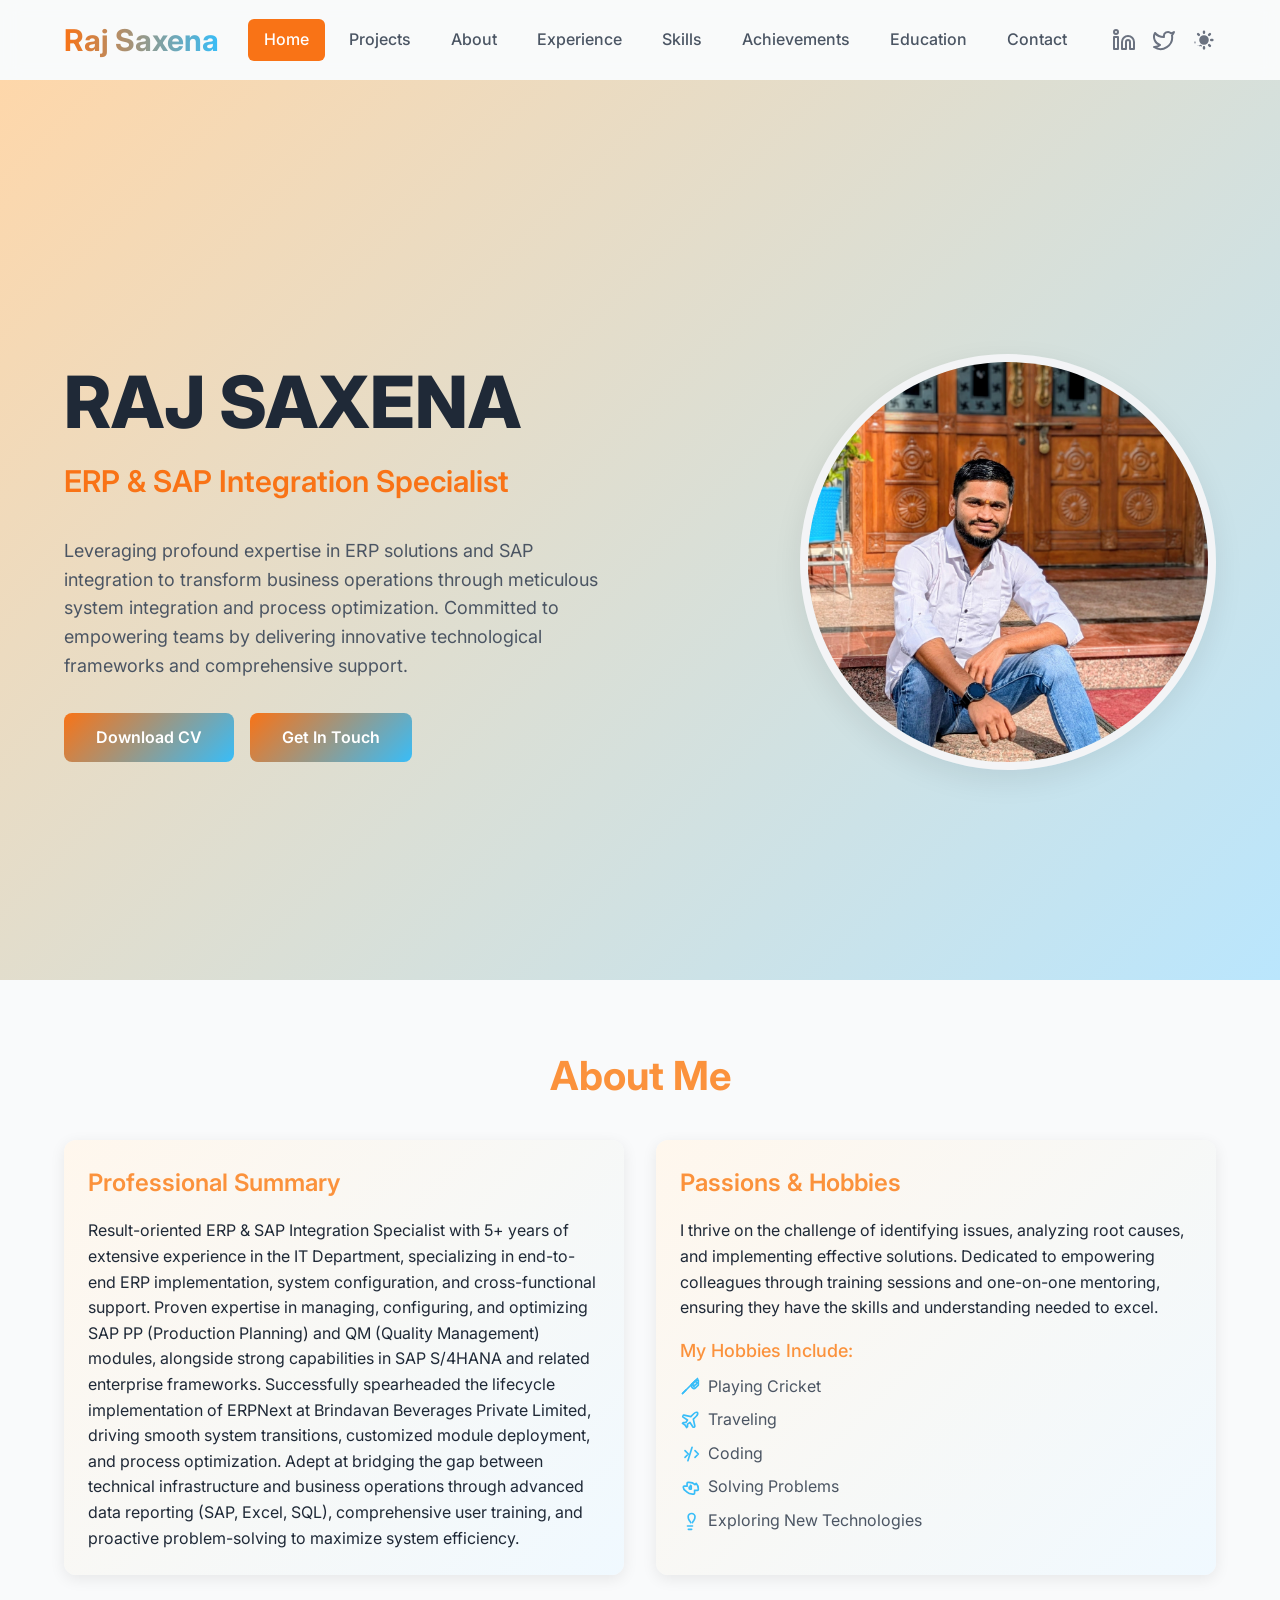
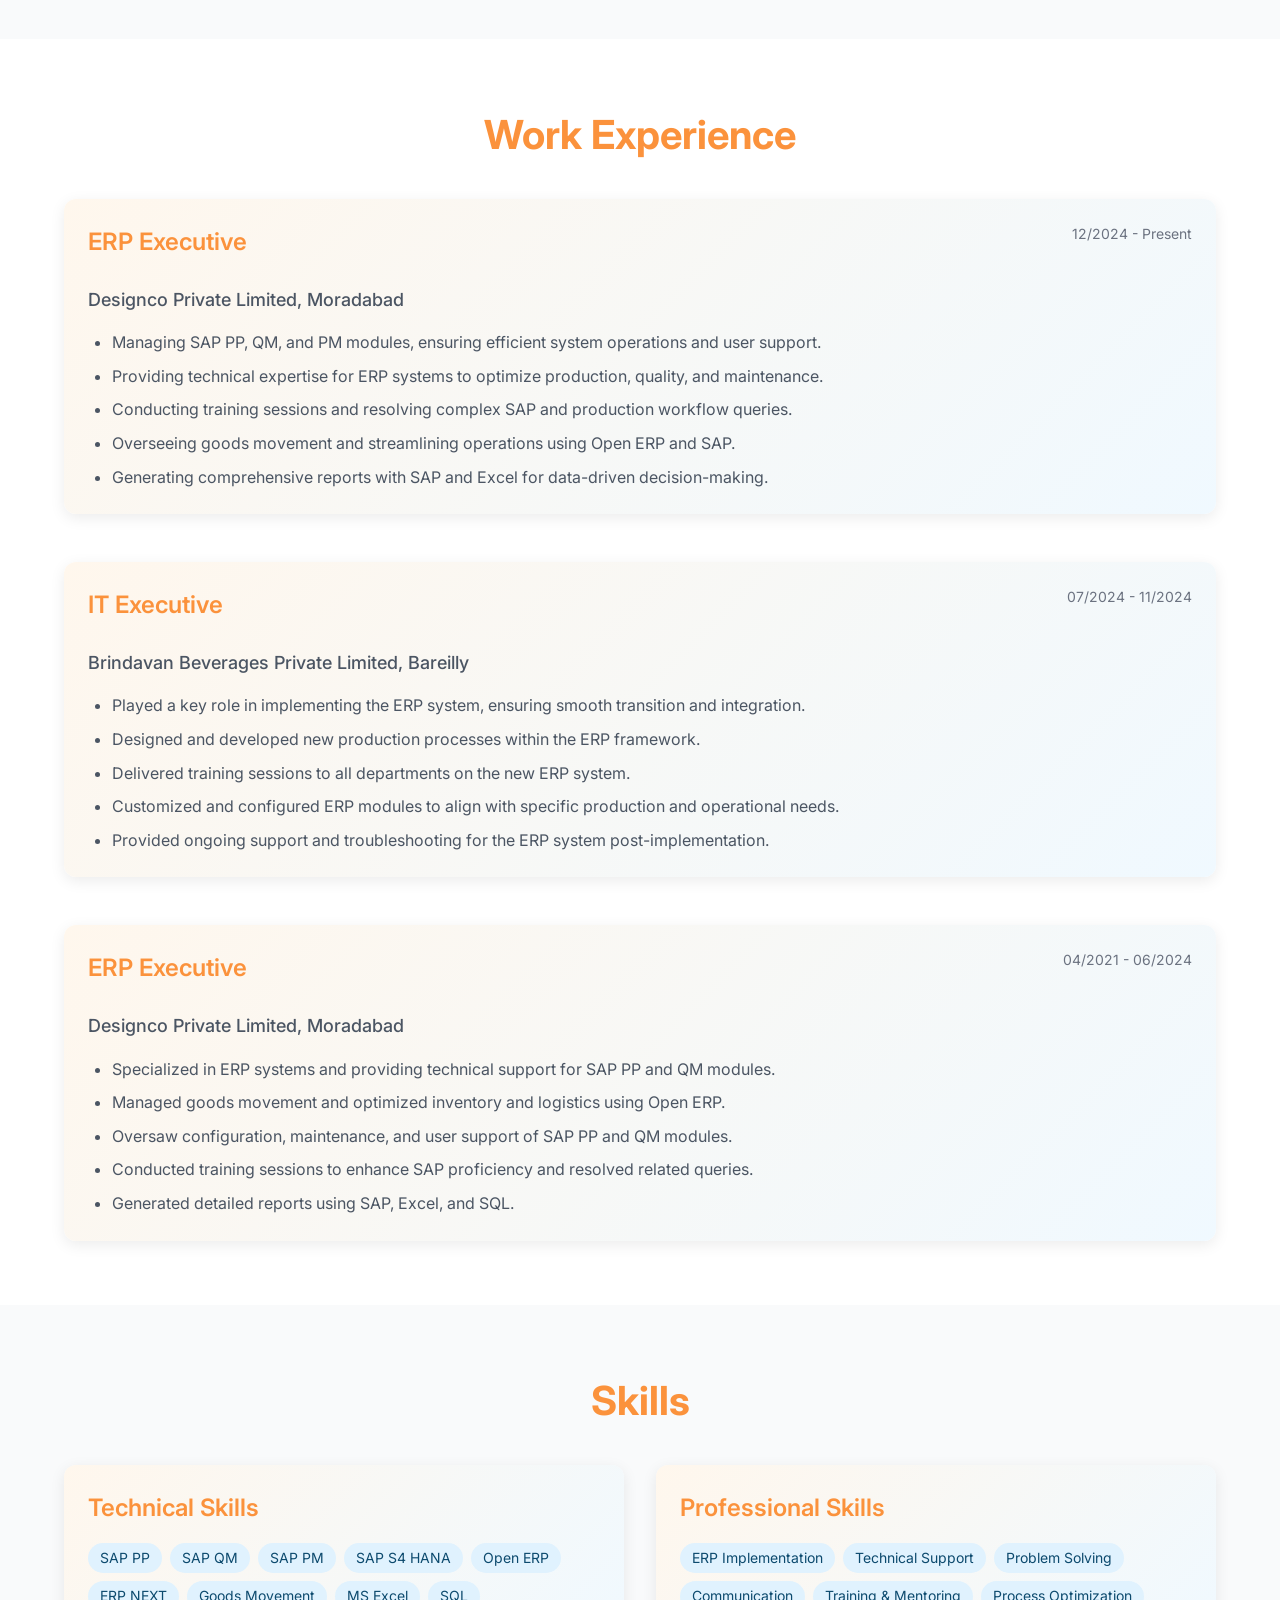
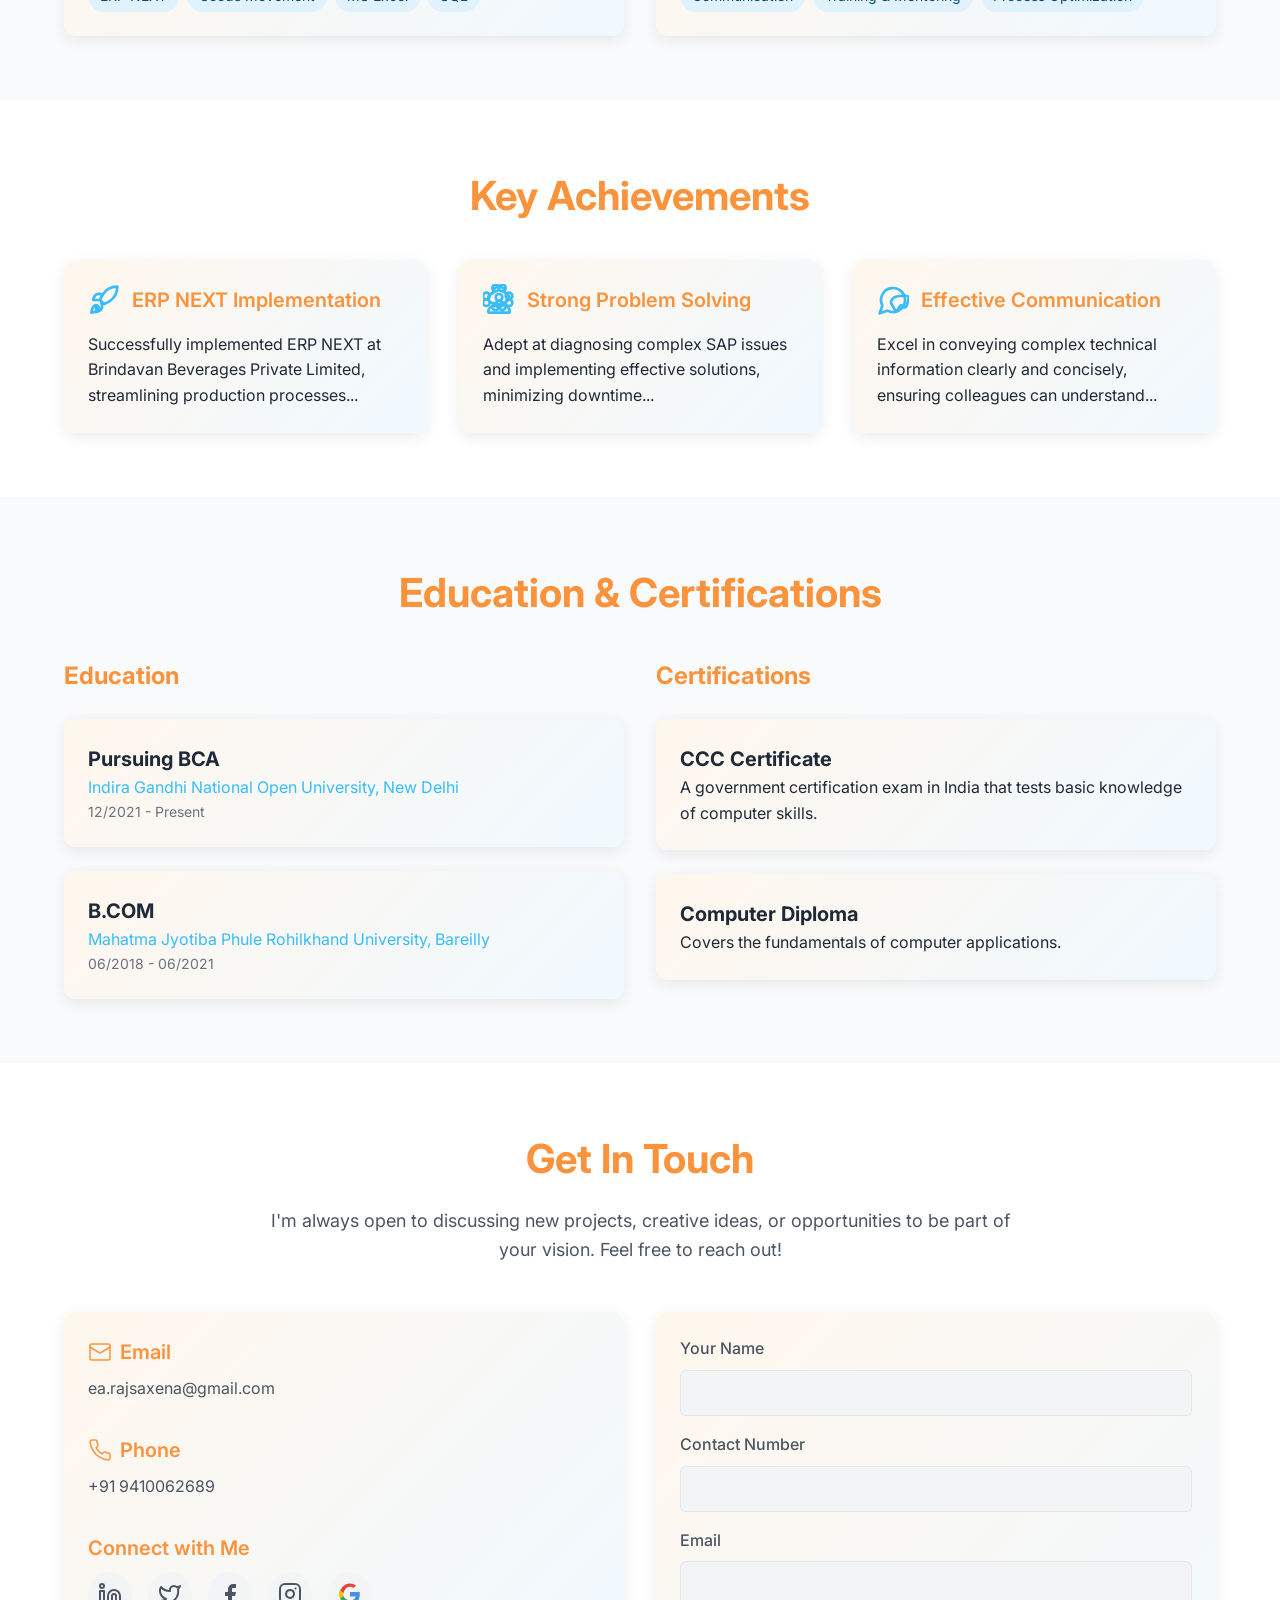
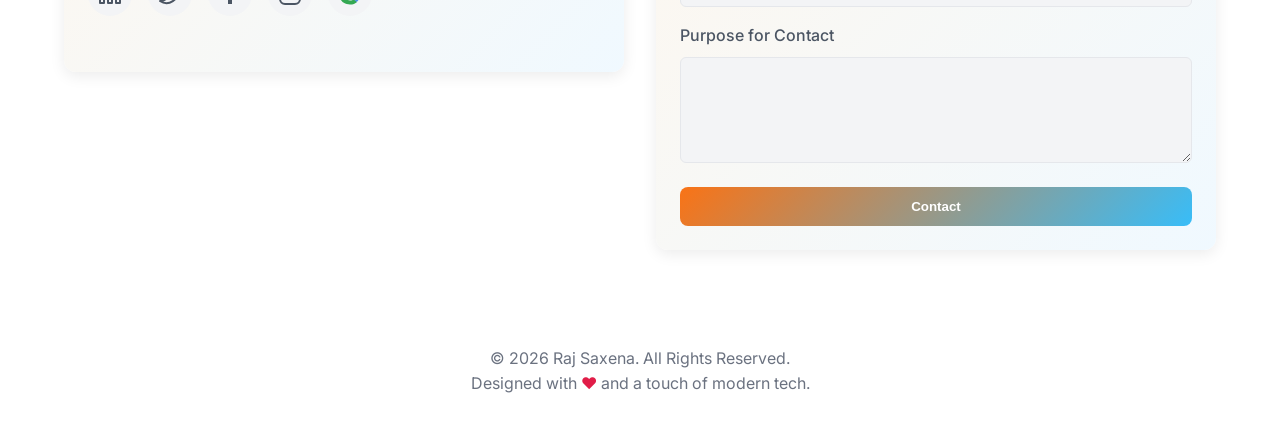
==== commit f54a320f: "Update index.html" ====
--- a/index.html
+++ b/index.html
@@ -114,7 +114,7 @@
                 <div class="grid-2-col">
                     <div class="card">
                         <h3 class="card-title">Professional Summary</h3>
-                        <p>Experienced ERP Executive with 4+ years of expertise in the IT Department. Proficient in managing and supporting Open ERP, SAP systems (including SAP S/4 HANA), and ERP NEXT. Skilled in handling SAP PP (Production Planning) and QM (Quality Management) modules. Successfully implemented ERP NEXT at Brindavan Beverages Private Limited. Adept at providing technical support, training departments, and resolving queries related to SAP and production processes. Experienced in generating reports on SAP and Excel, with strong knowledge of Excel. Excellent communication and problem-solving skills. Proven ability to enhance system efficiency and ensure seamless ERP operations.</p>
+                        <p>Result-oriented ERP & SAP Integration Specialist with 5+ years of extensive experience in the IT Department, specializing in end-to-end ERP implementation, system configuration, and cross-functional support. Proven expertise in managing, configuring, and optimizing SAP PP (Production Planning) and QM (Quality Management) modules, alongside strong capabilities in SAP S/4HANA and related enterprise frameworks. Successfully spearheaded the lifecycle implementation of ERPNext at Brindavan Beverages Private Limited, driving smooth system transitions, customized module deployment, and process optimization. Adept at bridging the gap between technical infrastructure and business operations through advanced data reporting (SAP, Excel, SQL), comprehensive user training, and proactive problem-solving to maximize system efficiency.</p>
                     </div>
                     <div class="card">
                         <h3 class="card-title">Passions & Hobbies</h3>
